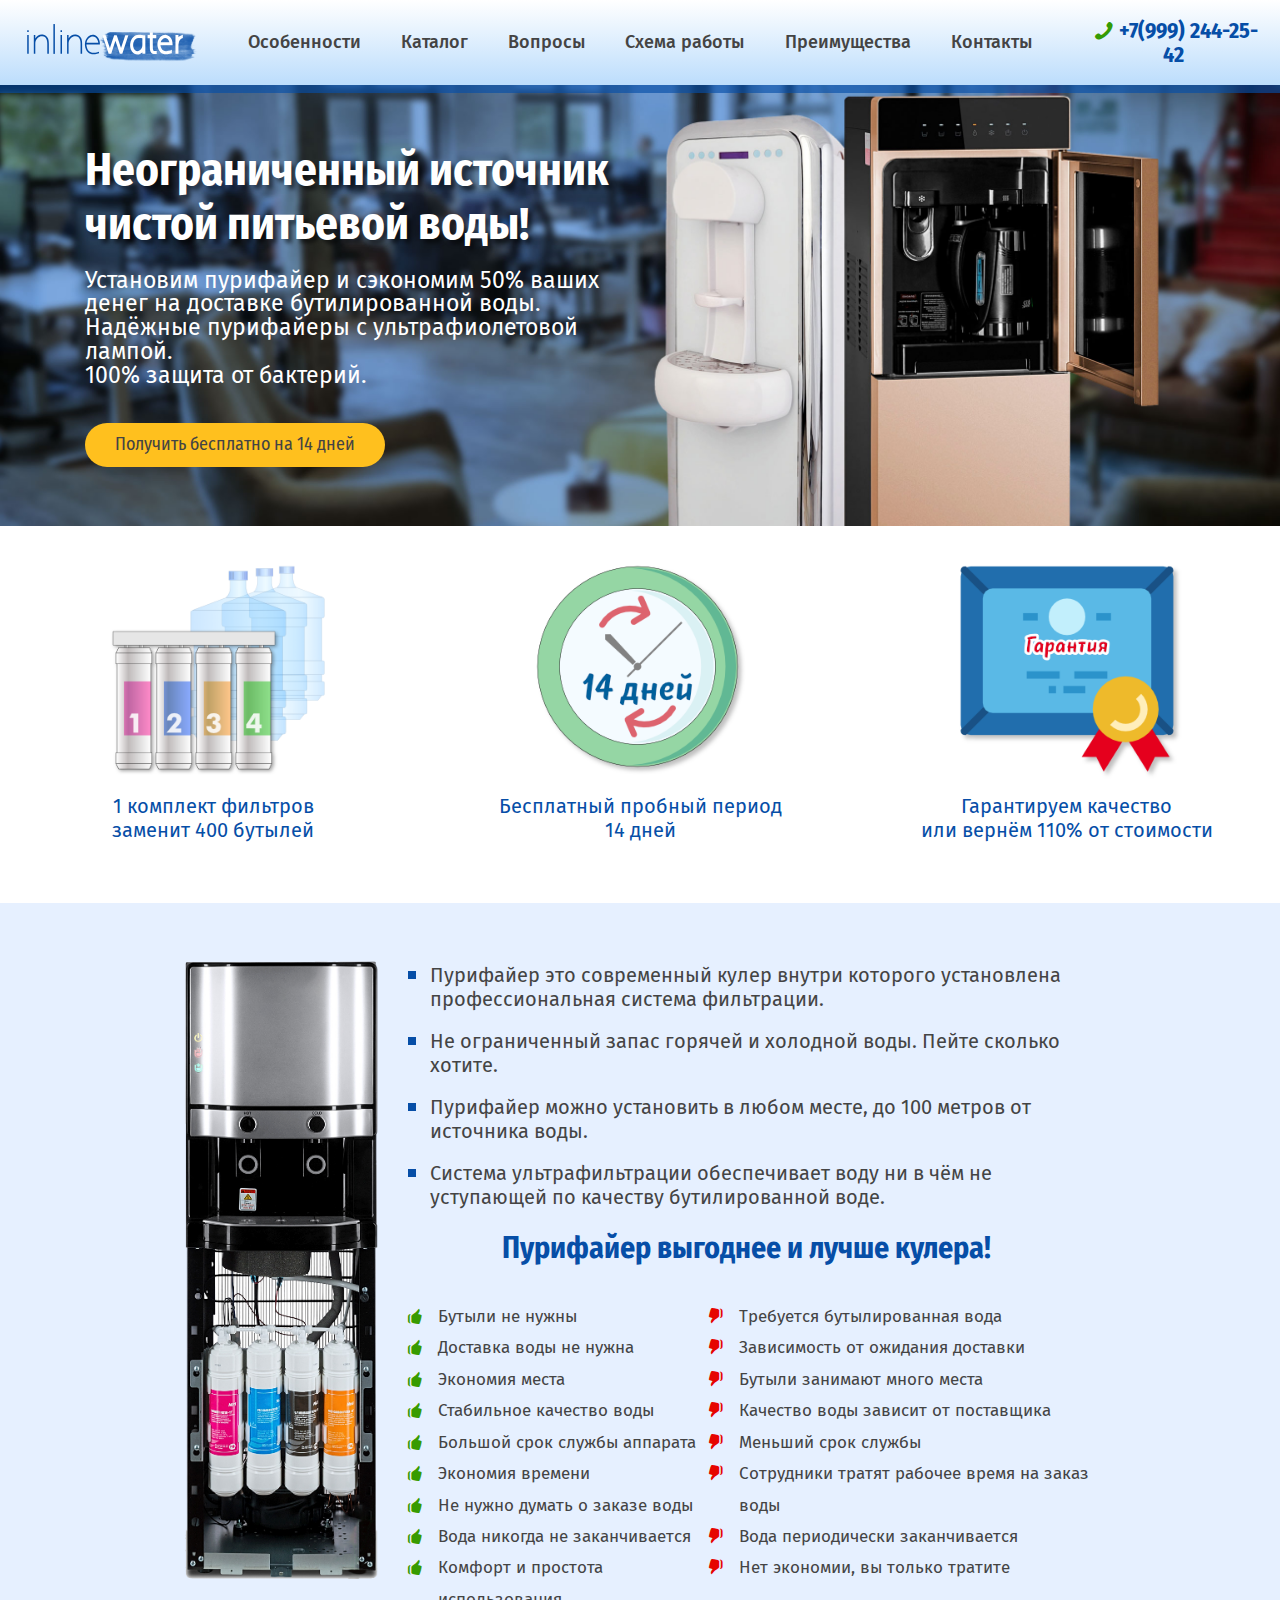
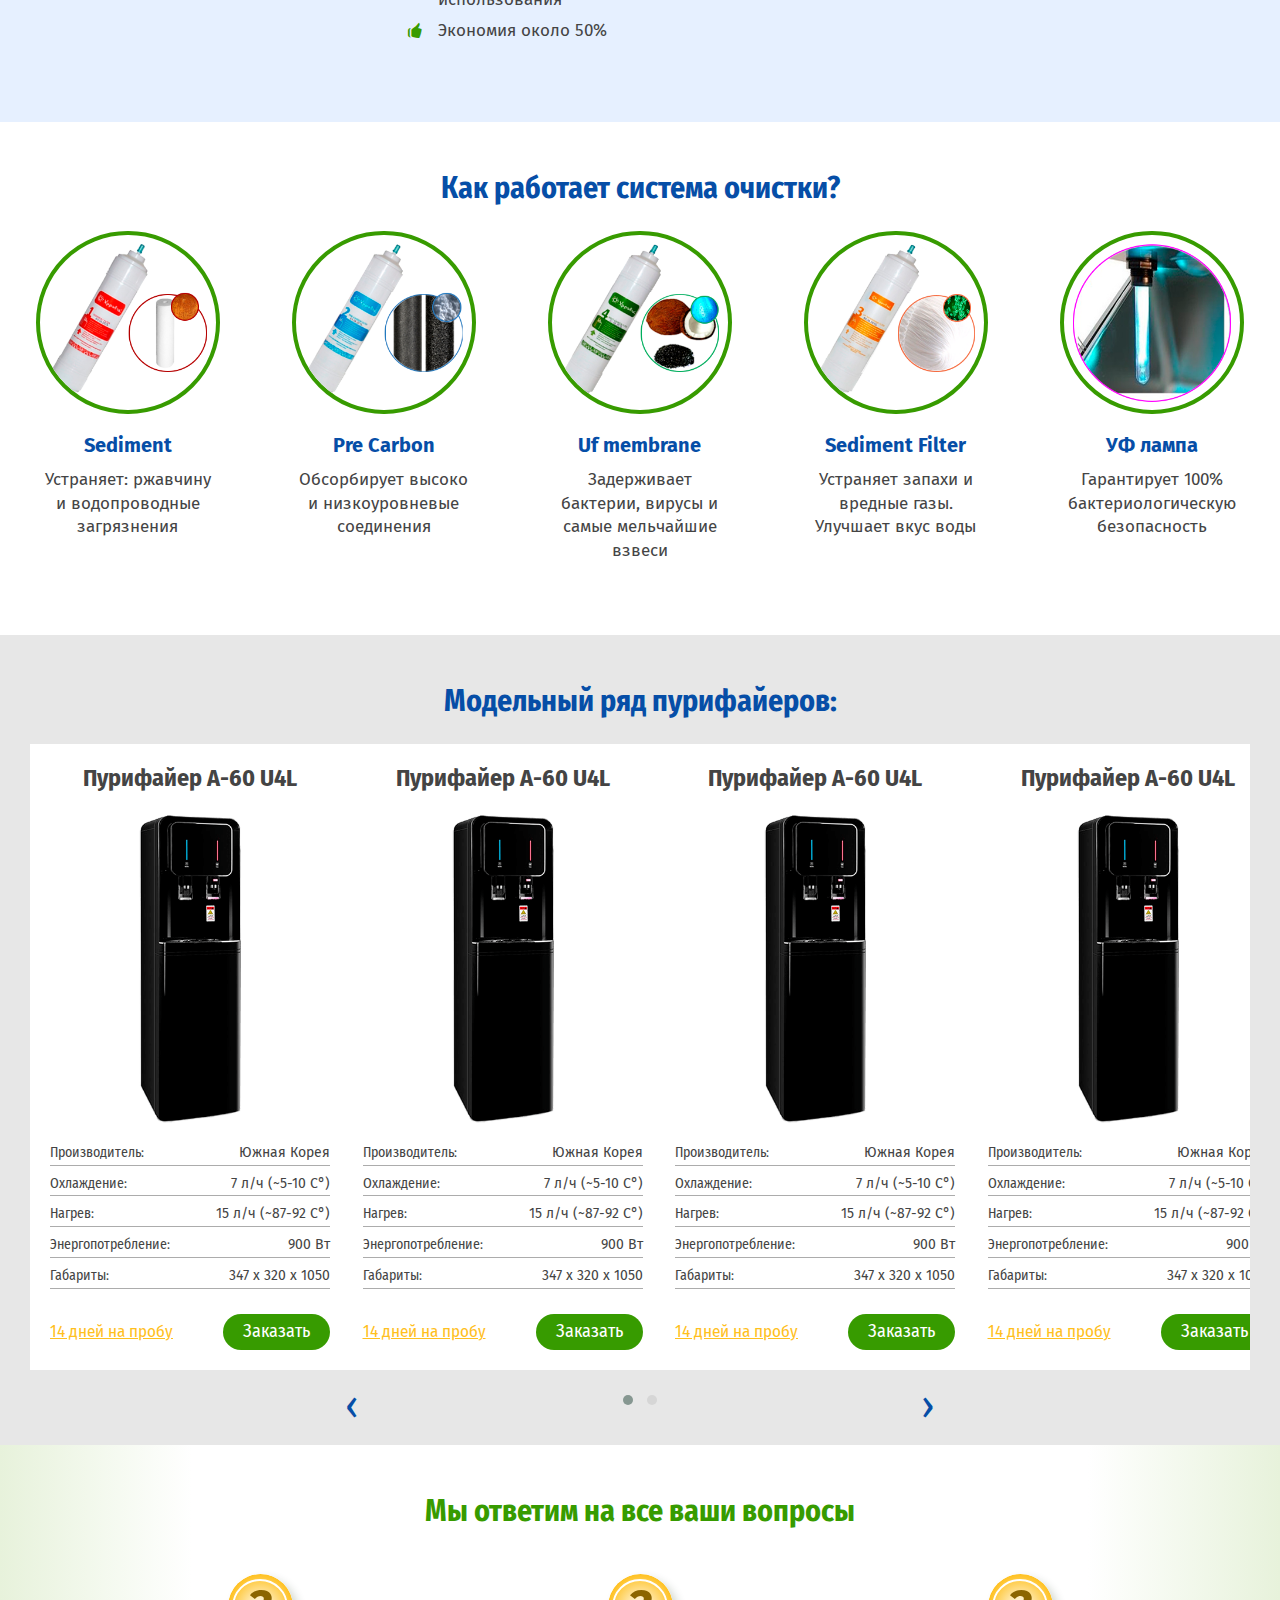
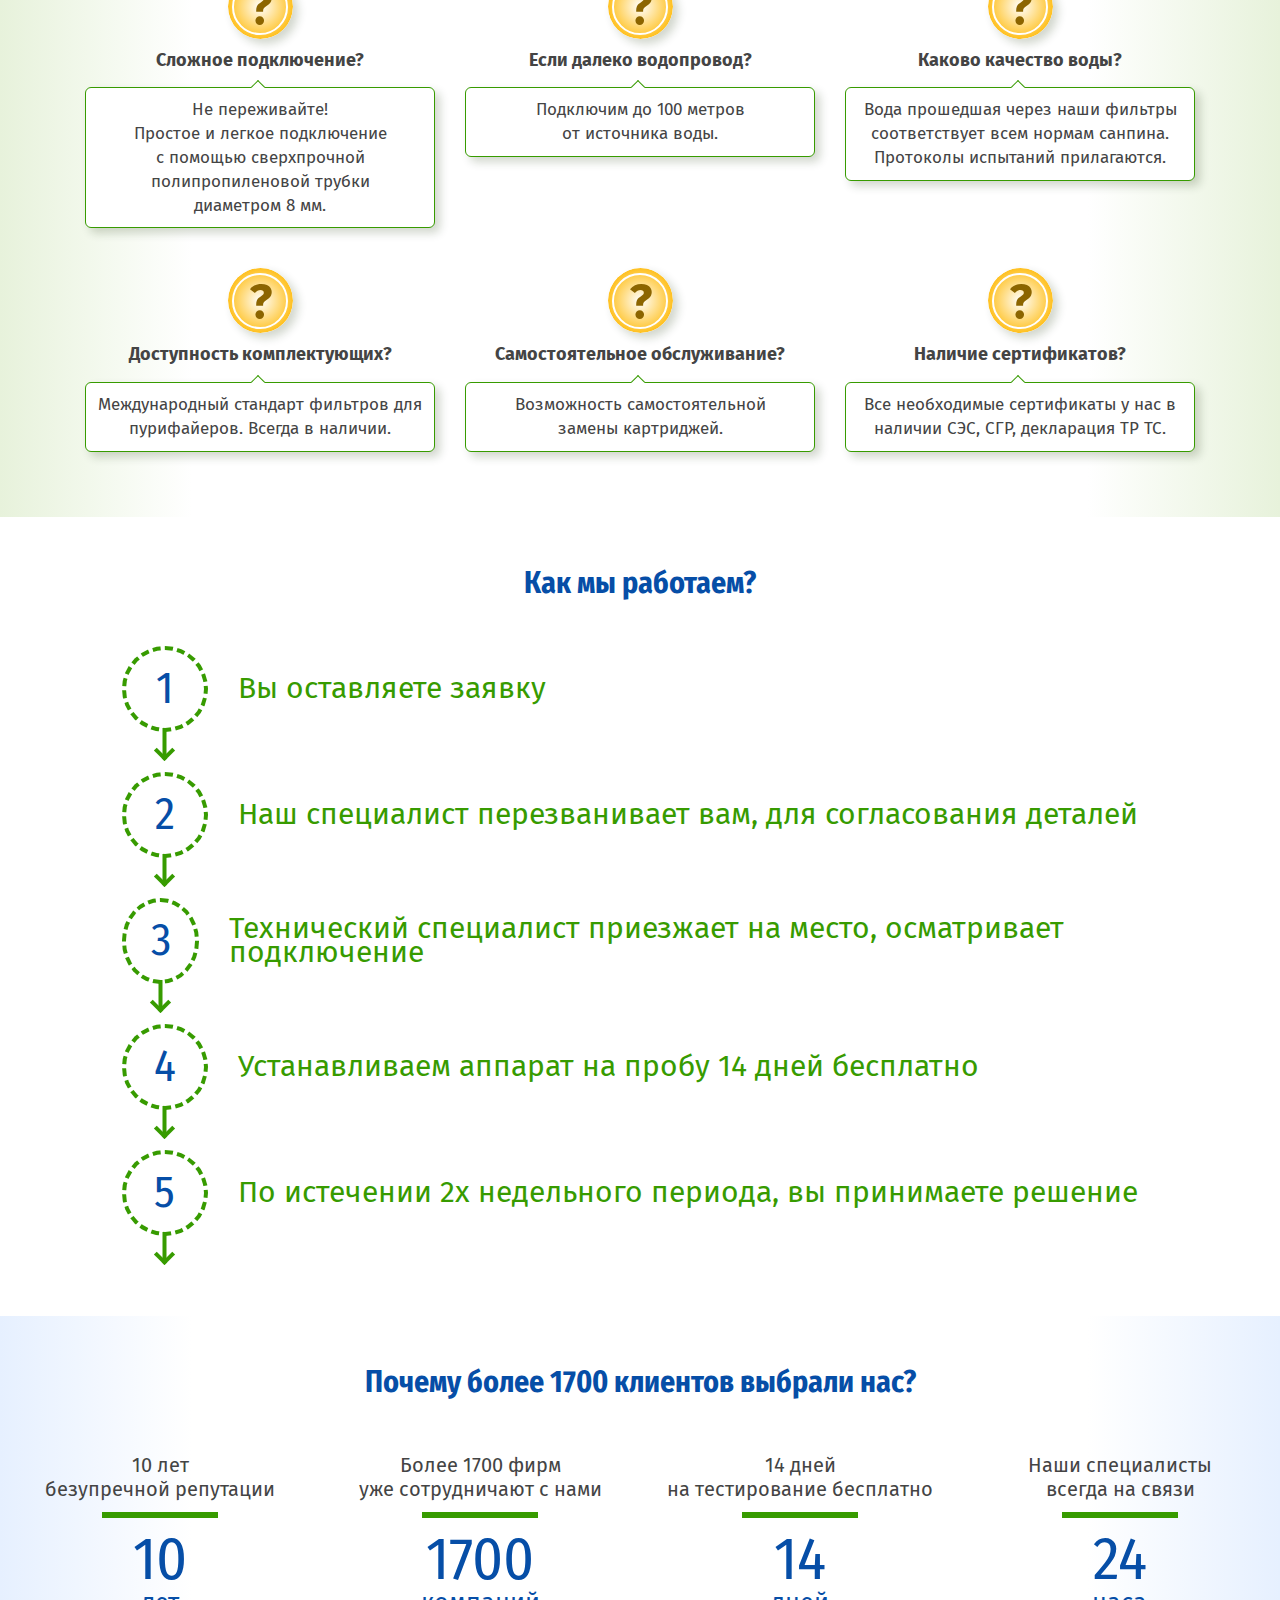
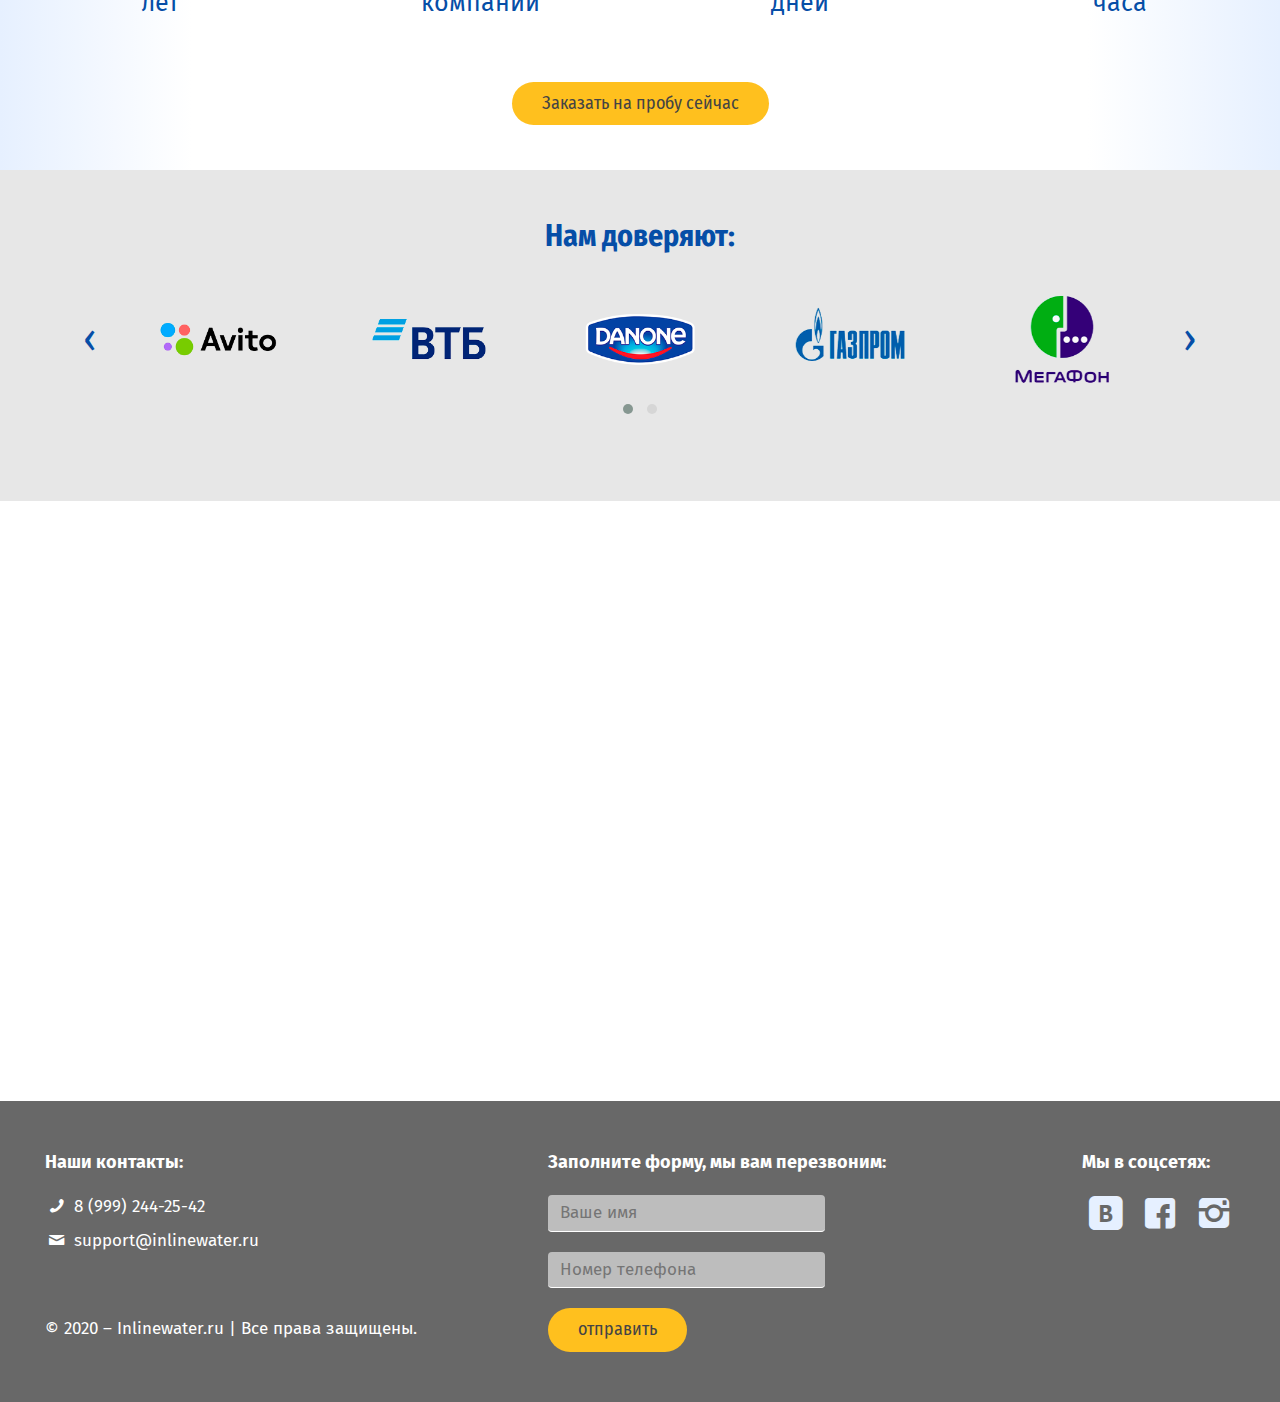
==== index.html @ 9bd9d318 "Filter stady" ====
<!DOCTYPE html>
<html lang="ru">

<head>
	<meta charset="UTF-8">
	<meta name="viewport" content="width=device-width, initial-scale=1.0">
	<title>Inlinewater</title>

	<meta property="og:image" content="path/to/image.jpg">
	<link rel="icon" href="img/favicon/favicon.ico">
	<link rel="apple-touch-icon" sizes="180x180" href="img/favicon/apple-touch-icon-180x180.png">

	<link rel="stylesheet" href="css/bootstrap-grid.min.css">
	<link rel="stylesheet" href="css/bootstrap-reboot.min.css">
	<link rel="stylesheet" href="libs/owl-carousel2/owl.carousel.min.css">
	<link rel="stylesheet" href="libs/owl-carousel2/owl.theme.default.min.css">
	<link rel="stylesheet" href="css/main.min.css">
	<link rel="stylesheet" href="css/fontello.css">

	<link
		href="https://fonts.googleapis.com/css2?family=Fira+Sans+Condensed:wght@700&family=Fira+Sans:ital,wght@0,400;0,700;1,400&display=swap"
		rel="stylesheet">
</head>

<body>
	<div class="wrapper">

		<header class="header-main">
			<div class="topmenu">
				<div class="container-fluid">
					<div class="row align-items-center justify-content-center">
						<div class="col-lg-2"><a href="#" class="logo">
								<img src="img/logo_inlinewater.svg" alt="InlineWater"></a>
						</div>
						<div class="col-lg-8 d-none d-lg-block">
							<nav class="nav">
								<ul>
									<li><a href="#osobennosti" data-target="anchor">Особенности</a></li>
									<li><a href="#catalog" data-target="anchor">Каталог</a></li>
									<li><a href="#questions" data-target="anchor">Вопросы</a></li>
									<li><a href="#stages" data-target="anchor">Схема работы</a></li>
									<li><a href="#why" data-target="anchor">Преимущества</a></li>
									<li><a href="#googlemap" data-target="anchor">Контакты</a></li>
								</ul>
							</nav>
						</div>
						<div class="col-lg-2">
							<div class="phone"><i class="icon-phone"></i>+7(999) 244-25-42</div>
						</div>
					</div>
				</div>
				<div class="topmenu_overlay"></div>
			</div>

			<div class="header_baner">
				<div class="container">
					<div class="row">
						<div class="col-6">
							<h1 class="h1">Неограниченный источник чистой питьевой воды!</h1>
							<p class="subhead">Установим пурифайер и сэкономим 50% ваших денег на доставке бутилированной воды.
								<br>Надёжные пурифайеры с ультрафиолетовой лампой. <br>100% защита от бактерий.</p>
							<button class="base-btn">Получить бесплатно на 14 дней</button>
						</div>
					</div>
				</div>
			</div>
			<div class="advantages">
				<div class="container-fluid">
					<div class="row justify-content-center">
						<div class="col-10 col-md-4">
							<div class="advantage-item">
								<img src="img/icons/filter-sistem.png" alt="Система фильтрации">
								<div>1 комплект фильтров <br>заменит 400 бутылей</div>
							</div>
						</div>
						<div class="col-10 col-md-4">
							<div class="advantage-item">
								<img src="img/icons/14days.png" alt="14 дней">
								<div>Бесплатный пробный период <br>14 дней</div>
							</div>
						</div>
						<div class="col-10 col-md-4">
							<div class="advantage-item">
								<img src="img/icons/garantiya.png" alt="Гарантия">
								<div>Гарантируем качество <br>или вернём 110% от стоимости</div>
							</div>
						</div>
					</div>
				</div>
			</div>
		</header>

		<section class="st about" id="osobennosti">
			<div class="container-fluid">
				<div class="row justify-content-center">
					<div class="col-2 text-center">
						<img class="aboutimg" src="img/purifier-inside.png" alt="Пурифайер внутри">
					</div>
					<div class="col-7">
						<div class="about-block">
							<p class="about_text">Пурифайер это современный кулер внутри которого установлена профессиональная система
								фильтрации.</p>
							<p class="about_text">Не ограниченный запас горячей и холодной воды. Пейте сколько хотите.</p>
							<p class="about_text">Пурифайер можно установить в любом месте, до 100 метров от источника воды.</p>
							<p class="about_text">Система ультрафильтрации обеспечивает воду ни в чём не уступающей по качеству
								бутилированной воде.</p>
						</div>
						<h2 class="h2">Пурифайер выгоднее и лучше кулера!</h2>
						<div class="comparison">
							<ul class="positive">
								<li>Бутыли не нужны</li>
								<li>Доставка воды не нужна</li>
								<li>Экономия места</li>
								<li>Стабильное качество воды</li>
								<li>Большой срок службы аппарата</li>
								<li>Экономия времени</li>
								<li>Не нужно думать о заказе воды</li>
								<li>Вода никогда не заканчивается</li>
								<li>Комфорт и простота использования</li>
								<li>Экономия около 50%</li>
							</ul>
							<ul class="negative">
								<li>Требуется бутылированная вода</li>
								<li>Зависимость от ожидания доставки</li>
								<li>Бутыли занимают много места</li>
								<li>Качество воды зависит от поставщика</li>
								<li>Меньший срок службы</li>
								<li>Cотрудники тратят рабочее время на заказ воды</li>
								<li>Вода периодически заканчивается</li>
								<li>Нет экономии, вы только тратите</li>
							</ul>
						</div>
					</div>
				</div>
			</div>
		</section>

		<section class="st howwork">
			<h2 class="h2">Как работает система очистки?</h2>
			<div class="steps">
				<div class="container-fluid">
					<div class="row justify-content-around">

						<div class="col-lg-2">
							<div class="cleanstep-item">
								<div class="item-img"><img src="img/filter_01.png" alt="Sediment"></div>
								<div class="item-title">Sediment</div>
								<div class="item-descr">
									Устраняет: ржавчину <br>и водопроводные загрязнения
								</div>
							</div>
						</div>

						<div class="col-lg-2">
							<div class="cleanstep-item">
								<div class="item-img"><img src="img/filter_02.png" alt="Pre Carbon"></div>
								<div class="item-title">Pre Carbon</div>
								<div class="item-descr">
									Обсорбирует высоко <br>и низкоуровневые соединения
								</div>
							</div>
						</div>

						<div class="col-lg-2">
							<div class="cleanstep-item">
								<div class="item-img"><img src="img/filter_03.png" alt="Uf membrane"></div>
								<div class="item-title">Uf membrane</div>
								<div class="item-descr">
									Задерживает бактерии, вирусы и самые мельчайшие взвеси
								</div>
							</div>
						</div>

						<div class="col-lg-2">
							<div class="cleanstep-item">
								<div class="item-img"><img src="img/filter_04.png" alt=""></div>
								<div class="item-title">Sediment Filter</div>
								<div class="item-descr">
									Устраняет запахи и вредные газы. <br>Улучшает вкус воды
								</div>
							</div>
						</div>

						<div class="col-lg-2">
							<div class="cleanstep-item">
								<div class="item-img"><img src="img/uf_lamp.png" alt="УФ лампа"></div>
								<div class="item-title">УФ лампа</div>
								<div class="item-descr">
									Гарантирует 100% бактериологическую безопасность
								</div>
							</div>
						</div>
					</div>
				</div>
			</div>
		</section>

		<section class="st catalog" id="catalog">
			<h2 class="h2">Модельный ряд пурифайеров:</h2>
			<div class="catalog-slider owl-carousel owl-theme" id="catalog-slider">

				<div class="catalog-slider_item">
					<h3 class="h3 model-name">Пурифайер A-60 U4L</h3>
					<div class="model-image"><img src="img/catalog/a60-u4l.png" alt="a60-u4l"></div>
					<ul class="model-parametr">
						<li><span>Производитель:</span>
							<p>Южная Корея</p>
						</li>
						<li><span>Охлаждение:</span>
							<p>7 л/ч (~5-10 C°)</p>
						</li>
						<li><span>Нагрев:</span>
							<p>15 л/ч (~87-92 С°)</p>
						</li>
						<li><span>Энергопотребление:</span>
							<p>900 Вт</p>
						</li>
						<li><span>Габариты:</span>
							<p>347 х 320 х 1050</p>
						</li>
					</ul>
					<div class="order">
						<span class="rent">14 дней на пробу</span>
						<button class="order-btn">Заказать</button>
					</div>
				</div>

				<div class="catalog-slider_item">
					<h3 class="h3 model-name">Пурифайер A-60 U4L</h3>
					<div class="model-image"><img src="img/catalog/a60-u4l.png" alt="a60-u4l"></div>
					<ul class="model-parametr">
						<li><span>Производитель:</span>
							<p>Южная Корея</p>
						</li>
						<li><span>Охлаждение:</span>
							<p>7 л/ч (~5-10 C°)</p>
						</li>
						<li><span>Нагрев:</span>
							<p>15 л/ч (~87-92 С°)</p>
						</li>
						<li><span>Энергопотребление:</span>
							<p>900 Вт</p>
						</li>
						<li><span>Габариты:</span>
							<p>347 х 320 х 1050</p>
						</li>
					</ul>
					<div class="order">
						<span class="rent">14 дней на пробу</span>
						<button class="order-btn">Заказать</button>
					</div>
				</div>

				<div class="catalog-slider_item">
					<h3 class="h3 model-name">Пурифайер A-60 U4L</h3>
					<div class="model-image"><img src="img/catalog/a60-u4l.png" alt="a60-u4l"></div>
					<ul class="model-parametr">
						<li><span>Производитель:</span>
							<p>Южная Корея</p>
						</li>
						<li><span>Охлаждение:</span>
							<p>7 л/ч (~5-10 C°)</p>
						</li>
						<li><span>Нагрев:</span>
							<p>15 л/ч (~87-92 С°)</p>
						</li>
						<li><span>Энергопотребление:</span>
							<p>900 Вт</p>
						</li>
						<li><span>Габариты:</span>
							<p>347 х 320 х 1050</p>
						</li>
					</ul>
					<div class="order">
						<span class="rent">14 дней на пробу</span>
						<button class="order-btn">Заказать</button>
					</div>
				</div>

				<div class="catalog-slider_item">
					<h3 class="h3 model-name">Пурифайер A-60 U4L</h3>
					<div class="model-image"><img src="img/catalog/a60-u4l.png" alt="a60-u4l"></div>
					<ul class="model-parametr">
						<li><span>Производитель:</span>
							<p>Южная Корея</p>
						</li>
						<li><span>Охлаждение:</span>
							<p>7 л/ч (~5-10 C°)</p>
						</li>
						<li><span>Нагрев:</span>
							<p>15 л/ч (~87-92 С°)</p>
						</li>
						<li><span>Энергопотребление:</span>
							<p>900 Вт</p>
						</li>
						<li><span>Габариты:</span>
							<p>347 х 320 х 1050</p>
						</li>
					</ul>
					<div class="order">
						<span class="rent">14 дней на пробу</span>
						<button class="order-btn">Заказать</button>
					</div>
				</div>

				<div class="catalog-slider_item">
					<h3 class="h3 model-name">Пурифайер A-60 U4L</h3>
					<div class="model-image"><img src="img/catalog/a60-u4l.png" alt="a60-u4l"></div>
					<ul class="model-parametr">
						<li><span>Производитель:</span>
							<p>Южная Корея</p>
						</li>
						<li><span>Охлаждение:</span>
							<p>7 л/ч (~5-10 C°)</p>
						</li>
						<li><span>Нагрев:</span>
							<p>15 л/ч (~87-92 С°)</p>
						</li>
						<li><span>Энергопотребление:</span>
							<p>900 Вт</p>
						</li>
						<li><span>Габариты:</span>
							<p>347 х 320 х 1050</p>
						</li>
					</ul>
					<div class="order">
						<span class="rent">14 дней на пробу</span>
						<button class="order-btn">Заказать</button>
					</div>
				</div>

			</div>
		</section>

		<section class="st questions" id="questions">
			<h2 class="h2">Мы ответим на все ваши вопросы</h2>
			<div class="container">
				<div class="row justify-content-center">
					<div class="col-lg-4">
						<div class="question-item">
							<img src="img/icons/question.svg" alt="Вопрос">
							<h4 class="h4">Сложное подключение?</h4>
							<p class="answer">Не переживайте! <br>Простое и легкое подключение <br>с помощью сверхпрочной
								полипропиленовой трубки <br>диаметром 8 мм.</p>
						</div>
					</div>
					<div class="col-10 col-md-6 col-lg-4">
						<div class="question-item">
							<img src="img/icons/question.svg" alt="Вопрос">
							<h4 class="h4">Если далеко водопровод?</h4>
							<p class="answer">Подключим до 100 метров <br>от источника воды.</p>
						</div>
					</div>
					<div class="col-10 col-md-6 col-lg-4">
						<div class="question-item">
							<img src="img/icons/question.svg" alt="Вопрос">
							<h4 class="h4">Каково качество воды?</h4>
							<p class="answer">Вода прошедшая через наши фильтры соответствует всем нормам санпина. Протоколы испытаний
								прилагаются.</p>
						</div>
					</div>
					<div class="col-10 col-md-6 col-lg-4">
						<div class="question-item">
							<img src="img/icons/question.svg" alt="Вопрос">
							<h4 class="h4">Доступность комплектующих?</h4>
							<p class="answer">Международный стандарт фильтров для пурифайеров. Всегда в наличии.</p>
						</div>
					</div>
					<div class="col-10 col-md-6 col-lg-4">
						<div class="question-item">
							<img src="img/icons/question.svg" alt="Вопрос">
							<h4 class="h4">Самостоятельное обслуживание?</h4>
							<p class="answer">Возможность самостоятельной <br>замены картриджей.</p>
						</div>
					</div>
					<div class="col-10 col-md-6 col-lg-4">
						<div class="question-item">
							<img src="img/icons/question.svg" alt="Вопрос">
							<h4 class="h4">Наличие сертификатов?</h4>
							<p class="answer">Все необходимые сертификаты у нас в наличии СЭС, СГР, декларация ТР ТС.</p>
						</div>
					</div>
				</div>
			</div>
		</section>

		<section class="st stages" id="stages">
			<h2 class="h2">Как мы работаем?</h2>
			<div class="stages-wrap">
				<div class="container-fluid">
					<div class="row justify-content-center">
						<div class="col-10">
							<div class="stage-item">
								<div class="stage-item_icon">1</div>
								<div class="stage-item_description">Вы оставляете заявку</div>
							</div>
						</div>
						<div class="col-10">
							<div class="stage-item">
								<div class="stage-item_icon">2</div>
								<div class="stage-item_description">Наш специалист перезванивает вам, для согласования деталей</div>
							</div>
						</div>
						<div class="col-10">
							<div class="stage-item">
								<div class="stage-item_icon">3</div>
								<div class="stage-item_description">Технический специалист приезжает на место, осматривает подключение
								</div>
							</div>
						</div>
						<div class="col-10">
							<div class="stage-item">
								<div class="stage-item_icon">4</div>
								<div class="stage-item_description">Устанавливаем аппарат на пробу 14 дней бесплатно</div>
							</div>
						</div>
						<div class="col-10">
							<div class="stage-item">
								<div class="stage-item_icon">5</div>
								<div class="stage-item_description">По истечении 2х недельного периода, вы принимаете решение</div>
							</div>
						</div>
					</div>
				</div>
			</div>
		</section>

		<section class="st why" id="why">
			<h2 class="h2">Почему более 1700 клиентов выбрали нас?</h2>
			<div class="container-fluid">
				<div class="row justify-content-center">
					<div class="col-lg-3">
						<div class="why-item">
							<div class="why-descr">
								10 лет <br>безупречной репутации
							</div>
							<div class="why-digit">
								<span>10</span> лет
							</div>
						</div>
					</div>
					<div class="col-lg-3">
						<div class="why-item">
							<div class="why-descr">
								Более 1700 фирм <br>уже сотрудничают с нами
							</div>
							<div class="why-digit">
								<span>1700</span> компаний
							</div>
						</div>
					</div>
					<div class="col-lg-3">
						<div class="why-item">
							<div class="why-descr">
								14 дней <br>на тестирование бесплатно
							</div>
							<div class="why-digit">
								<span>14</span> дней
							</div>
						</div>
					</div>
					<div class="col-lg-3">
						<div class="why-item">
							<div class="why-descr">
								Наши специалисты <br>всегда на связи
							</div>
							<div class="why-digit">
								<span>24</span> часа
							</div>
						</div>
					</div>
				</div>
			</div>
			<button class="base-btn">Заказать на пробу сейчас</button>
		</section>

		<section class="st brands">
			<h2 class="h2">Нам доверяют:</h2>
			<div class="brands-wrapper">
				<div class="brand-slider owl-carousel owl-theme" id="brand-slider">
					<img class="brand-slider_item" src="img/logo/avito.png" alt="Авито">
					<img class="brand-slider_item" src="img/logo/vtb.png" alt="ВТБ">
					<img class="brand-slider_item" src="img/logo/danone.png" alt="Danone">
					<img class="brand-slider_item" src="img/logo/gazprom.png" alt="Газпром">
					<img class="brand-slider_item" src="img/logo/megafon.png" alt="Мегафон">
					<img class="brand-slider_item" src="img/logo/spb_metro.png" alt="Метро Санкт-Петербург">
				</div>
			</div>
		</section>

		<section class="googlemap" id="googlemap">
			<div class="gmap">
				<iframe src="https://www.google.com/maps/embed?pb=!1m18!1m12!1m3!1d999.801432529986!2d30.358130660505815!3d59.922138063790214!2m3!1f0!2f0!3f0!3m2!1i1024!2i768!4f13.1!3m3!1m2!1s0x469631b16adfdfaf%3A0xc5fdfe8c4eb5bf51!2z0JvQuNCz0L7QstGB0LrQuNC5INC_0YAuLCA3MCwg0KHQsNC90LrRgi3Qn9C10YLQtdGA0LHRg9GA0LMsIDE5MTA0MA!5e0!3m2!1sru!2sru!4v1592311389195!5m2!1sru!2sru" width="100%" height="600" frameborder="0" style="border:0;" allowfullscreen="" aria-hidden="false" tabindex="0"></iframe>
			</div>
		</section>

		<footer class="footer">
			<div class="container-fluid">
				<div class="row justify-content-center">
					<div class="col-lg-5">
						<div class="contacts">
							<h4 class="h4">Наши контакты:</h4>
							<p><i class="icon-phone"></i> 8 (999) 244-25-42</p>
							<p><i class="icon-mail"></i> support@inlinewater.ru</p>
						</div>
						<div class="copyright">
							<p>© 2020 – Inlinewater.ru | Все права защищены.</p>
						</div>
					</div>
					<div class="col-lg-5">
						<form id="footer-form" class="footer_form">
							<h4 class="h4">Заполните форму, мы вам перезвоним:</h4>
							<input type="text" name="name" placeholder="Ваше имя" class="form-input"><br>
							<input type="tel" name="phone" placeholder="Номер телефона" class="form-input"><br>
							<button type="submit" class="base-btn">отправить</button>
						</form>
					</div>
					<div class="col-lg-2">
						<h4 class="h4">Мы в соцсетях:</h4>
						<div class="socialgroup">
							<a class="social-item" href="#"><i class="icon-vkontakte"></i></a>
							<a class="social-item" href="#"><i class="icon-facebook-squared"></i></a>
							<a class="social-item" href="#"><i class="icon-instagram"></i></a>
						</div>
					</div>
				</div>
			</div>
		</footer>

		<div class="modal-overlay d-none">
			<div class="modal modal--1" data-target="callback-form">
				<button class="btn modal-close" onclick="closeModal(this)"></button>
				<form id="callback-form" class="modalform">
					<h2 class="h2-b">Оставьте свой номер, <br>мы перезвоним!</h2>
					<input type="text" name="name" placeholder="Имя" class="form-input">
					<input type="tel" name="phone" placeholder="Телефон" class="form-input">
					<button type="submit" class="base-btn">отправить</button>
				</form>
			</div>
		</div>

	</div>

	<!--Vendor scripts-->
	<script src="libs/jquery/jquery-3.5.0.min.js"></script>
	<script src="libs/owl-carousel2/owl.carousel.min.js"></script>

	<!--User scripts-->
	<script src="js/main.js"></script>
</body>

</html>
---- css/main.min.css ----
.st{padding:5vh 0}html{font-size:10px;-webkit-box-sizing:border-box;box-sizing:border-box}html body{font-family:'Fira Sans', sans-serif;font-size:1.7rem;line-height:140%;color:#444;padding-top:84px}.hidden{display:none}.img-respons{position:relative;display:inline-block;max-width:100%}.text-right{text-align:right}.h1{font-family:'Fira Sans Condensed', sans-serif;font-size:4.5rem;line-height:120%;margin-bottom:2vh}.h2{font-family:'Fira Sans Condensed', sans-serif;text-align:center;font-size:3rem;color:#064ea7;margin:1rem 0 3rem}.h3{font-family:'Fira Sans Condensed', sans-serif;font-size:2.4rem;line-height:120%;margin-bottom:1.5rem}.h4{font-size:1.8rem}.subhead{font-size:2.3rem;margin:0}.responseimg{display:block;width:100%;max-width:100%}button:active,button:focus,button:hover{outline:none}.base-btn{display:inline-block;border:none;outline:none;overflow:hidden;background-color:#ffc01e;color:#444;font-family:'Fira Sans Condensed', sans-serif;font-size:1.8rem;margin-top:4vh;padding:10px 30px;border-radius:3rem}.base-btn:hover{-webkit-transform:scale(1.03);transform:scale(1.03);-webkit-transition:all .3s;transition:all .3s}.base-btn:active{background-color:#d19600;color:#111;-webkit-transform:scale(1);transform:scale(1);-webkit-transition:-webkit-transform .1s;transition:-webkit-transform .1s;transition:transform .1s;transition:transform .1s, -webkit-transform .1s}.order-btn{display:inline-block;border:none;outline:none;overflow:hidden;background-color:#379b00;text-align:center;color:#fff;font-family:'Fira Sans Condensed', sans-serif;font-size:1.8rem;padding:6px 20px;border-radius:3rem}.order-btn:hover{-webkit-transform:scale(1.03);transform:scale(1.03);-webkit-transition:all .3s;transition:all .3s}.order-btn:active{background-color:#1c4f00;color:#ccc;-webkit-transform:scale(1);transform:scale(1);-webkit-transition:-webkit-transform .1s;transition:-webkit-transform .1s;transition:transform .1s;transition:transform .1s, -webkit-transform .1s}.header-main{position:relative;height:91vh}.header-main .topmenu{display:-webkit-box;display:-ms-flexbox;display:flex;-webkit-box-align:center;-ms-flex-align:center;align-items:center;position:fixed;top:0;left:0;right:0;height:85px;background:-webkit-gradient(linear, left top, left bottom, from(#fff), to(#BCDDFC));background:linear-gradient(180deg, #fff 0%, #BCDDFC 100%);z-index:10}.header-main .topmenu .logo{display:block;margin:auto;text-align:center}.header-main .topmenu .logo img{max-width:220px}.header-main .topmenu .nav ul{display:-webkit-box;display:-ms-flexbox;display:flex;-ms-flex-pack:distribute;justify-content:space-around;margin:0;padding:0;list-style:none;text-align:center}.header-main .topmenu .nav ul li{padding:4px 8px}.header-main .topmenu .nav ul li a{font-size:1.8rem;color:#444;font-weight:500}.header-main .topmenu .phone{font-family:'Fira Sans Condensed', sans-serif;font-size:2.2rem;font-weight:700;color:#064ea7;text-align:center}.header-main .topmenu .phone .icon-phone{color:#349b04}.header-main .topmenu_overlay{position:absolute;height:8px;bottom:-8px;left:0;right:0;background-color:rgba(6,78,167,0.65)}.header-main .header_baner{position:relative;background-image:url(../img/header_bg.jpg);background-position:center;background-size:cover;background-repeat:no-repeat;color:#fff;padding:6.5vh 0}.header-main .header_baner .h1{text-shadow:4px 4px 4px rgba(0,0,0,0.55)}.header-main .advantages{padding:0 0 4vh}.header-main .advantages .advantage-item{text-align:center;font-size:2rem;line-height:120%;color:#064ea7;margin:2vh 0}.header-main .advantages .advantage-item img{max-width:250px;display:inline-block}.about{background-color:#e6f0ff}.about .aboutimg{width:auto;max-height:650px;margin:auto}.about .about-block{margin-top:1.5rem;margin-left:2rem}.about .about-block .about_text{position:relative;display:inline-block;font-size:2rem;padding-left:2.2rem;line-height:120%;color:#444;margin-bottom:1.8rem}.about .about-block .about_text::before{content:'';display:block;position:absolute;left:0;top:8px;width:8px;height:8px;background:#064ea7}.about .comparison{display:-webkit-box;display:-ms-flexbox;display:flex;-ms-flex-pack:distribute;justify-content:space-around;margin-left:20px;padding:1rem 0 3rem}.about .comparison ul{position:relative;list-style-type:none;margin:0;padding:0}.about .comparison .positive li{padding-left:3rem;line-height:185%}.about .comparison .positive li::before{content:'\e800';font-family:fontello;position:absolute;left:0;color:#379b00}.about .comparison .negative li{padding-left:3rem;line-height:185%}.about .comparison .negative li::before{content:'\e801';font-family:fontello;position:absolute;left:0;color:#e60500}.howwork .steps{margin:3vh 0}.cleanstep-item{position:relative;display:-webkit-box;display:-ms-flexbox;display:flex;-webkit-box-orient:vertical;-webkit-box-direction:normal;-ms-flex-direction:column;flex-direction:column;-webkit-box-align:center;-ms-flex-align:center;align-items:center;text-align:center}.cleanstep-item .item-img{max-width:230px;border:4px solid #379b00;border-radius:50%;overflow:hidden;margin-bottom:2rem}.cleanstep-item .item-img img{display:block;width:100%}.cleanstep-item .item-title{font-size:2rem;font-weight:700;color:#064ea7;margin-bottom:1rem}.catalog{height:90vh;background-color:#e7e7e7;padding-left:30px;padding-right:30px}.catalog .catalog-slider_item{display:-webkit-box;display:-ms-flexbox;display:flex;-webkit-box-orient:vertical;-webkit-box-direction:normal;-ms-flex-direction:column;flex-direction:column;background-color:#fff;width:320px;padding:20px}.catalog .catalog-slider_item .model-name{text-align:center}.catalog .catalog-slider_item .model-image{margin-bottom:6px;text-align:center}.catalog .catalog-slider_item .model-image img{display:inline-block;max-width:280px}.catalog .catalog-slider_item .model-parametr{list-style:none;margin:0;padding:0;font-size:1.4rem}.catalog .catalog-slider_item .model-parametr li{display:-webkit-box;display:-ms-flexbox;display:flex;-webkit-box-pack:justify;-ms-flex-pack:justify;justify-content:space-between;border-bottom:1px solid #acacac;padding:6px 0 0}.catalog .catalog-slider_item .model-parametr li span{display:inline-block;font-family:'Fira Sans Condensed', sans-serif;text-align:left}.catalog .catalog-slider_item .model-parametr li p{display:inline-block;text-align:left;margin:0}.catalog .catalog-slider_item .order{display:-webkit-box;display:-ms-flexbox;display:flex;-webkit-box-pack:justify;-ms-flex-pack:justify;justify-content:space-between;-webkit-box-align:center;-ms-flex-align:center;align-items:center;margin-top:2.5rem}.catalog .catalog-slider_item .order .rent{font-family:'Fira Sans Condensed', sans-serif;text-decoration:underline;color:#ffc01e}.catalog .catalog-slider .owl-nav{position:relative;max-width:600px;margin:20px auto}.catalog .catalog-slider .owl-nav .owl-prev{position:absolute;top:0;left:0}.catalog .catalog-slider .owl-nav .owl-prev span{font-size:4rem;color:#064ea7}.catalog .catalog-slider .owl-nav .owl-next{position:absolute;top:0;right:0}.catalog .catalog-slider .owl-nav .owl-next span{font-size:4rem;color:#064ea7}.questions{background:-webkit-gradient(linear, left top, right top, from(#e7f2db), color-stop(15%, #fff), color-stop(85%, #fff), to(#e7f2db));background:linear-gradient(90deg, #e7f2db 0%, #fff 15%, #fff 85%, #e7f2db 100%)}.questions .h2{color:#379b00}.question-item{text-align:center;margin:2rem 0}.question-item img{display:inline-block;max-width:65px;border-radius:50%;margin-bottom:1rem;-webkit-box-shadow:5px 5px 10px #18330633;box-shadow:5px 5px 10px #18330633}.question-item .h3{color:#379b00}.question-item .answer{position:relative;display:block;padding:10px;margin:15px 0 0 0;border:1px solid #379b00;border-radius:6px;background-color:#fff;-webkit-box-shadow:5px 5px 10px #18330633;box-shadow:5px 5px 10px #18330633}.question-item .answer::before{content:'';position:absolute;display:block;top:-6px;left:48%;width:10px;height:10px;background-color:#fff;border-left:1px solid #379b00;border-top:1px solid #379b00;-webkit-transform:rotate(45deg);transform:rotate(45deg)}.stages{padding-bottom:6rem}.stage-item{display:-webkit-box;display:-ms-flexbox;display:flex;-webkit-box-pack:start;-ms-flex-pack:start;justify-content:start;-webkit-box-align:center;-ms-flex-align:center;align-items:center;margin:2rem 0}.stage-item_icon{display:-webkit-box;display:-ms-flexbox;display:flex;position:relative;-webkit-box-pack:center;-ms-flex-pack:center;justify-content:center;-webkit-box-align:center;-ms-flex-align:center;align-items:center;width:86px;height:86px;font-size:4.5rem;font-family:'Fira Sans Condensed', sans-serif;border:4px dashed #379b00;border-radius:50%;color:#064ea7;margin-right:3rem}.stage-item_icon::before{content:'';display:block;-webkit-box-sizing:border-box;box-sizing:border-box;position:absolute;bottom:-30px;margin:0 auto;width:15px;height:15px;border-right:4px solid #379b00;border-bottom:4px solid #379b00;-webkit-transform:rotate(45deg);transform:rotate(45deg)}.stage-item_icon::after{content:'';display:block;position:absolute;bottom:-30px;margin:0 auto;width:4px;height:30px;-webkit-transform:translateX(-0.5px);transform:translateX(-0.5px);background-color:#379b00}.stage-item_description{color:#379b00;font-size:3rem}.why{background:-webkit-gradient(linear, left top, right top, from(#e6f0ff), color-stop(15%, #fff), color-stop(85%, #fff), to(#e6f0ff));background:linear-gradient(90deg, #e6f0ff 0%, #fff 15%, #fff 85%, #e6f0ff 100%);text-align:center}.why-item{text-align:center;margin:3rem 0}.why-item .why-descr{font-size:2rem;margin-bottom:1rem}.why-item .why-digit{font-size:2.5rem;color:#064ea7}.why-item .why-digit span{display:block;font-family:'Fira Sans Condensed', sans-serif;max-width:40%;font-size:6rem;margin:0 auto;padding:30px 0 20px;border-top:6px solid #379b00}.why-item .base-btn{position:relative}.brands{background-color:#e7e7e7}.brands .brands-wrapper{max-width:80%;margin:0 auto}.brands .brands-wrapper .brand-slider{position:relative;margin:3rem 0}.brands .brands-wrapper .brand-slider_item{max-width:120px;margin:auto}.brands .brands-wrapper .brand-slider .owl-nav{position:absolute;top:30%;width:100%;margin:0}.brands .brands-wrapper .brand-slider .owl-nav .owl-prev{position:absolute;left:-50px;font-size:4rem;color:#064ea7}.brands .brands-wrapper .brand-slider .owl-nav .owl-next{position:absolute;right:-50px;font-size:4rem;color:#064ea7}.googlemap{height:600px;margin:0;padding:0;font-size:0;-webkit-box-sizing:border-box;box-sizing:border-box;overflow:hidden}.footer{background-color:#686868;color:#fff;padding:5rem 0}.footer .contacts{margin-left:30px}.footer .h4{margin-bottom:2rem}.footer .copyright{margin-left:30px;margin-top:6.5rem}.footer_form .form-input{width:55%;padding:6px 12px;background-color:#bdbdbd;border:none;border-bottom:1px solid #fff;border-radius:4px;margin-bottom:2rem}.footer .base-btn{margin:0}.footer .socialgroup{margin:0 auto}.footer .socialgroup .social-item{display:inline-block}.footer .socialgroup .social-item i{display:block;color:#e6f0ff}.footer .socialgroup .social-item i::before{font-size:3.5rem}.footer .socialgroup .social-item i:hover{color:#80b3ff;-webkit-transition:all .3s;transition:all .3s}.footer .socialgroup .social-item i:active i{color:#67a4ff;-webkit-transition:-webkit-transform .1s;transition:-webkit-transform .1s;transition:transform .1s;transition:transform .1s, -webkit-transform .1s}
/*# sourceMappingURL=main.min.css.map */
---- css/fontello.css ----
@font-face {
  font-family: 'fontello';
  src: url('../font/fontello.eot?96335114');
  src: url('../font/fontello.eot?96335114#iefix') format('embedded-opentype'),
       url('../font/fontello.woff2?96335114') format('woff2'),
       url('../font/fontello.woff?96335114') format('woff'),
       url('../font/fontello.ttf?96335114') format('truetype'),
       url('../font/fontello.svg?96335114#fontello') format('svg');
  font-weight: normal;
  font-style: normal;
}
/* Chrome hack: SVG is rendered more smooth in Windozze. 100% magic, uncomment if you need it. */
/* Note, that will break hinting! In other OS-es font will be not as sharp as it could be */
/*
@media screen and (-webkit-min-device-pixel-ratio:0) {
  @font-face {
    font-family: 'fontello';
    src: url('../font/fontello.svg?96335114#fontello') format('svg');
  }
}
*/
 
 [class^="icon-"]:before, [class*=" icon-"]:before {
  font-family: "fontello";
  font-style: normal;
  font-weight: normal;
  speak: never;
 
  display: inline-block;
  text-decoration: inherit;
  width: 1em;
  margin-right: .2em;
  text-align: center;
  /* opacity: .8; */
 
  /* For safety - reset parent styles, that can break glyph codes*/
  font-variant: normal;
  text-transform: none;
 
  /* fix buttons height, for twitter bootstrap */
  line-height: 1em;
 
  /* Animation center compensation - margins should be symmetric */
  /* remove if not needed */
  margin-left: .2em;
 
  /* you can be more comfortable with increased icons size */
  /* font-size: 120%; */
 
  /* Font smoothing. That was taken from TWBS */
  -webkit-font-smoothing: antialiased;
  -moz-osx-font-smoothing: grayscale;
 
  /* Uncomment for 3D effect */
  /* text-shadow: 1px 1px 1px rgba(127, 127, 127, 0.3); */
}
 
.icon-thumbs-up:before { content: '\e800'; } /* '' */
.icon-thumbs-down:before { content: '\e801'; } /* '' */
.icon-menu:before { content: '\e802'; } /* '' */
.icon-phone:before { content: '\e803'; } /* '' */
.icon-left-open-big:before { content: '\e804'; } /* '' */
.icon-right-open-big:before { content: '\e805'; } /* '' */
.icon-mail:before { content: '\e806'; } /* '' */
.icon-cancel-circled:before { content: '\e807'; } /* '' */
.icon-facebook-squared:before { content: '\f30e'; } /* '' */
.icon-instagram:before { content: '\f32d'; } /* '' */
.icon-vkontakte:before { content: '\f354'; } /* '' */
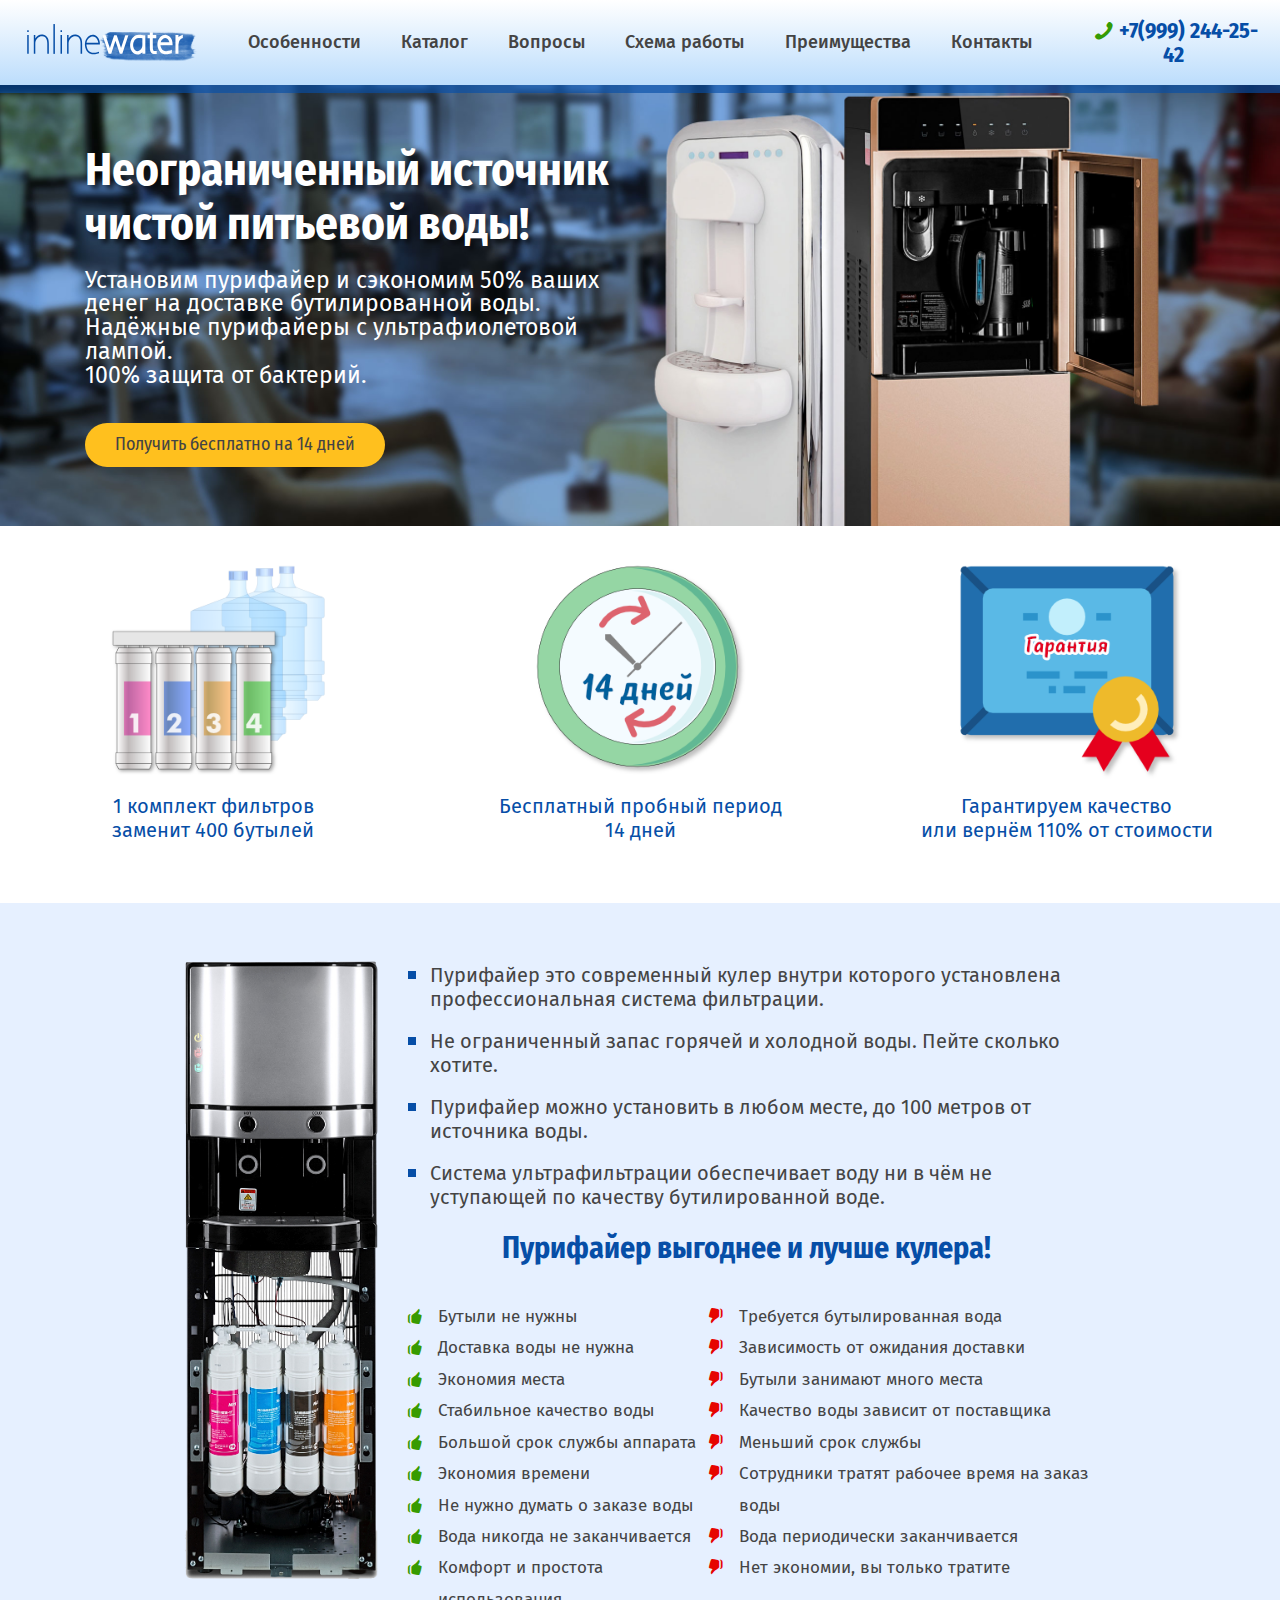
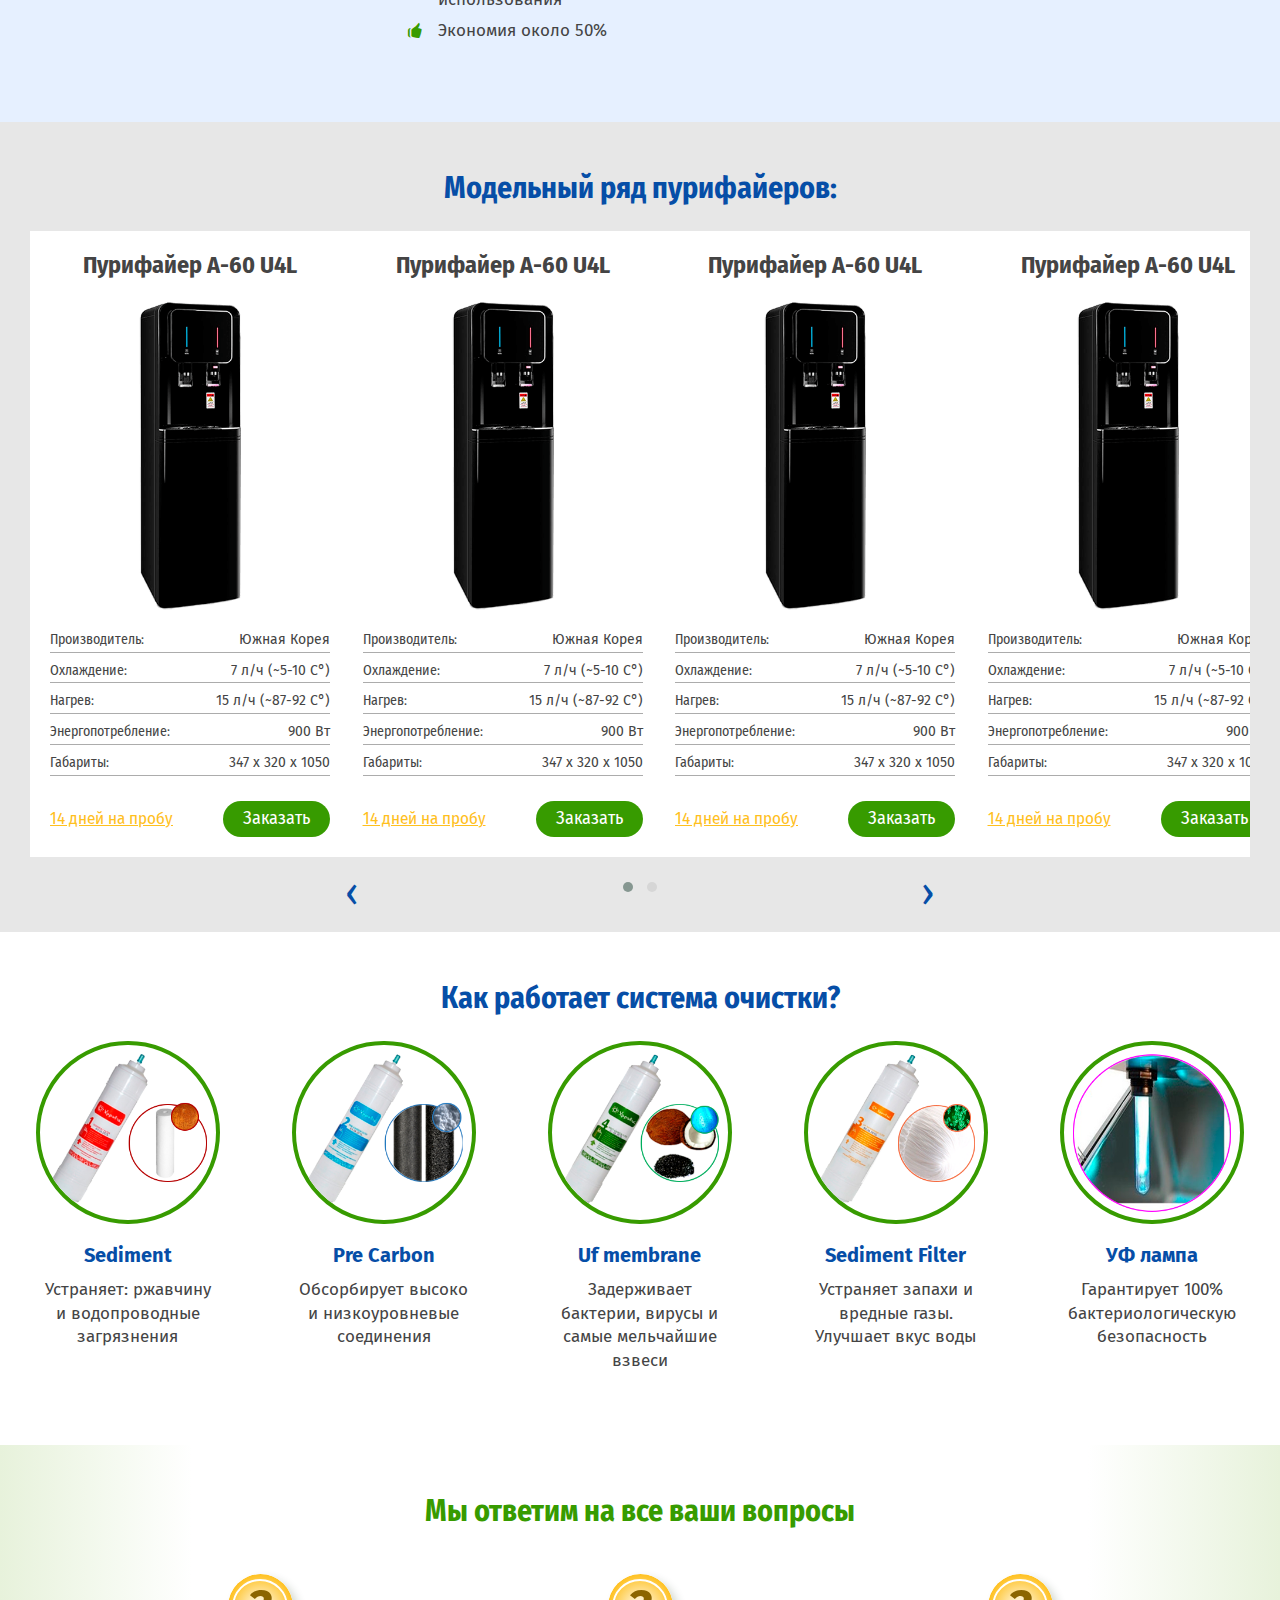
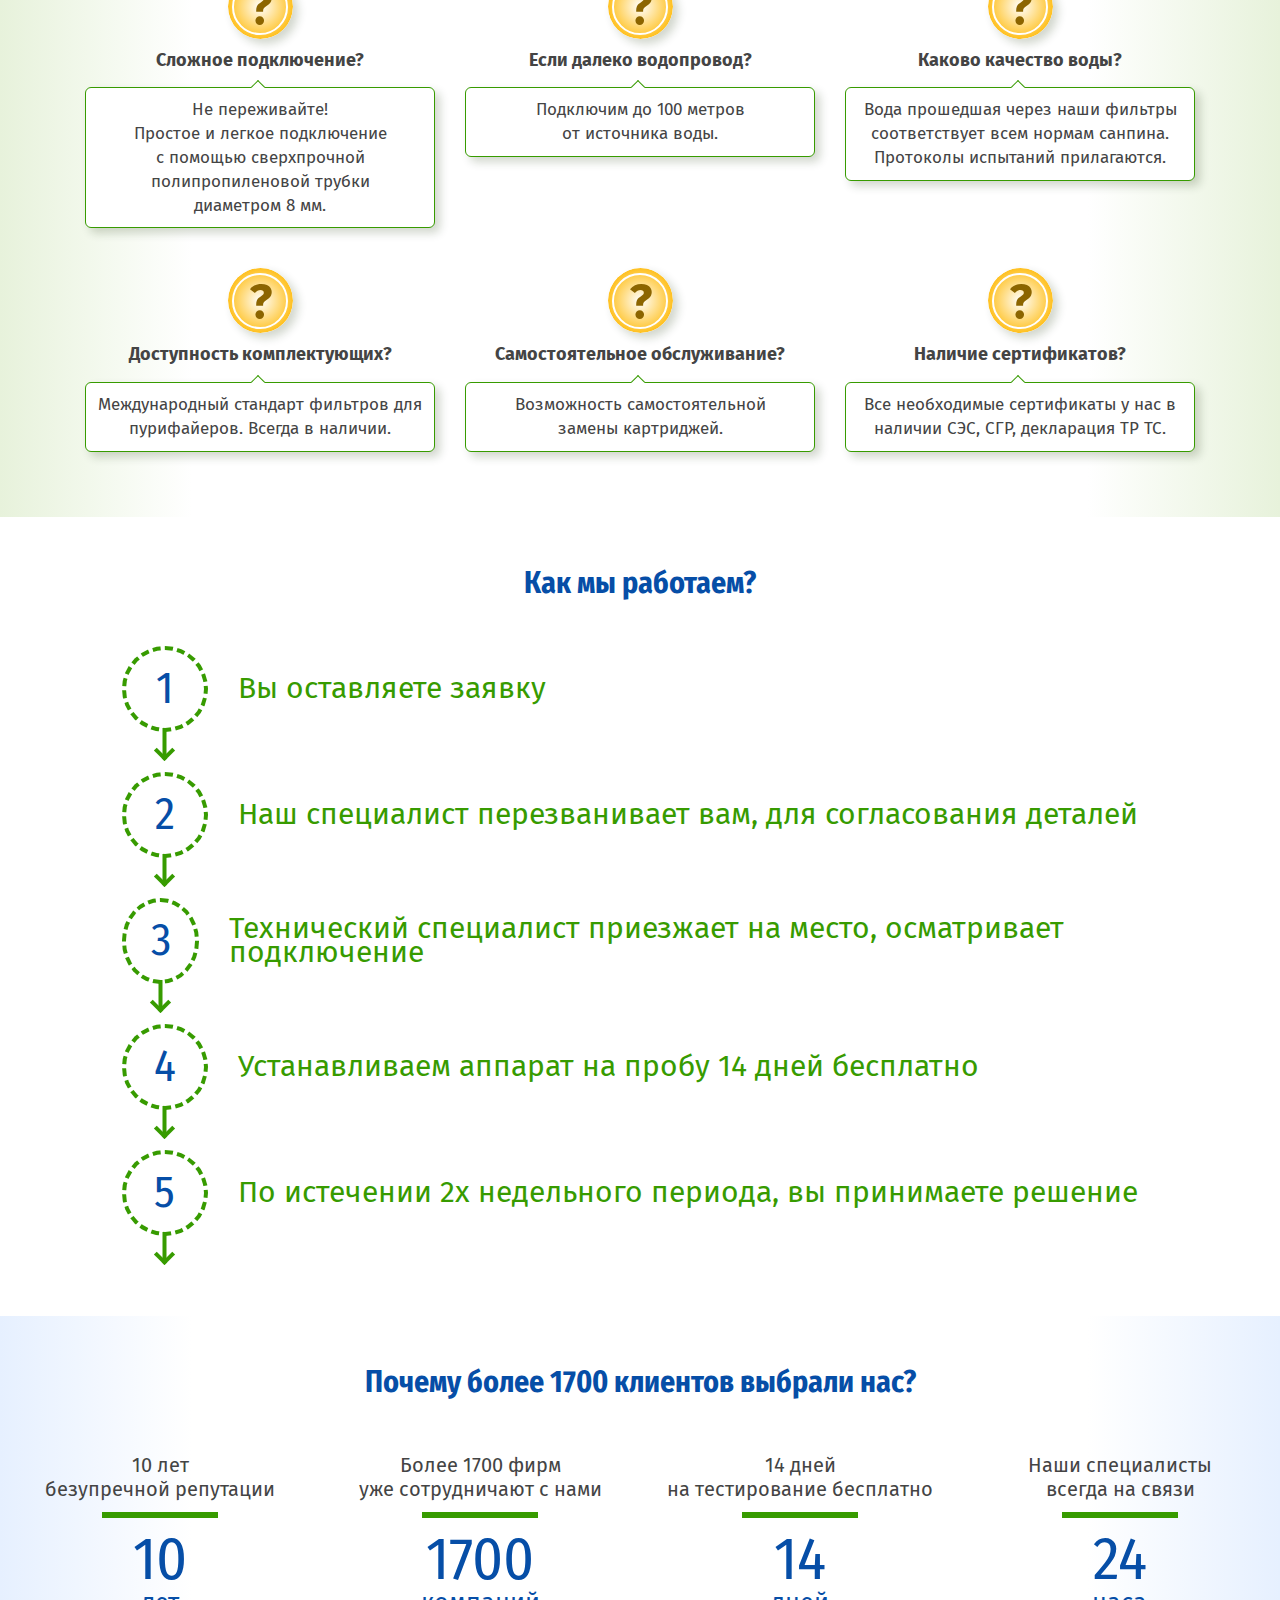
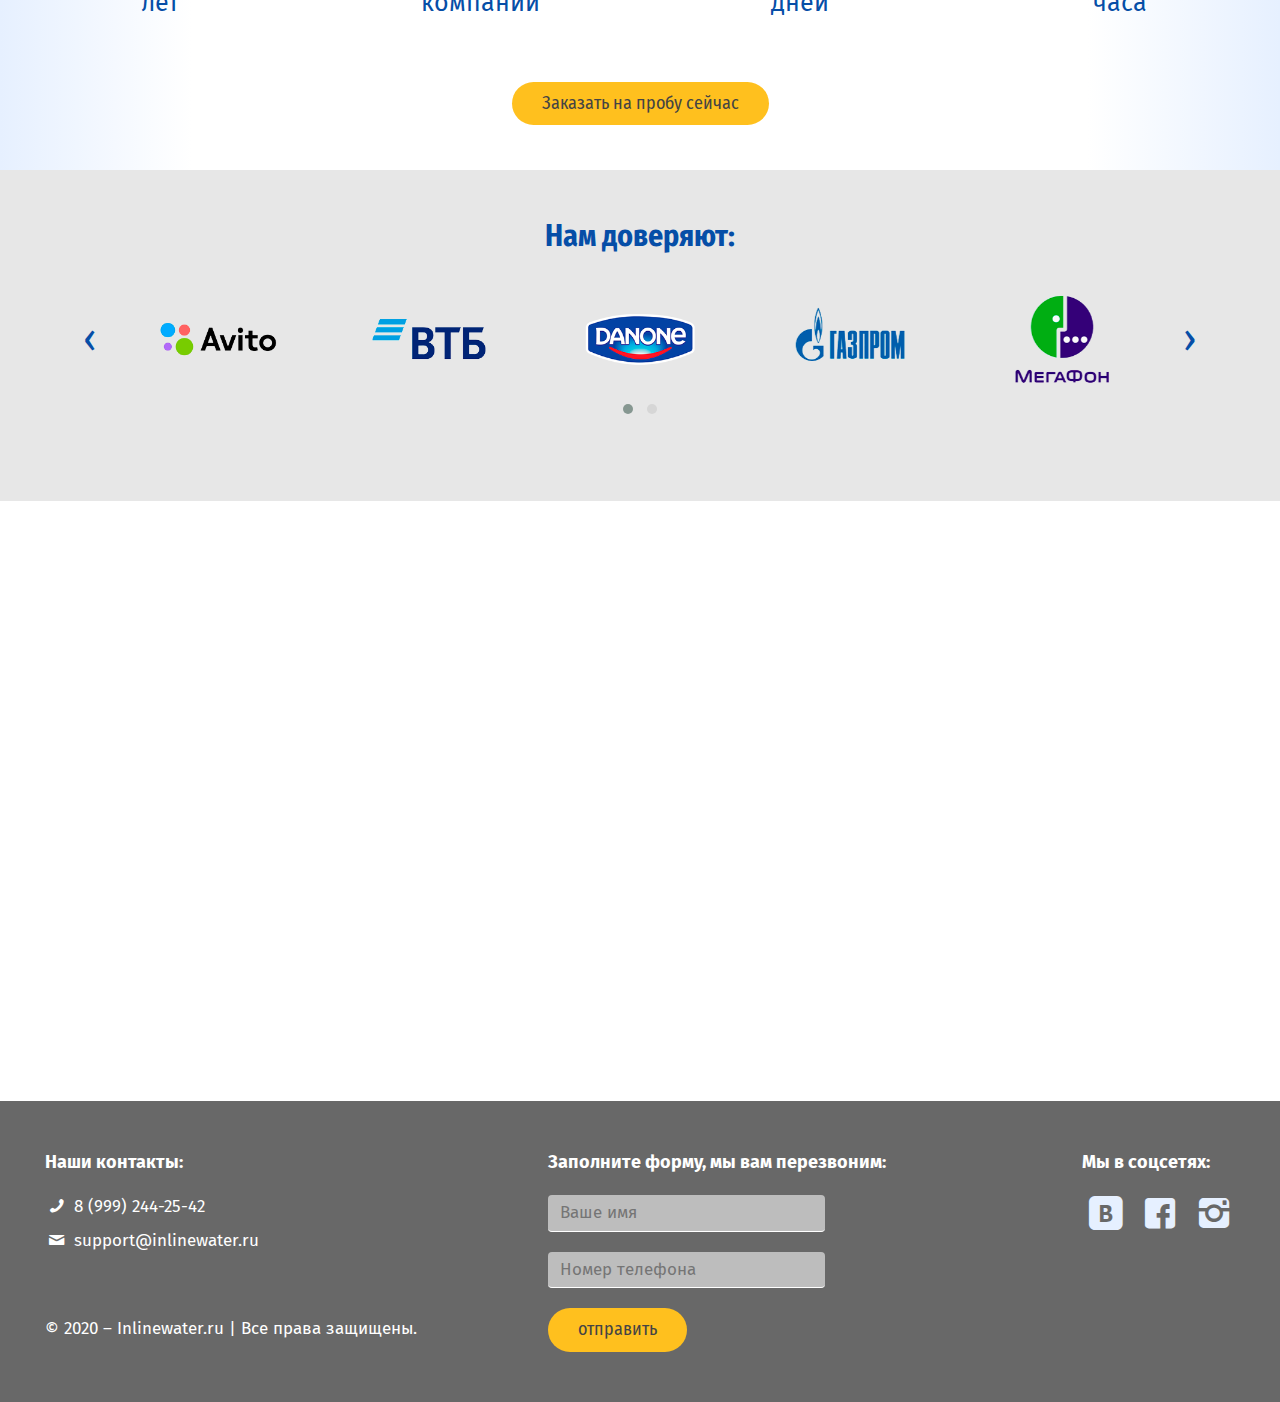
==== commit 90af12e9: "Replace block" ====
--- a/index.html
+++ b/index.html
@@ -37,7 +37,7 @@
 								<ul>
 									<li><a href="#osobennosti" data-target="anchor">Особенности</a></li>
 									<li><a href="#catalog" data-target="anchor">Каталог</a></li>
-									<li><a href="#questions" data-target="anchor">Вопросы</a></li>
+									<li><a href="#howwork" data-target="anchor">Вопросы</a></li>
 									<li><a href="#stages" data-target="anchor">Схема работы</a></li>
 									<li><a href="#why" data-target="anchor">Преимущества</a></li>
 									<li><a href="#googlemap" data-target="anchor">Контакты</a></li>
@@ -135,7 +135,144 @@
 			</div>
 		</section>
 
-		<section class="st howwork">
+		<section class="st catalog" id="catalog">
+			<h2 class="h2">Модельный ряд пурифайеров:</h2>
+			<div class="catalog-slider owl-carousel owl-theme" id="catalog-slider">
+
+				<div class="catalog-slider_item">
+					<h3 class="h3 model-name">Пурифайер A-60 U4L</h3>
+					<div class="model-image"><img src="img/catalog/a60-u4l.png" alt="a60-u4l"></div>
+					<ul class="model-parametr">
+						<li><span>Производитель:</span>
+							<p>Южная Корея</p>
+						</li>
+						<li><span>Охлаждение:</span>
+							<p>7 л/ч (~5-10 C°)</p>
+						</li>
+						<li><span>Нагрев:</span>
+							<p>15 л/ч (~87-92 С°)</p>
+						</li>
+						<li><span>Энергопотребление:</span>
+							<p>900 Вт</p>
+						</li>
+						<li><span>Габариты:</span>
+							<p>347 х 320 х 1050</p>
+						</li>
+					</ul>
+					<div class="order">
+						<span class="rent">14 дней на пробу</span>
+						<button class="order-btn">Заказать</button>
+					</div>
+				</div>
+
+				<div class="catalog-slider_item">
+					<h3 class="h3 model-name">Пурифайер A-60 U4L</h3>
+					<div class="model-image"><img src="img/catalog/a60-u4l.png" alt="a60-u4l"></div>
+					<ul class="model-parametr">
+						<li><span>Производитель:</span>
+							<p>Южная Корея</p>
+						</li>
+						<li><span>Охлаждение:</span>
+							<p>7 л/ч (~5-10 C°)</p>
+						</li>
+						<li><span>Нагрев:</span>
+							<p>15 л/ч (~87-92 С°)</p>
+						</li>
+						<li><span>Энергопотребление:</span>
+							<p>900 Вт</p>
+						</li>
+						<li><span>Габариты:</span>
+							<p>347 х 320 х 1050</p>
+						</li>
+					</ul>
+					<div class="order">
+						<span class="rent">14 дней на пробу</span>
+						<button class="order-btn">Заказать</button>
+					</div>
+				</div>
+
+				<div class="catalog-slider_item">
+					<h3 class="h3 model-name">Пурифайер A-60 U4L</h3>
+					<div class="model-image"><img src="img/catalog/a60-u4l.png" alt="a60-u4l"></div>
+					<ul class="model-parametr">
+						<li><span>Производитель:</span>
+							<p>Южная Корея</p>
+						</li>
+						<li><span>Охлаждение:</span>
+							<p>7 л/ч (~5-10 C°)</p>
+						</li>
+						<li><span>Нагрев:</span>
+							<p>15 л/ч (~87-92 С°)</p>
+						</li>
+						<li><span>Энергопотребление:</span>
+							<p>900 Вт</p>
+						</li>
+						<li><span>Габариты:</span>
+							<p>347 х 320 х 1050</p>
+						</li>
+					</ul>
+					<div class="order">
+						<span class="rent">14 дней на пробу</span>
+						<button class="order-btn">Заказать</button>
+					</div>
+				</div>
+
+				<div class="catalog-slider_item">
+					<h3 class="h3 model-name">Пурифайер A-60 U4L</h3>
+					<div class="model-image"><img src="img/catalog/a60-u4l.png" alt="a60-u4l"></div>
+					<ul class="model-parametr">
+						<li><span>Производитель:</span>
+							<p>Южная Корея</p>
+						</li>
+						<li><span>Охлаждение:</span>
+							<p>7 л/ч (~5-10 C°)</p>
+						</li>
+						<li><span>Нагрев:</span>
+							<p>15 л/ч (~87-92 С°)</p>
+						</li>
+						<li><span>Энергопотребление:</span>
+							<p>900 Вт</p>
+						</li>
+						<li><span>Габариты:</span>
+							<p>347 х 320 х 1050</p>
+						</li>
+					</ul>
+					<div class="order">
+						<span class="rent">14 дней на пробу</span>
+						<button class="order-btn">Заказать</button>
+					</div>
+				</div>
+
+				<div class="catalog-slider_item">
+					<h3 class="h3 model-name">Пурифайер A-60 U4L</h3>
+					<div class="model-image"><img src="img/catalog/a60-u4l.png" alt="a60-u4l"></div>
+					<ul class="model-parametr">
+						<li><span>Производитель:</span>
+							<p>Южная Корея</p>
+						</li>
+						<li><span>Охлаждение:</span>
+							<p>7 л/ч (~5-10 C°)</p>
+						</li>
+						<li><span>Нагрев:</span>
+							<p>15 л/ч (~87-92 С°)</p>
+						</li>
+						<li><span>Энергопотребление:</span>
+							<p>900 Вт</p>
+						</li>
+						<li><span>Габариты:</span>
+							<p>347 х 320 х 1050</p>
+						</li>
+					</ul>
+					<div class="order">
+						<span class="rent">14 дней на пробу</span>
+						<button class="order-btn">Заказать</button>
+					</div>
+				</div>
+
+			</div>
+		</section>
+
+		<section class="st howwork" id="howwork">
 			<h2 class="h2">Как работает система очистки?</h2>
 			<div class="steps">
 				<div class="container-fluid">
@@ -195,144 +332,7 @@
 			</div>
 		</section>
 
-		<section class="st catalog" id="catalog">
-			<h2 class="h2">Модельный ряд пурифайеров:</h2>
-			<div class="catalog-slider owl-carousel owl-theme" id="catalog-slider">
-
-				<div class="catalog-slider_item">
-					<h3 class="h3 model-name">Пурифайер A-60 U4L</h3>
-					<div class="model-image"><img src="img/catalog/a60-u4l.png" alt="a60-u4l"></div>
-					<ul class="model-parametr">
-						<li><span>Производитель:</span>
-							<p>Южная Корея</p>
-						</li>
-						<li><span>Охлаждение:</span>
-							<p>7 л/ч (~5-10 C°)</p>
-						</li>
-						<li><span>Нагрев:</span>
-							<p>15 л/ч (~87-92 С°)</p>
-						</li>
-						<li><span>Энергопотребление:</span>
-							<p>900 Вт</p>
-						</li>
-						<li><span>Габариты:</span>
-							<p>347 х 320 х 1050</p>
-						</li>
-					</ul>
-					<div class="order">
-						<span class="rent">14 дней на пробу</span>
-						<button class="order-btn">Заказать</button>
-					</div>
-				</div>
-
-				<div class="catalog-slider_item">
-					<h3 class="h3 model-name">Пурифайер A-60 U4L</h3>
-					<div class="model-image"><img src="img/catalog/a60-u4l.png" alt="a60-u4l"></div>
-					<ul class="model-parametr">
-						<li><span>Производитель:</span>
-							<p>Южная Корея</p>
-						</li>
-						<li><span>Охлаждение:</span>
-							<p>7 л/ч (~5-10 C°)</p>
-						</li>
-						<li><span>Нагрев:</span>
-							<p>15 л/ч (~87-92 С°)</p>
-						</li>
-						<li><span>Энергопотребление:</span>
-							<p>900 Вт</p>
-						</li>
-						<li><span>Габариты:</span>
-							<p>347 х 320 х 1050</p>
-						</li>
-					</ul>
-					<div class="order">
-						<span class="rent">14 дней на пробу</span>
-						<button class="order-btn">Заказать</button>
-					</div>
-				</div>
-
-				<div class="catalog-slider_item">
-					<h3 class="h3 model-name">Пурифайер A-60 U4L</h3>
-					<div class="model-image"><img src="img/catalog/a60-u4l.png" alt="a60-u4l"></div>
-					<ul class="model-parametr">
-						<li><span>Производитель:</span>
-							<p>Южная Корея</p>
-						</li>
-						<li><span>Охлаждение:</span>
-							<p>7 л/ч (~5-10 C°)</p>
-						</li>
-						<li><span>Нагрев:</span>
-							<p>15 л/ч (~87-92 С°)</p>
-						</li>
-						<li><span>Энергопотребление:</span>
-							<p>900 Вт</p>
-						</li>
-						<li><span>Габариты:</span>
-							<p>347 х 320 х 1050</p>
-						</li>
-					</ul>
-					<div class="order">
-						<span class="rent">14 дней на пробу</span>
-						<button class="order-btn">Заказать</button>
-					</div>
-				</div>
-
-				<div class="catalog-slider_item">
-					<h3 class="h3 model-name">Пурифайер A-60 U4L</h3>
-					<div class="model-image"><img src="img/catalog/a60-u4l.png" alt="a60-u4l"></div>
-					<ul class="model-parametr">
-						<li><span>Производитель:</span>
-							<p>Южная Корея</p>
-						</li>
-						<li><span>Охлаждение:</span>
-							<p>7 л/ч (~5-10 C°)</p>
-						</li>
-						<li><span>Нагрев:</span>
-							<p>15 л/ч (~87-92 С°)</p>
-						</li>
-						<li><span>Энергопотребление:</span>
-							<p>900 Вт</p>
-						</li>
-						<li><span>Габариты:</span>
-							<p>347 х 320 х 1050</p>
-						</li>
-					</ul>
-					<div class="order">
-						<span class="rent">14 дней на пробу</span>
-						<button class="order-btn">Заказать</button>
-					</div>
-				</div>
-
-				<div class="catalog-slider_item">
-					<h3 class="h3 model-name">Пурифайер A-60 U4L</h3>
-					<div class="model-image"><img src="img/catalog/a60-u4l.png" alt="a60-u4l"></div>
-					<ul class="model-parametr">
-						<li><span>Производитель:</span>
-							<p>Южная Корея</p>
-						</li>
-						<li><span>Охлаждение:</span>
-							<p>7 л/ч (~5-10 C°)</p>
-						</li>
-						<li><span>Нагрев:</span>
-							<p>15 л/ч (~87-92 С°)</p>
-						</li>
-						<li><span>Энергопотребление:</span>
-							<p>900 Вт</p>
-						</li>
-						<li><span>Габариты:</span>
-							<p>347 х 320 х 1050</p>
-						</li>
-					</ul>
-					<div class="order">
-						<span class="rent">14 дней на пробу</span>
-						<button class="order-btn">Заказать</button>
-					</div>
-				</div>
-
-			</div>
-		</section>
-
-		<section class="st questions" id="questions">
+		<section class="st questions">
 			<h2 class="h2">Мы ответим на все ваши вопросы</h2>
 			<div class="container">
 				<div class="row justify-content-center">
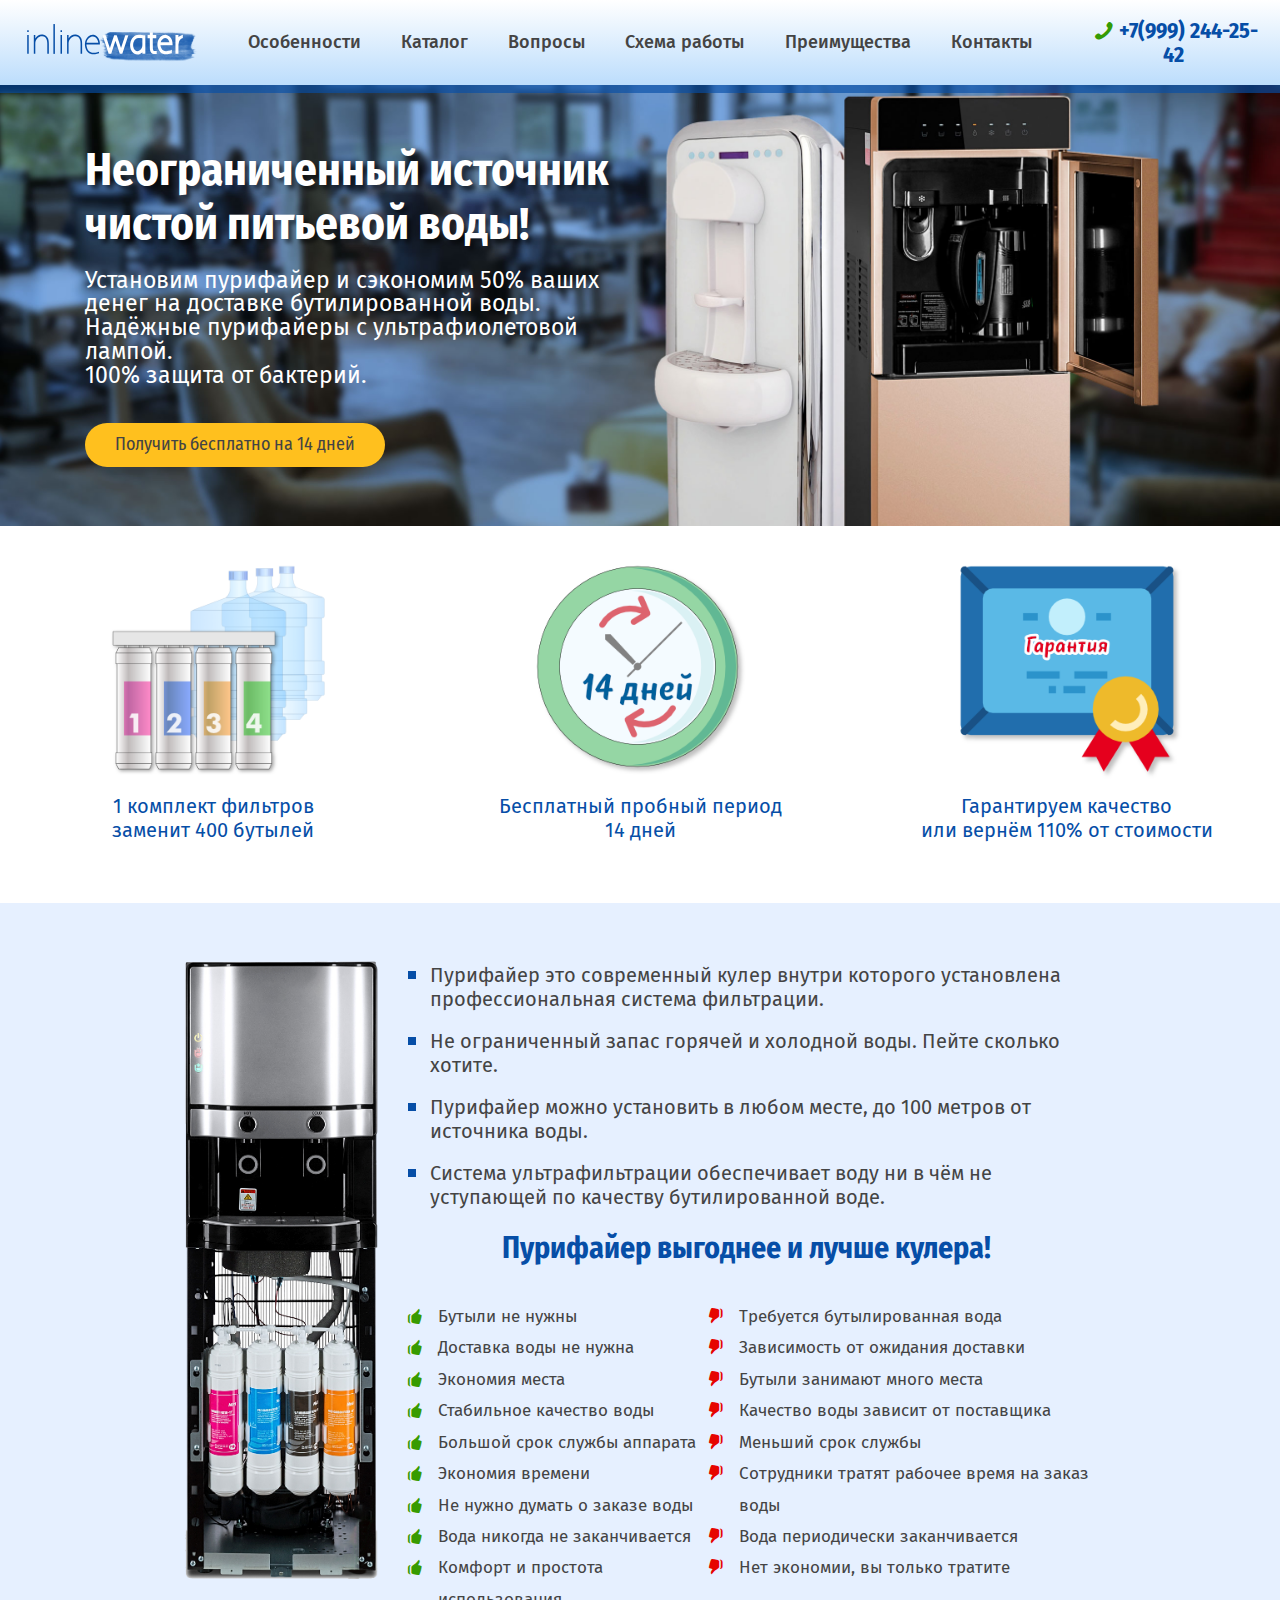
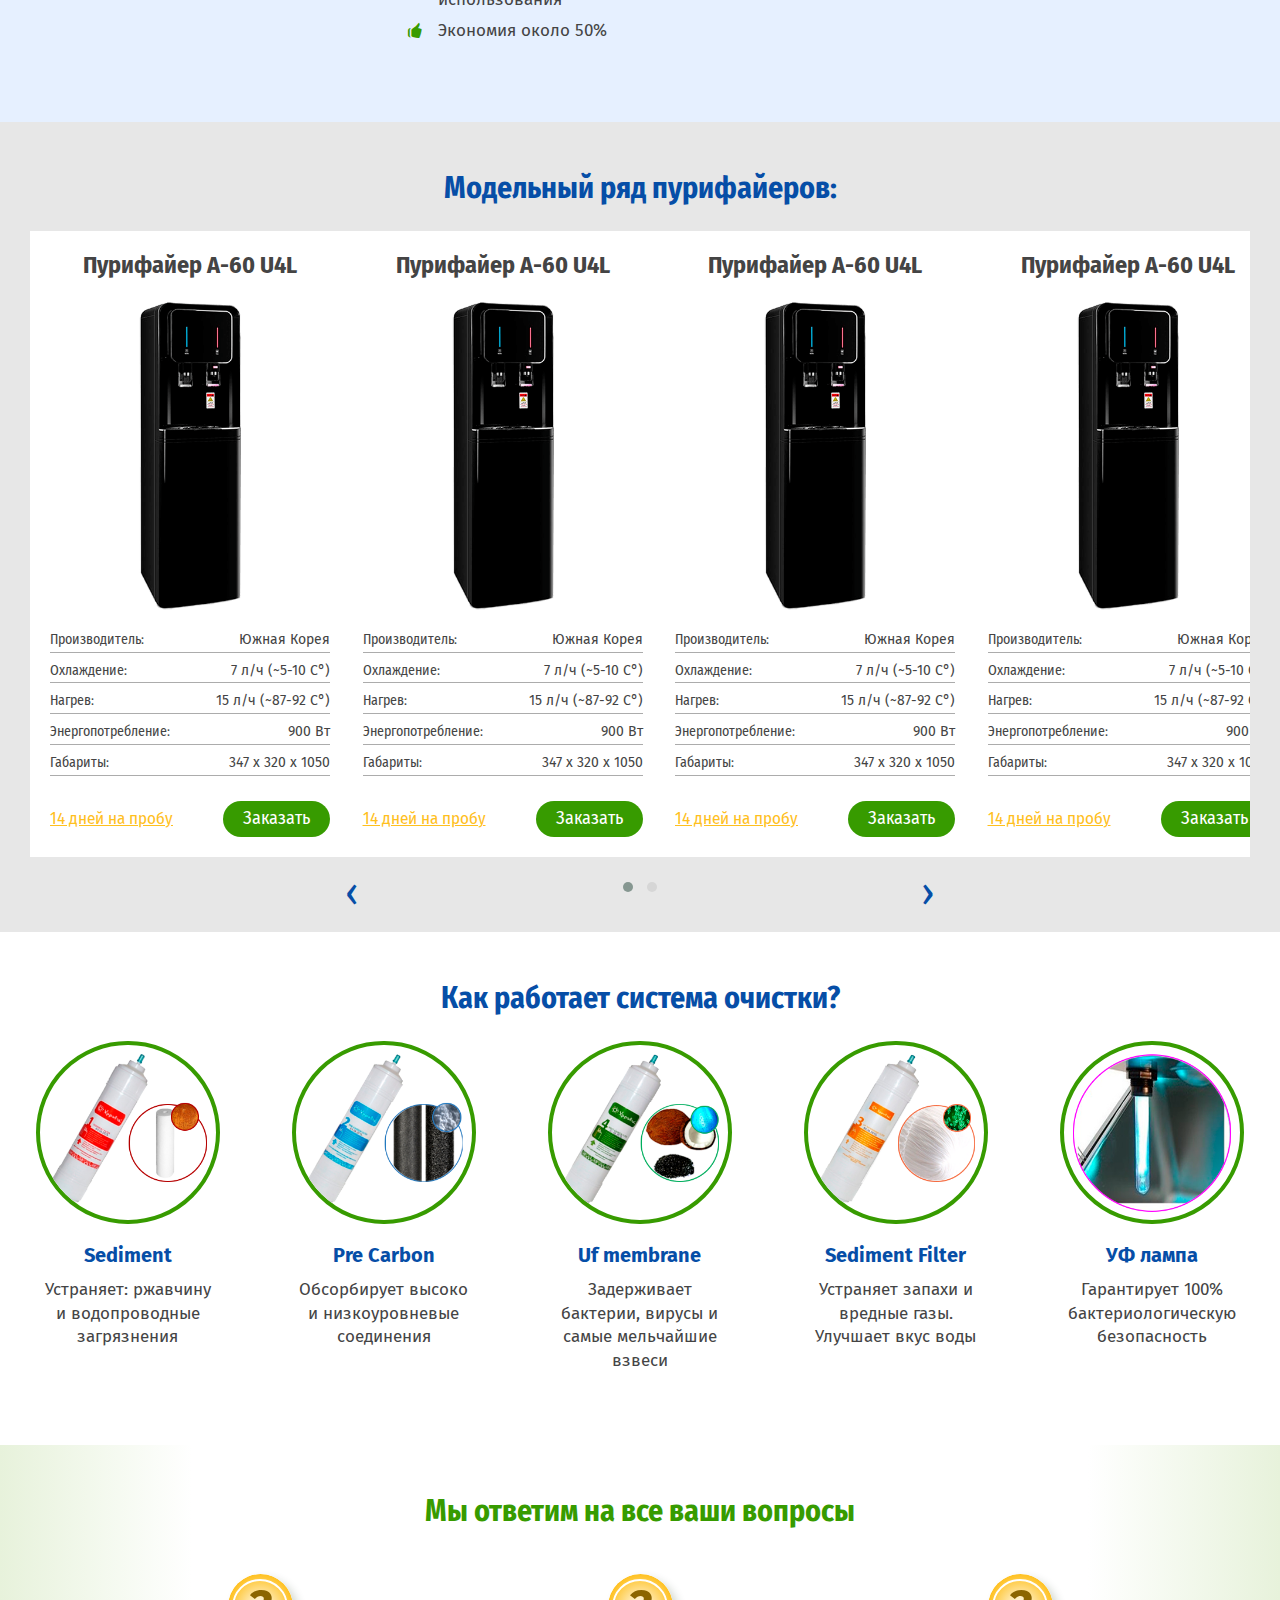
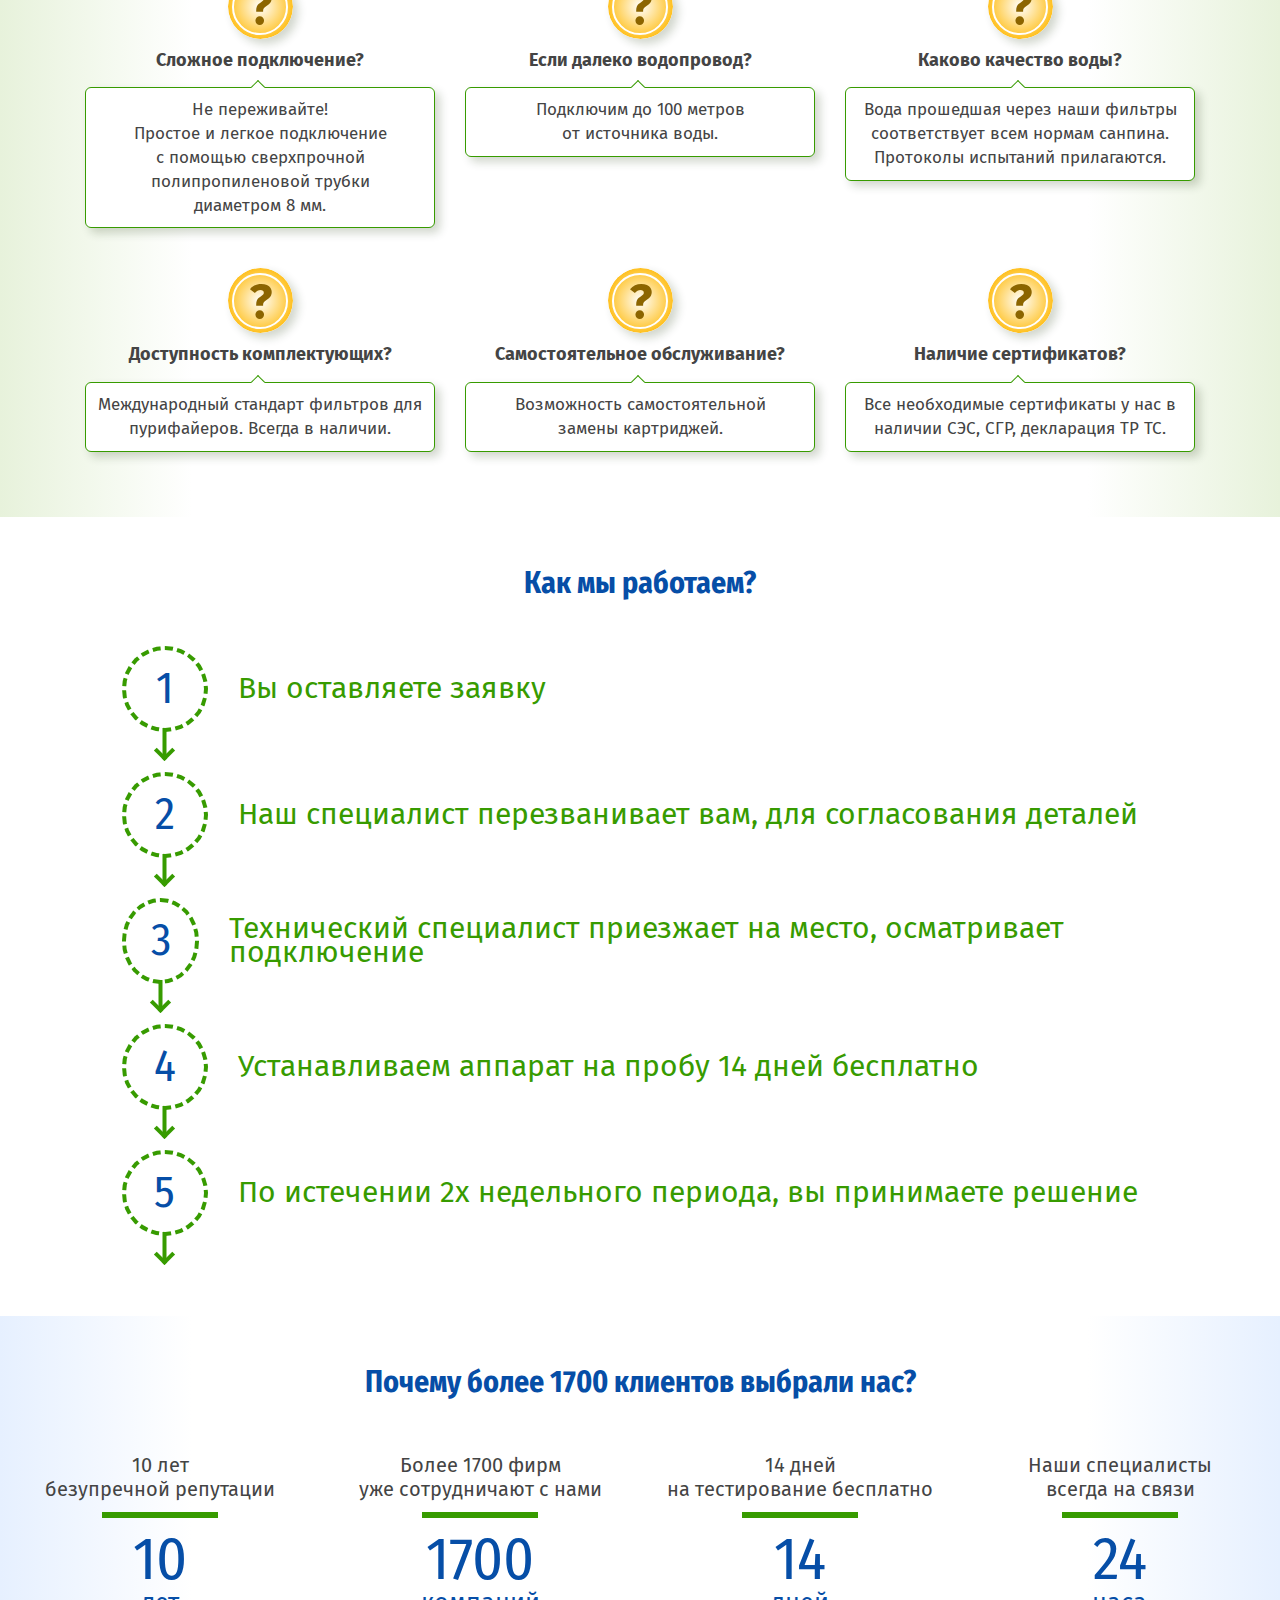
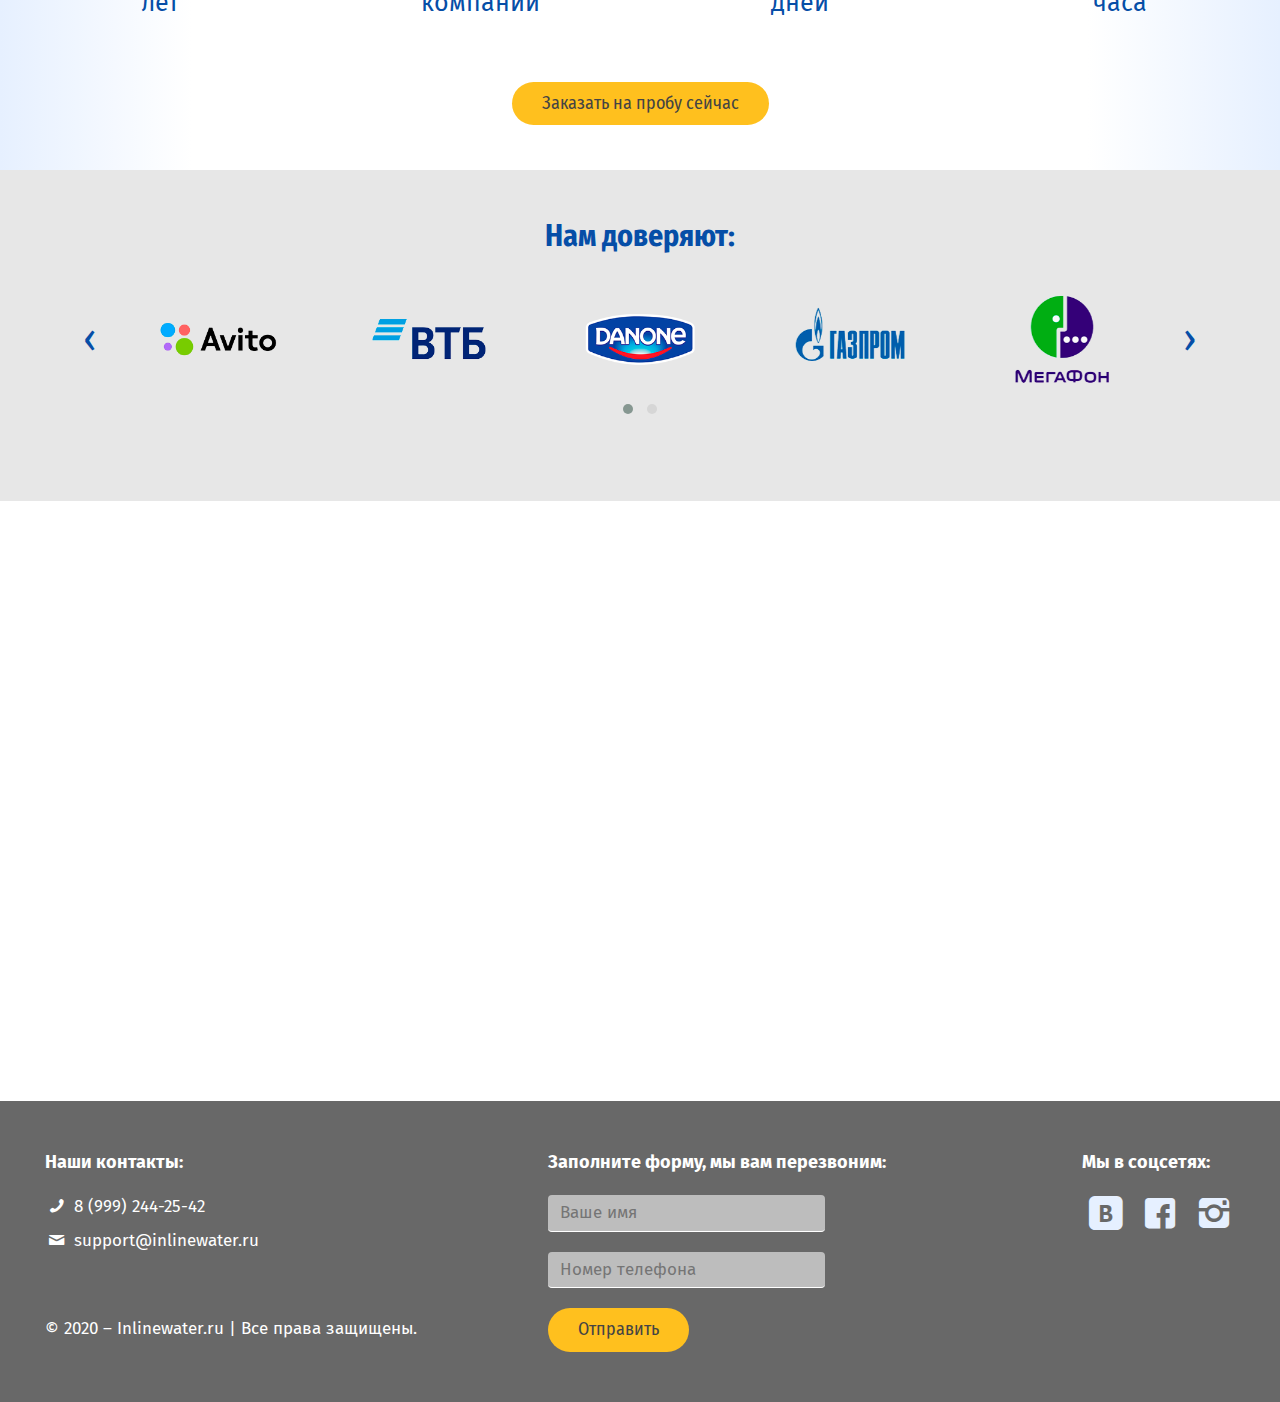
==== commit 86966267: "Modal form" ====
--- a/index.html
+++ b/index.html
@@ -512,7 +512,7 @@
 							<h4 class="h4">Заполните форму, мы вам перезвоним:</h4>
 							<input type="text" name="name" placeholder="Ваше имя" class="form-input"><br>
 							<input type="tel" name="phone" placeholder="Номер телефона" class="form-input"><br>
-							<button type="submit" class="base-btn">отправить</button>
+							<button type="submit" class="base-btn">Отправить</button>
 						</form>
 					</div>
 					<div class="col-lg-2">
@@ -529,12 +529,12 @@
 
 		<div class="modal-overlay d-none">
 			<div class="modal modal--1" data-target="callback-form">
-				<button class="btn modal-close" onclick="closeModal(this)"></button>
+				<button class="btn modal-close" onclick="closeModal(this)"><i class="icon-cancel-circled"></i></button>
 				<form id="callback-form" class="modalform">
 					<h2 class="h2-b">Оставьте свой номер, <br>мы перезвоним!</h2>
 					<input type="text" name="name" placeholder="Имя" class="form-input">
 					<input type="tel" name="phone" placeholder="Телефон" class="form-input">
-					<button type="submit" class="base-btn">отправить</button>
+					<button type="submit" class="base-btn">Отправить</button>
 				</form>
 			</div>
 		</div>
--- a/css/main.min.css
+++ b/css/main.min.css
@@ -1,2 +1,2 @@
-.st{padding:5vh 0}html{font-size:10px;-webkit-box-sizing:border-box;box-sizing:border-box}html body{font-family:'Fira Sans', sans-serif;font-size:1.7rem;line-height:140%;color:#444;padding-top:84px}.hidden{display:none}.img-respons{position:relative;display:inline-block;max-width:100%}.text-right{text-align:right}.h1{font-family:'Fira Sans Condensed', sans-serif;font-size:4.5rem;line-height:120%;margin-bottom:2vh}.h2{font-family:'Fira Sans Condensed', sans-serif;text-align:center;font-size:3rem;color:#064ea7;margin:1rem 0 3rem}.h3{font-family:'Fira Sans Condensed', sans-serif;font-size:2.4rem;line-height:120%;margin-bottom:1.5rem}.h4{font-size:1.8rem}.subhead{font-size:2.3rem;margin:0}.responseimg{display:block;width:100%;max-width:100%}button:active,button:focus,button:hover{outline:none}.base-btn{display:inline-block;border:none;outline:none;overflow:hidden;background-color:#ffc01e;color:#444;font-family:'Fira Sans Condensed', sans-serif;font-size:1.8rem;margin-top:4vh;padding:10px 30px;border-radius:3rem}.base-btn:hover{-webkit-transform:scale(1.03);transform:scale(1.03);-webkit-transition:all .3s;transition:all .3s}.base-btn:active{background-color:#d19600;color:#111;-webkit-transform:scale(1);transform:scale(1);-webkit-transition:-webkit-transform .1s;transition:-webkit-transform .1s;transition:transform .1s;transition:transform .1s, -webkit-transform .1s}.order-btn{display:inline-block;border:none;outline:none;overflow:hidden;background-color:#379b00;text-align:center;color:#fff;font-family:'Fira Sans Condensed', sans-serif;font-size:1.8rem;padding:6px 20px;border-radius:3rem}.order-btn:hover{-webkit-transform:scale(1.03);transform:scale(1.03);-webkit-transition:all .3s;transition:all .3s}.order-btn:active{background-color:#1c4f00;color:#ccc;-webkit-transform:scale(1);transform:scale(1);-webkit-transition:-webkit-transform .1s;transition:-webkit-transform .1s;transition:transform .1s;transition:transform .1s, -webkit-transform .1s}.header-main{position:relative;height:91vh}.header-main .topmenu{display:-webkit-box;display:-ms-flexbox;display:flex;-webkit-box-align:center;-ms-flex-align:center;align-items:center;position:fixed;top:0;left:0;right:0;height:85px;background:-webkit-gradient(linear, left top, left bottom, from(#fff), to(#BCDDFC));background:linear-gradient(180deg, #fff 0%, #BCDDFC 100%);z-index:10}.header-main .topmenu .logo{display:block;margin:auto;text-align:center}.header-main .topmenu .logo img{max-width:220px}.header-main .topmenu .nav ul{display:-webkit-box;display:-ms-flexbox;display:flex;-ms-flex-pack:distribute;justify-content:space-around;margin:0;padding:0;list-style:none;text-align:center}.header-main .topmenu .nav ul li{padding:4px 8px}.header-main .topmenu .nav ul li a{font-size:1.8rem;color:#444;font-weight:500}.header-main .topmenu .phone{font-family:'Fira Sans Condensed', sans-serif;font-size:2.2rem;font-weight:700;color:#064ea7;text-align:center}.header-main .topmenu .phone .icon-phone{color:#349b04}.header-main .topmenu_overlay{position:absolute;height:8px;bottom:-8px;left:0;right:0;background-color:rgba(6,78,167,0.65)}.header-main .header_baner{position:relative;background-image:url(../img/header_bg.jpg);background-position:center;background-size:cover;background-repeat:no-repeat;color:#fff;padding:6.5vh 0}.header-main .header_baner .h1{text-shadow:4px 4px 4px rgba(0,0,0,0.55)}.header-main .advantages{padding:0 0 4vh}.header-main .advantages .advantage-item{text-align:center;font-size:2rem;line-height:120%;color:#064ea7;margin:2vh 0}.header-main .advantages .advantage-item img{max-width:250px;display:inline-block}.about{background-color:#e6f0ff}.about .aboutimg{width:auto;max-height:650px;margin:auto}.about .about-block{margin-top:1.5rem;margin-left:2rem}.about .about-block .about_text{position:relative;display:inline-block;font-size:2rem;padding-left:2.2rem;line-height:120%;color:#444;margin-bottom:1.8rem}.about .about-block .about_text::before{content:'';display:block;position:absolute;left:0;top:8px;width:8px;height:8px;background:#064ea7}.about .comparison{display:-webkit-box;display:-ms-flexbox;display:flex;-ms-flex-pack:distribute;justify-content:space-around;margin-left:20px;padding:1rem 0 3rem}.about .comparison ul{position:relative;list-style-type:none;margin:0;padding:0}.about .comparison .positive li{padding-left:3rem;line-height:185%}.about .comparison .positive li::before{content:'\e800';font-family:fontello;position:absolute;left:0;color:#379b00}.about .comparison .negative li{padding-left:3rem;line-height:185%}.about .comparison .negative li::before{content:'\e801';font-family:fontello;position:absolute;left:0;color:#e60500}.howwork .steps{margin:3vh 0}.cleanstep-item{position:relative;display:-webkit-box;display:-ms-flexbox;display:flex;-webkit-box-orient:vertical;-webkit-box-direction:normal;-ms-flex-direction:column;flex-direction:column;-webkit-box-align:center;-ms-flex-align:center;align-items:center;text-align:center}.cleanstep-item .item-img{max-width:230px;border:4px solid #379b00;border-radius:50%;overflow:hidden;margin-bottom:2rem}.cleanstep-item .item-img img{display:block;width:100%}.cleanstep-item .item-title{font-size:2rem;font-weight:700;color:#064ea7;margin-bottom:1rem}.catalog{height:90vh;background-color:#e7e7e7;padding-left:30px;padding-right:30px}.catalog .catalog-slider_item{display:-webkit-box;display:-ms-flexbox;display:flex;-webkit-box-orient:vertical;-webkit-box-direction:normal;-ms-flex-direction:column;flex-direction:column;background-color:#fff;width:320px;padding:20px}.catalog .catalog-slider_item .model-name{text-align:center}.catalog .catalog-slider_item .model-image{margin-bottom:6px;text-align:center}.catalog .catalog-slider_item .model-image img{display:inline-block;max-width:280px}.catalog .catalog-slider_item .model-parametr{list-style:none;margin:0;padding:0;font-size:1.4rem}.catalog .catalog-slider_item .model-parametr li{display:-webkit-box;display:-ms-flexbox;display:flex;-webkit-box-pack:justify;-ms-flex-pack:justify;justify-content:space-between;border-bottom:1px solid #acacac;padding:6px 0 0}.catalog .catalog-slider_item .model-parametr li span{display:inline-block;font-family:'Fira Sans Condensed', sans-serif;text-align:left}.catalog .catalog-slider_item .model-parametr li p{display:inline-block;text-align:left;margin:0}.catalog .catalog-slider_item .order{display:-webkit-box;display:-ms-flexbox;display:flex;-webkit-box-pack:justify;-ms-flex-pack:justify;justify-content:space-between;-webkit-box-align:center;-ms-flex-align:center;align-items:center;margin-top:2.5rem}.catalog .catalog-slider_item .order .rent{font-family:'Fira Sans Condensed', sans-serif;text-decoration:underline;color:#ffc01e}.catalog .catalog-slider .owl-nav{position:relative;max-width:600px;margin:20px auto}.catalog .catalog-slider .owl-nav .owl-prev{position:absolute;top:0;left:0}.catalog .catalog-slider .owl-nav .owl-prev span{font-size:4rem;color:#064ea7}.catalog .catalog-slider .owl-nav .owl-next{position:absolute;top:0;right:0}.catalog .catalog-slider .owl-nav .owl-next span{font-size:4rem;color:#064ea7}.questions{background:-webkit-gradient(linear, left top, right top, from(#e7f2db), color-stop(15%, #fff), color-stop(85%, #fff), to(#e7f2db));background:linear-gradient(90deg, #e7f2db 0%, #fff 15%, #fff 85%, #e7f2db 100%)}.questions .h2{color:#379b00}.question-item{text-align:center;margin:2rem 0}.question-item img{display:inline-block;max-width:65px;border-radius:50%;margin-bottom:1rem;-webkit-box-shadow:5px 5px 10px #18330633;box-shadow:5px 5px 10px #18330633}.question-item .h3{color:#379b00}.question-item .answer{position:relative;display:block;padding:10px;margin:15px 0 0 0;border:1px solid #379b00;border-radius:6px;background-color:#fff;-webkit-box-shadow:5px 5px 10px #18330633;box-shadow:5px 5px 10px #18330633}.question-item .answer::before{content:'';position:absolute;display:block;top:-6px;left:48%;width:10px;height:10px;background-color:#fff;border-left:1px solid #379b00;border-top:1px solid #379b00;-webkit-transform:rotate(45deg);transform:rotate(45deg)}.stages{padding-bottom:6rem}.stage-item{display:-webkit-box;display:-ms-flexbox;display:flex;-webkit-box-pack:start;-ms-flex-pack:start;justify-content:start;-webkit-box-align:center;-ms-flex-align:center;align-items:center;margin:2rem 0}.stage-item_icon{display:-webkit-box;display:-ms-flexbox;display:flex;position:relative;-webkit-box-pack:center;-ms-flex-pack:center;justify-content:center;-webkit-box-align:center;-ms-flex-align:center;align-items:center;width:86px;height:86px;font-size:4.5rem;font-family:'Fira Sans Condensed', sans-serif;border:4px dashed #379b00;border-radius:50%;color:#064ea7;margin-right:3rem}.stage-item_icon::before{content:'';display:block;-webkit-box-sizing:border-box;box-sizing:border-box;position:absolute;bottom:-30px;margin:0 auto;width:15px;height:15px;border-right:4px solid #379b00;border-bottom:4px solid #379b00;-webkit-transform:rotate(45deg);transform:rotate(45deg)}.stage-item_icon::after{content:'';display:block;position:absolute;bottom:-30px;margin:0 auto;width:4px;height:30px;-webkit-transform:translateX(-0.5px);transform:translateX(-0.5px);background-color:#379b00}.stage-item_description{color:#379b00;font-size:3rem}.why{background:-webkit-gradient(linear, left top, right top, from(#e6f0ff), color-stop(15%, #fff), color-stop(85%, #fff), to(#e6f0ff));background:linear-gradient(90deg, #e6f0ff 0%, #fff 15%, #fff 85%, #e6f0ff 100%);text-align:center}.why-item{text-align:center;margin:3rem 0}.why-item .why-descr{font-size:2rem;margin-bottom:1rem}.why-item .why-digit{font-size:2.5rem;color:#064ea7}.why-item .why-digit span{display:block;font-family:'Fira Sans Condensed', sans-serif;max-width:40%;font-size:6rem;margin:0 auto;padding:30px 0 20px;border-top:6px solid #379b00}.why-item .base-btn{position:relative}.brands{background-color:#e7e7e7}.brands .brands-wrapper{max-width:80%;margin:0 auto}.brands .brands-wrapper .brand-slider{position:relative;margin:3rem 0}.brands .brands-wrapper .brand-slider_item{max-width:120px;margin:auto}.brands .brands-wrapper .brand-slider .owl-nav{position:absolute;top:30%;width:100%;margin:0}.brands .brands-wrapper .brand-slider .owl-nav .owl-prev{position:absolute;left:-50px;font-size:4rem;color:#064ea7}.brands .brands-wrapper .brand-slider .owl-nav .owl-next{position:absolute;right:-50px;font-size:4rem;color:#064ea7}.googlemap{height:600px;margin:0;padding:0;font-size:0;-webkit-box-sizing:border-box;box-sizing:border-box;overflow:hidden}.footer{background-color:#686868;color:#fff;padding:5rem 0}.footer .contacts{margin-left:30px}.footer .h4{margin-bottom:2rem}.footer .copyright{margin-left:30px;margin-top:6.5rem}.footer_form .form-input{width:55%;padding:6px 12px;background-color:#bdbdbd;border:none;border-bottom:1px solid #fff;border-radius:4px;margin-bottom:2rem}.footer .base-btn{margin:0}.footer .socialgroup{margin:0 auto}.footer .socialgroup .social-item{display:inline-block}.footer .socialgroup .social-item i{display:block;color:#e6f0ff}.footer .socialgroup .social-item i::before{font-size:3.5rem}.footer .socialgroup .social-item i:hover{color:#80b3ff;-webkit-transition:all .3s;transition:all .3s}.footer .socialgroup .social-item i:active i{color:#67a4ff;-webkit-transition:-webkit-transform .1s;transition:-webkit-transform .1s;transition:transform .1s;transition:transform .1s, -webkit-transform .1s}
+.st{padding:5vh 0}html{font-size:10px;-webkit-box-sizing:border-box;box-sizing:border-box}html body{font-family:'Fira Sans', sans-serif;font-size:1.7rem;line-height:140%;color:#444;padding-top:84px}.hidden{display:none}.img-respons{position:relative;display:inline-block;max-width:100%}.text-right{text-align:right}.h1{font-family:'Fira Sans Condensed', sans-serif;font-size:4.5rem;line-height:120%;margin-bottom:2vh}.h2{font-family:'Fira Sans Condensed', sans-serif;text-align:center;font-size:3rem;color:#064ea7;margin:1rem 0 3rem}.h3{font-family:'Fira Sans Condensed', sans-serif;font-size:2.4rem;line-height:120%;margin-bottom:1.5rem}.h4{font-size:1.8rem}.subhead{font-size:2.3rem;margin:0}.responseimg{display:block;width:100%;max-width:100%}button:active,button:focus,button:hover{outline:none}.base-btn{display:inline-block;border:none;outline:none;overflow:hidden;background-color:#ffc01e;color:#444;font-family:'Fira Sans Condensed', sans-serif;font-size:1.8rem;margin-top:4vh;padding:10px 30px;border-radius:3rem}.base-btn:hover{-webkit-transform:scale(1.03);transform:scale(1.03);-webkit-transition:all .3s;transition:all .3s}.base-btn:active{background-color:#d19600;color:#111;-webkit-transform:scale(1);transform:scale(1);-webkit-transition:-webkit-transform .1s;transition:-webkit-transform .1s;transition:transform .1s;transition:transform .1s, -webkit-transform .1s}.order-btn{display:inline-block;border:none;outline:none;overflow:hidden;background-color:#379b00;text-align:center;color:#fff;font-family:'Fira Sans Condensed', sans-serif;font-size:1.8rem;padding:6px 20px;border-radius:3rem}.order-btn:hover{-webkit-transform:scale(1.03);transform:scale(1.03);-webkit-transition:all .3s;transition:all .3s}.order-btn:active{background-color:#1c4f00;color:#ccc;-webkit-transform:scale(1);transform:scale(1);-webkit-transition:-webkit-transform .1s;transition:-webkit-transform .1s;transition:transform .1s;transition:transform .1s, -webkit-transform .1s}.modal-overlay{position:fixed;display:-webkit-box;display:-ms-flexbox;display:flex;-webkit-box-pack:center;-ms-flex-pack:center;justify-content:center;-webkit-box-align:center;-ms-flex-align:center;align-items:center;top:0;left:0;right:0;bottom:0;background-color:rgba(0,0,0,0.8);z-index:11}.modal-overlay .modal{position:absolute;max-width:500px;padding:3rem;background-color:#fff;text-align:center;border-radius:8px}.modal-overlay .modal .modal-close{position:absolute;display:-webkit-box;display:-ms-flexbox;display:flex;-webkit-box-pack:center;-ms-flex-pack:center;justify-content:center;-webkit-box-align:center;-ms-flex-align:center;align-items:center;top:10px;right:10px;width:40px;height:40px;border:none;padding:0;background-color:transparent;font-size:3rem;color:#666666}.modal-overlay .modal .modalform .form-input{width:100%;padding:6px 12px;background-color:#e0e0e0;border:none;border-bottom:1px solid #999;border-radius:4px;margin-top:2rem}.modal-overlay .modal .modalform .base-btn{margin-top:2rem}.header-main{position:relative;height:91vh}.header-main .topmenu{display:-webkit-box;display:-ms-flexbox;display:flex;-webkit-box-align:center;-ms-flex-align:center;align-items:center;position:fixed;top:0;left:0;right:0;height:85px;background:-webkit-gradient(linear, left top, left bottom, from(#fff), to(#BCDDFC));background:linear-gradient(180deg, #fff 0%, #BCDDFC 100%);z-index:10}.header-main .topmenu .logo{display:block;margin:auto;text-align:center}.header-main .topmenu .logo img{max-width:220px}.header-main .topmenu .nav ul{display:-webkit-box;display:-ms-flexbox;display:flex;-ms-flex-pack:distribute;justify-content:space-around;margin:0;padding:0;list-style:none;text-align:center}.header-main .topmenu .nav ul li{padding:4px 8px}.header-main .topmenu .nav ul li a{font-size:1.8rem;color:#444;font-weight:500}.header-main .topmenu .phone{font-family:'Fira Sans Condensed', sans-serif;font-size:2.2rem;font-weight:700;color:#064ea7;text-align:center}.header-main .topmenu .phone .icon-phone{color:#349b04}.header-main .topmenu_overlay{position:absolute;height:8px;bottom:-8px;left:0;right:0;background-color:rgba(6,78,167,0.65)}.header-main .header_baner{position:relative;background-image:url(../img/header_bg.jpg);background-position:center;background-size:cover;background-repeat:no-repeat;color:#fff;padding:6.5vh 0}.header-main .header_baner .h1{text-shadow:4px 4px 4px rgba(0,0,0,0.55)}.header-main .advantages{padding:0 0 4vh}.header-main .advantages .advantage-item{text-align:center;font-size:2rem;line-height:120%;color:#064ea7;margin:2vh 0}.header-main .advantages .advantage-item img{max-width:250px;display:inline-block}.about{background-color:#e6f0ff}.about .aboutimg{width:auto;max-height:650px;margin:auto}.about .about-block{margin-top:1.5rem;margin-left:2rem}.about .about-block .about_text{position:relative;display:inline-block;font-size:2rem;padding-left:2.2rem;line-height:120%;color:#444;margin-bottom:1.8rem}.about .about-block .about_text::before{content:'';display:block;position:absolute;left:0;top:8px;width:8px;height:8px;background:#064ea7}.about .comparison{display:-webkit-box;display:-ms-flexbox;display:flex;-ms-flex-pack:distribute;justify-content:space-around;margin-left:20px;padding:1rem 0 3rem}.about .comparison ul{position:relative;list-style-type:none;margin:0;padding:0}.about .comparison .positive li{padding-left:3rem;line-height:185%}.about .comparison .positive li::before{content:'\e800';font-family:fontello;position:absolute;left:0;color:#379b00}.about .comparison .negative li{padding-left:3rem;line-height:185%}.about .comparison .negative li::before{content:'\e801';font-family:fontello;position:absolute;left:0;color:#e60500}.howwork .steps{margin:3vh 0}.cleanstep-item{position:relative;display:-webkit-box;display:-ms-flexbox;display:flex;-webkit-box-orient:vertical;-webkit-box-direction:normal;-ms-flex-direction:column;flex-direction:column;-webkit-box-align:center;-ms-flex-align:center;align-items:center;text-align:center}.cleanstep-item .item-img{max-width:230px;border:4px solid #379b00;border-radius:50%;overflow:hidden;margin-bottom:2rem}.cleanstep-item .item-img img{display:block;width:100%}.cleanstep-item .item-title{font-size:2rem;font-weight:700;color:#064ea7;margin-bottom:1rem}.catalog{height:90vh;background-color:#e7e7e7;padding-left:30px;padding-right:30px}.catalog .catalog-slider_item{display:-webkit-box;display:-ms-flexbox;display:flex;-webkit-box-orient:vertical;-webkit-box-direction:normal;-ms-flex-direction:column;flex-direction:column;background-color:#fff;width:320px;padding:20px}.catalog .catalog-slider_item .model-name{text-align:center}.catalog .catalog-slider_item .model-image{margin-bottom:6px;text-align:center}.catalog .catalog-slider_item .model-image img{display:inline-block;max-width:280px}.catalog .catalog-slider_item .model-parametr{list-style:none;margin:0;padding:0;font-size:1.4rem}.catalog .catalog-slider_item .model-parametr li{display:-webkit-box;display:-ms-flexbox;display:flex;-webkit-box-pack:justify;-ms-flex-pack:justify;justify-content:space-between;border-bottom:1px solid #acacac;padding:6px 0 0}.catalog .catalog-slider_item .model-parametr li span{display:inline-block;font-family:'Fira Sans Condensed', sans-serif;text-align:left}.catalog .catalog-slider_item .model-parametr li p{display:inline-block;text-align:left;margin:0}.catalog .catalog-slider_item .order{display:-webkit-box;display:-ms-flexbox;display:flex;-webkit-box-pack:justify;-ms-flex-pack:justify;justify-content:space-between;-webkit-box-align:center;-ms-flex-align:center;align-items:center;margin-top:2.5rem}.catalog .catalog-slider_item .order .rent{font-family:'Fira Sans Condensed', sans-serif;text-decoration:underline;color:#ffc01e}.catalog .catalog-slider .owl-nav{position:relative;max-width:600px;margin:20px auto}.catalog .catalog-slider .owl-nav .owl-prev{position:absolute;top:0;left:0}.catalog .catalog-slider .owl-nav .owl-prev span{font-size:4rem;color:#064ea7}.catalog .catalog-slider .owl-nav .owl-next{position:absolute;top:0;right:0}.catalog .catalog-slider .owl-nav .owl-next span{font-size:4rem;color:#064ea7}.questions{background:-webkit-gradient(linear, left top, right top, from(#e7f2db), color-stop(15%, #fff), color-stop(85%, #fff), to(#e7f2db));background:linear-gradient(90deg, #e7f2db 0%, #fff 15%, #fff 85%, #e7f2db 100%)}.questions .h2{color:#379b00}.question-item{text-align:center;margin:2rem 0}.question-item img{display:inline-block;max-width:65px;border-radius:50%;margin-bottom:1rem;-webkit-box-shadow:5px 5px 10px #18330633;box-shadow:5px 5px 10px #18330633}.question-item .h3{color:#379b00}.question-item .answer{position:relative;display:block;padding:10px;margin:15px 0 0 0;border:1px solid #379b00;border-radius:6px;background-color:#fff;-webkit-box-shadow:5px 5px 10px #18330633;box-shadow:5px 5px 10px #18330633}.question-item .answer::before{content:'';position:absolute;display:block;top:-6px;left:48%;width:10px;height:10px;background-color:#fff;border-left:1px solid #379b00;border-top:1px solid #379b00;-webkit-transform:rotate(45deg);transform:rotate(45deg)}.stages{padding-bottom:6rem}.stage-item{display:-webkit-box;display:-ms-flexbox;display:flex;-webkit-box-pack:start;-ms-flex-pack:start;justify-content:start;-webkit-box-align:center;-ms-flex-align:center;align-items:center;margin:2rem 0}.stage-item_icon{display:-webkit-box;display:-ms-flexbox;display:flex;position:relative;-webkit-box-pack:center;-ms-flex-pack:center;justify-content:center;-webkit-box-align:center;-ms-flex-align:center;align-items:center;width:86px;height:86px;font-size:4.5rem;font-family:'Fira Sans Condensed', sans-serif;border:4px dashed #379b00;border-radius:50%;color:#064ea7;margin-right:3rem}.stage-item_icon::before{content:'';display:block;-webkit-box-sizing:border-box;box-sizing:border-box;position:absolute;bottom:-30px;margin:0 auto;width:15px;height:15px;border-right:4px solid #379b00;border-bottom:4px solid #379b00;-webkit-transform:rotate(45deg);transform:rotate(45deg)}.stage-item_icon::after{content:'';display:block;position:absolute;bottom:-30px;margin:0 auto;width:4px;height:30px;-webkit-transform:translateX(-0.5px);transform:translateX(-0.5px);background-color:#379b00}.stage-item_description{color:#379b00;font-size:3rem}.why{background:-webkit-gradient(linear, left top, right top, from(#e6f0ff), color-stop(15%, #fff), color-stop(85%, #fff), to(#e6f0ff));background:linear-gradient(90deg, #e6f0ff 0%, #fff 15%, #fff 85%, #e6f0ff 100%);text-align:center}.why-item{text-align:center;margin:3rem 0}.why-item .why-descr{font-size:2rem;margin-bottom:1rem}.why-item .why-digit{font-size:2.5rem;color:#064ea7}.why-item .why-digit span{display:block;font-family:'Fira Sans Condensed', sans-serif;max-width:40%;font-size:6rem;margin:0 auto;padding:30px 0 20px;border-top:6px solid #379b00}.why-item .base-btn{position:relative}.brands{background-color:#e7e7e7}.brands .brands-wrapper{max-width:80%;margin:0 auto}.brands .brands-wrapper .brand-slider{position:relative;margin:3rem 0}.brands .brands-wrapper .brand-slider_item{max-width:120px;margin:auto}.brands .brands-wrapper .brand-slider .owl-nav{position:absolute;top:30%;width:100%;margin:0}.brands .brands-wrapper .brand-slider .owl-nav .owl-prev{position:absolute;left:-50px;font-size:4rem;color:#064ea7}.brands .brands-wrapper .brand-slider .owl-nav .owl-next{position:absolute;right:-50px;font-size:4rem;color:#064ea7}.googlemap{height:600px;margin:0;padding:0;font-size:0;-webkit-box-sizing:border-box;box-sizing:border-box;overflow:hidden}.footer{background-color:#686868;color:#fff;padding:5rem 0}.footer .contacts{margin-left:30px}.footer .h4{margin-bottom:2rem}.footer .copyright{margin-left:30px;margin-top:6.5rem}.footer_form .form-input{width:55%;padding:6px 12px;background-color:#bdbdbd;border:none;border-bottom:1px solid #fff;border-radius:4px;margin-bottom:2rem}.footer .base-btn{margin:0}.footer .socialgroup{margin:0 auto}.footer .socialgroup .social-item{display:inline-block}.footer .socialgroup .social-item i{display:block;color:#e6f0ff}.footer .socialgroup .social-item i::before{font-size:3.5rem}.footer .socialgroup .social-item i:hover{color:#80b3ff;-webkit-transition:all .3s;transition:all .3s}.footer .socialgroup .social-item i:active i{color:#67a4ff;-webkit-transition:-webkit-transform .1s;transition:-webkit-transform .1s;transition:transform .1s;transition:transform .1s, -webkit-transform .1s}
 /*# sourceMappingURL=main.min.css.map */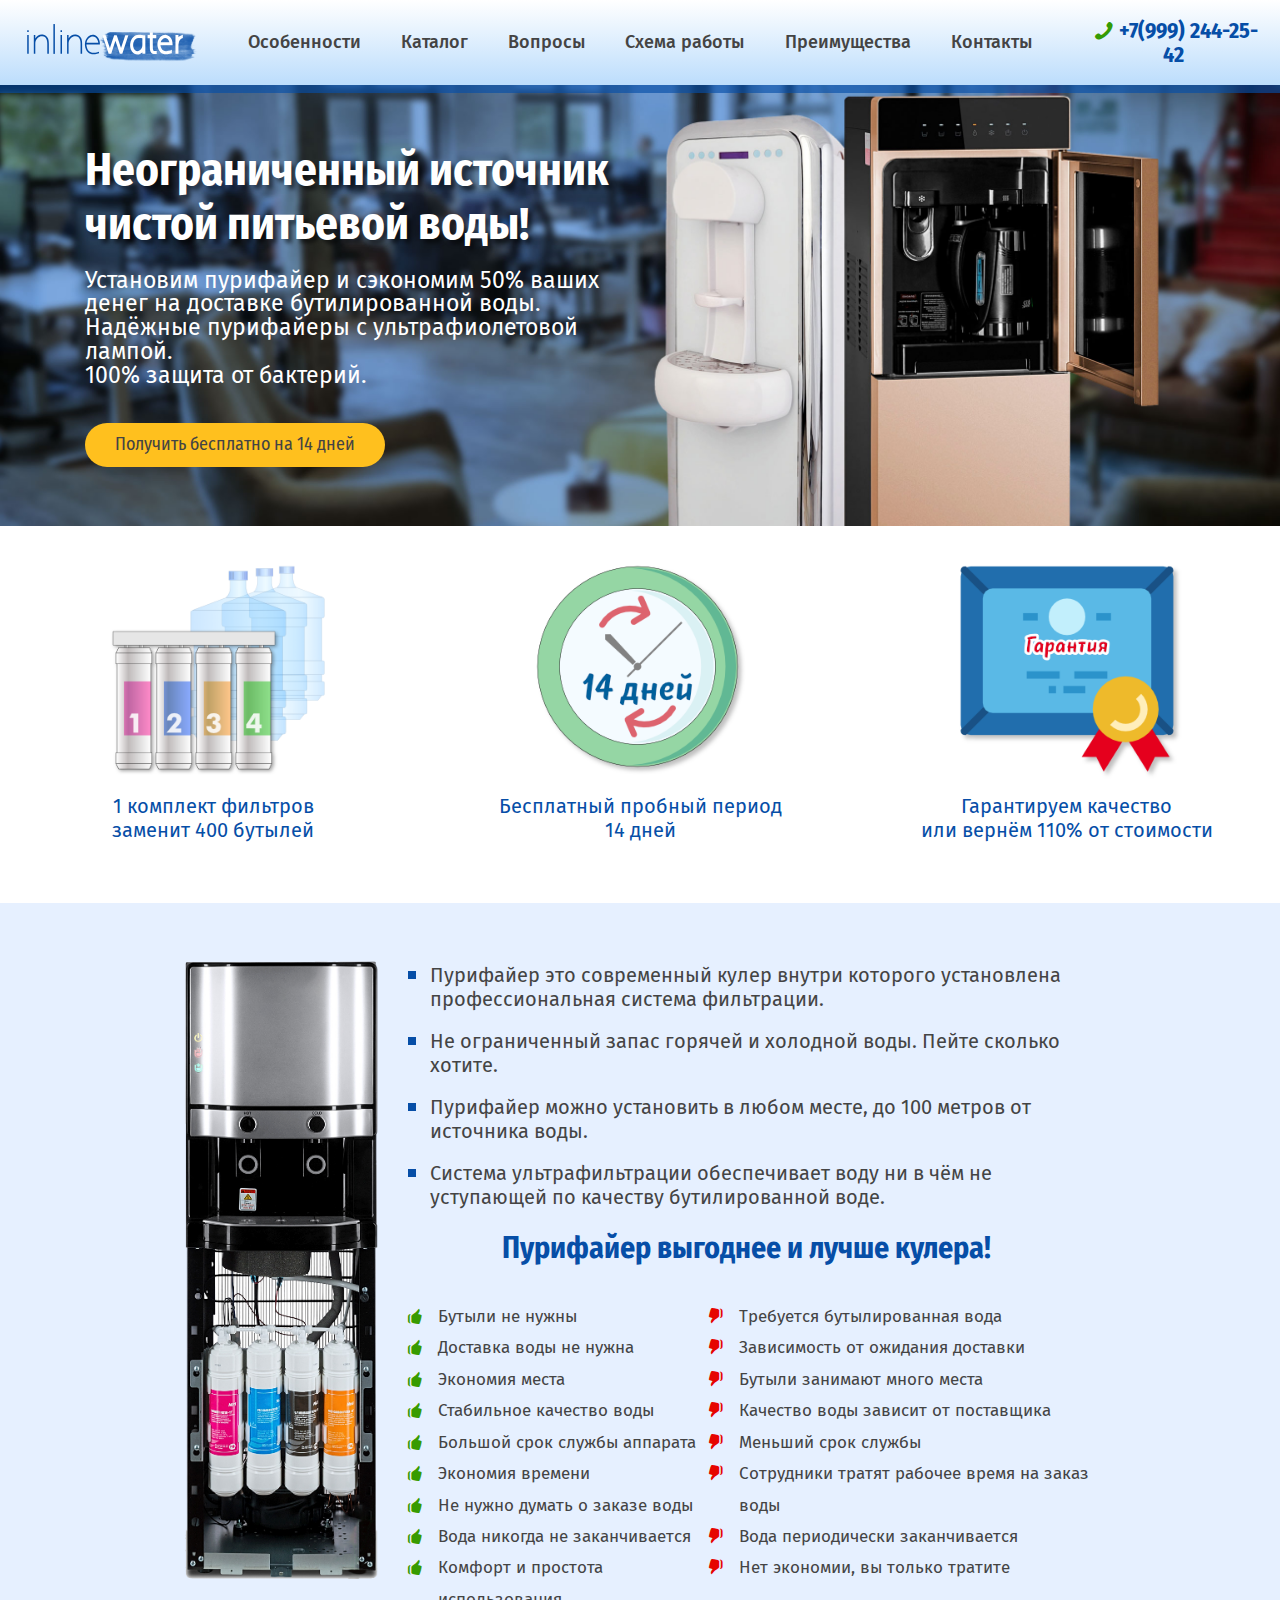
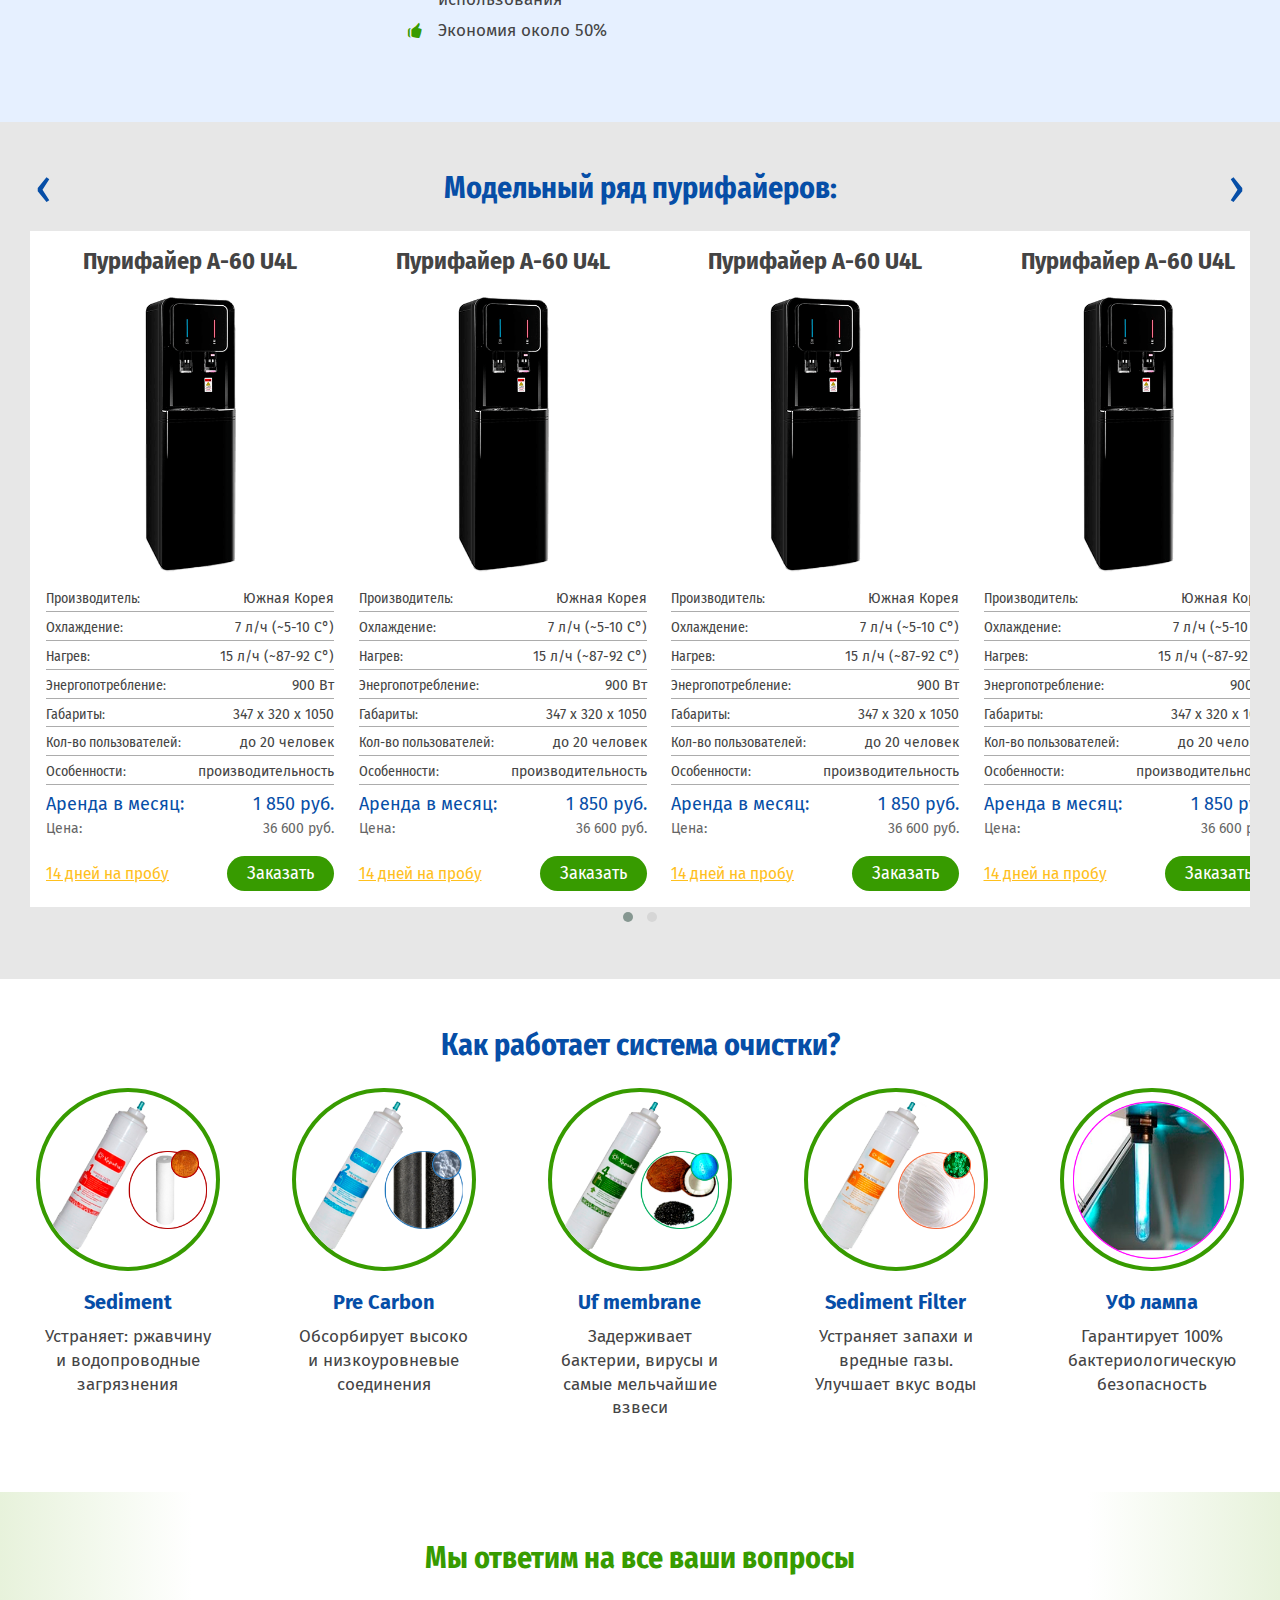
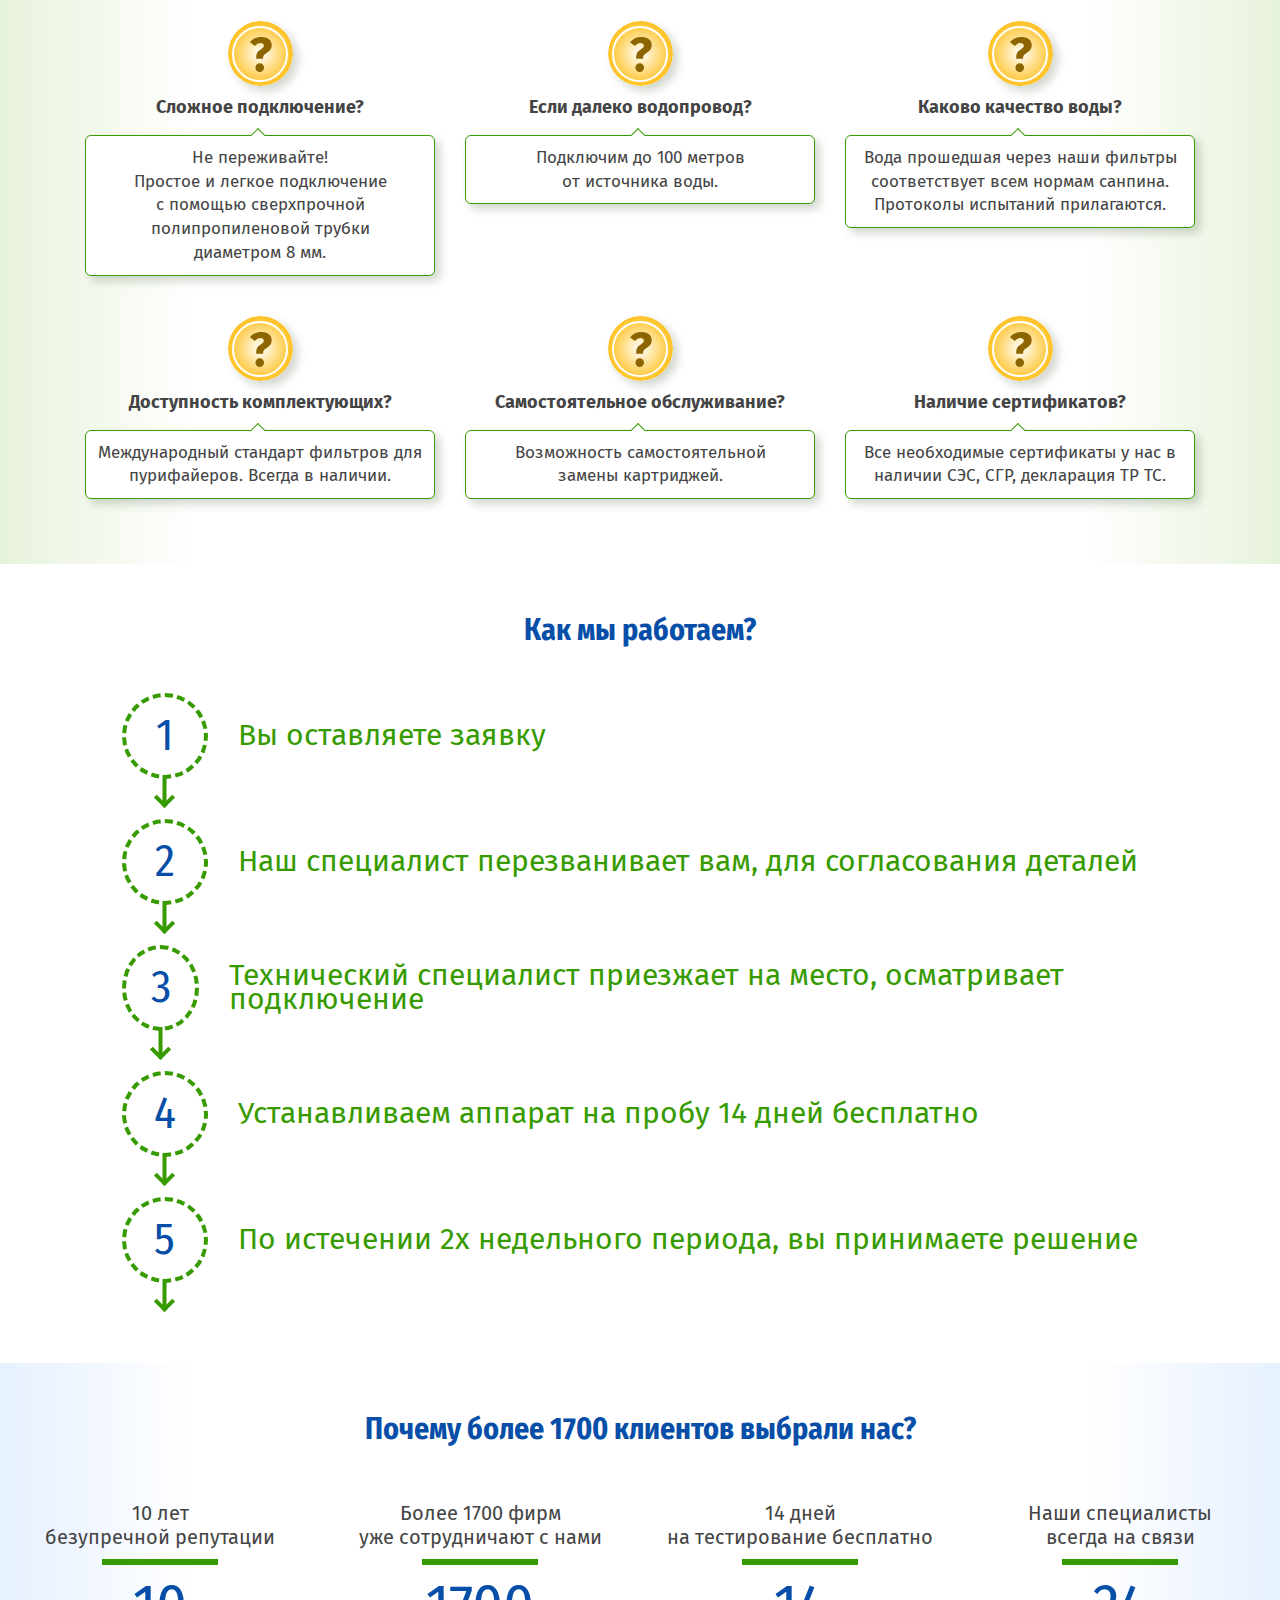
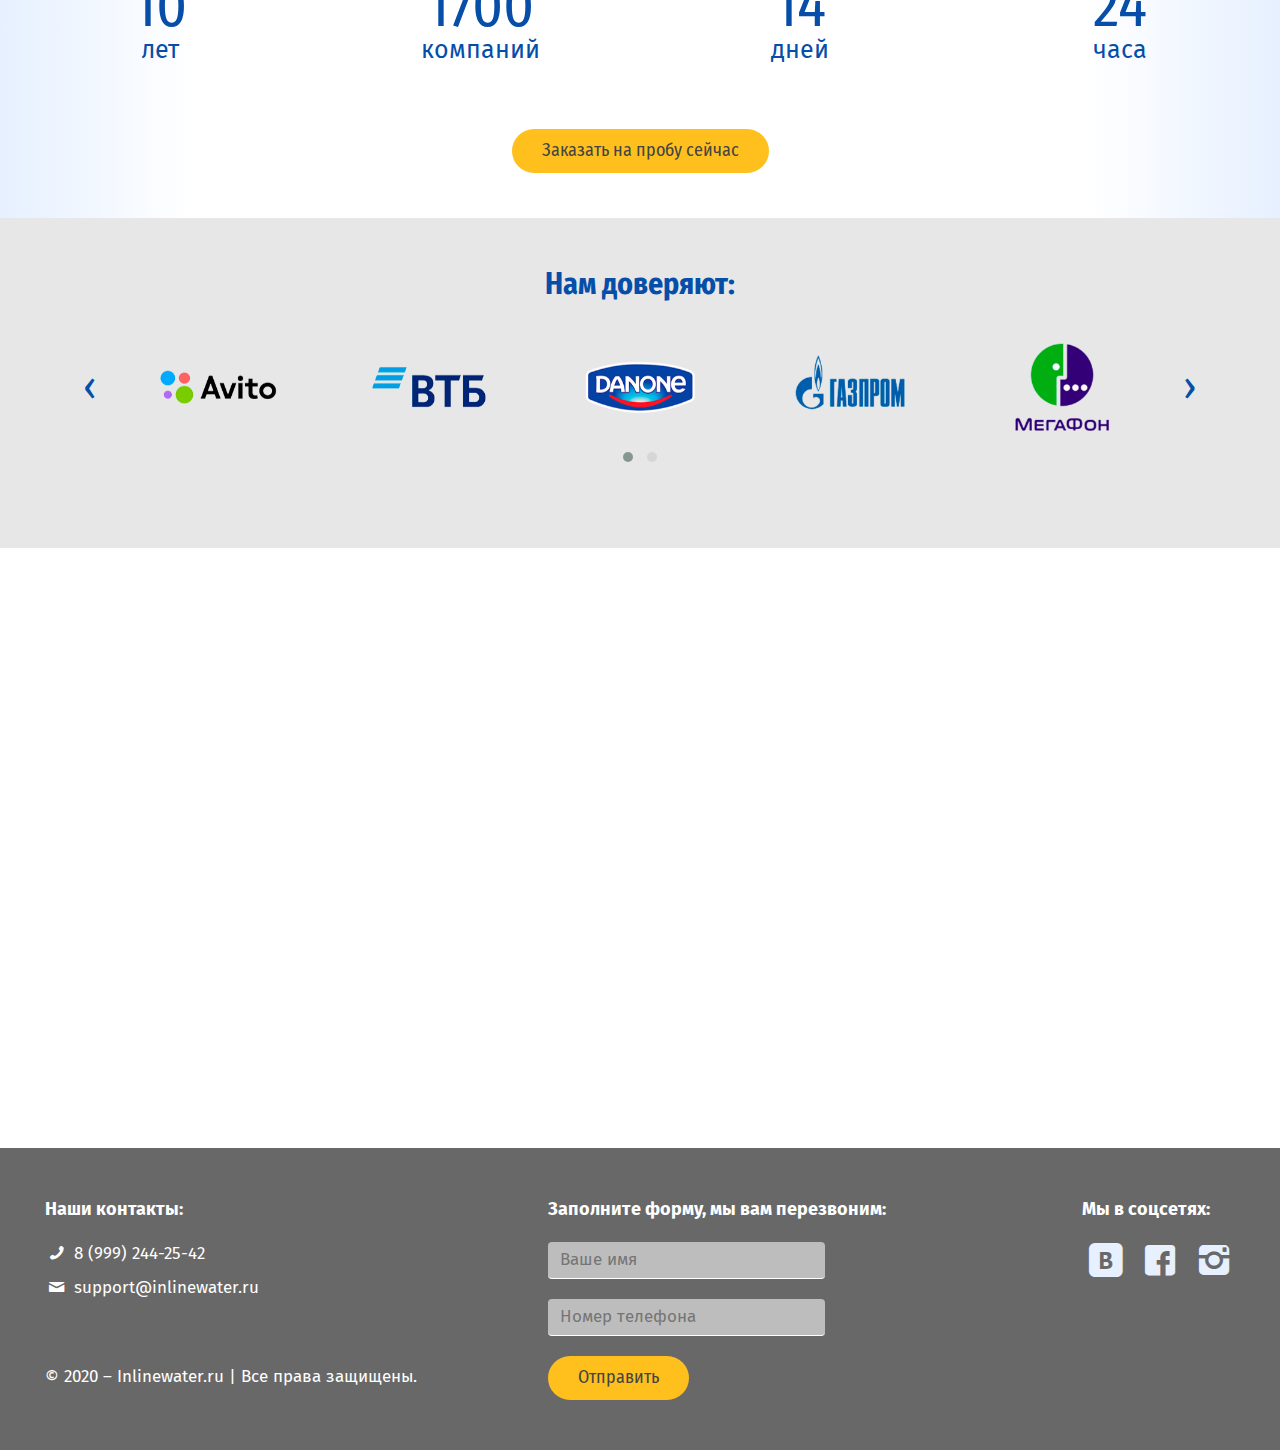
==== commit ff6b264d: "New card item" ====
--- a/index.html
+++ b/index.html
@@ -143,22 +143,16 @@
 					<h3 class="h3 model-name">Пурифайер A-60 U4L</h3>
 					<div class="model-image"><img src="img/catalog/a60-u4l.png" alt="a60-u4l"></div>
 					<ul class="model-parametr">
-						<li><span>Производитель:</span>
-							<p>Южная Корея</p>
-						</li>
-						<li><span>Охлаждение:</span>
-							<p>7 л/ч (~5-10 C°)</p>
-						</li>
-						<li><span>Нагрев:</span>
-							<p>15 л/ч (~87-92 С°)</p>
-						</li>
-						<li><span>Энергопотребление:</span>
-							<p>900 Вт</p>
-						</li>
-						<li><span>Габариты:</span>
-							<p>347 х 320 х 1050</p>
-						</li>
+						<li><span>Производитель:</span>Южная Корея</li>
+						<li><span>Охлаждение:</span>7 л/ч (~5-10 C°)</li>
+						<li><span>Нагрев:</span>15 л/ч (~87-92 С°)</li>
+						<li><span>Энергопотребление:</span>900 Вт</li>
+						<li><span>Габариты:</span>347 х 320 х 1050</li>
+						<li><span>Кол-во пользователей:</span>до 20 человек</li>
+						<li><span>Особенности:</span>производительность</li>
 					</ul>
+					<div class="rentprice"><span>Аренда в месяц:</span>1 850 руб.</div>
+					<div class="price"><span>Цена:</span>36 600 руб.</div>
 					<div class="order">
 						<span class="rent">14 дней на пробу</span>
 						<button class="order-btn">Заказать</button>
@@ -169,22 +163,16 @@
 					<h3 class="h3 model-name">Пурифайер A-60 U4L</h3>
 					<div class="model-image"><img src="img/catalog/a60-u4l.png" alt="a60-u4l"></div>
 					<ul class="model-parametr">
-						<li><span>Производитель:</span>
-							<p>Южная Корея</p>
-						</li>
-						<li><span>Охлаждение:</span>
-							<p>7 л/ч (~5-10 C°)</p>
-						</li>
-						<li><span>Нагрев:</span>
-							<p>15 л/ч (~87-92 С°)</p>
-						</li>
-						<li><span>Энергопотребление:</span>
-							<p>900 Вт</p>
-						</li>
-						<li><span>Габариты:</span>
-							<p>347 х 320 х 1050</p>
-						</li>
+						<li><span>Производитель:</span>Южная Корея</li>
+						<li><span>Охлаждение:</span>7 л/ч (~5-10 C°)</li>
+						<li><span>Нагрев:</span>15 л/ч (~87-92 С°)</li>
+						<li><span>Энергопотребление:</span>900 Вт</li>
+						<li><span>Габариты:</span>347 х 320 х 1050</li>
+						<li><span>Кол-во пользователей:</span>до 20 человек</li>
+						<li><span>Особенности:</span>производительность</li>
 					</ul>
+					<div class="rentprice"><span>Аренда в месяц:</span>1 850 руб.</div>
+					<div class="price"><span>Цена:</span>36 600 руб.</div>
 					<div class="order">
 						<span class="rent">14 дней на пробу</span>
 						<button class="order-btn">Заказать</button>
@@ -195,22 +183,16 @@
 					<h3 class="h3 model-name">Пурифайер A-60 U4L</h3>
 					<div class="model-image"><img src="img/catalog/a60-u4l.png" alt="a60-u4l"></div>
 					<ul class="model-parametr">
-						<li><span>Производитель:</span>
-							<p>Южная Корея</p>
-						</li>
-						<li><span>Охлаждение:</span>
-							<p>7 л/ч (~5-10 C°)</p>
-						</li>
-						<li><span>Нагрев:</span>
-							<p>15 л/ч (~87-92 С°)</p>
-						</li>
-						<li><span>Энергопотребление:</span>
-							<p>900 Вт</p>
-						</li>
-						<li><span>Габариты:</span>
-							<p>347 х 320 х 1050</p>
-						</li>
+						<li><span>Производитель:</span>Южная Корея</li>
+						<li><span>Охлаждение:</span>7 л/ч (~5-10 C°)</li>
+						<li><span>Нагрев:</span>15 л/ч (~87-92 С°)</li>
+						<li><span>Энергопотребление:</span>900 Вт</li>
+						<li><span>Габариты:</span>347 х 320 х 1050</li>
+						<li><span>Кол-во пользователей:</span>до 20 человек</li>
+						<li><span>Особенности:</span>производительность</li>
 					</ul>
+					<div class="rentprice"><span>Аренда в месяц:</span>1 850 руб.</div>
+					<div class="price"><span>Цена:</span>36 600 руб.</div>
 					<div class="order">
 						<span class="rent">14 дней на пробу</span>
 						<button class="order-btn">Заказать</button>
@@ -221,22 +203,16 @@
 					<h3 class="h3 model-name">Пурифайер A-60 U4L</h3>
 					<div class="model-image"><img src="img/catalog/a60-u4l.png" alt="a60-u4l"></div>
 					<ul class="model-parametr">
-						<li><span>Производитель:</span>
-							<p>Южная Корея</p>
-						</li>
-						<li><span>Охлаждение:</span>
-							<p>7 л/ч (~5-10 C°)</p>
-						</li>
-						<li><span>Нагрев:</span>
-							<p>15 л/ч (~87-92 С°)</p>
-						</li>
-						<li><span>Энергопотребление:</span>
-							<p>900 Вт</p>
-						</li>
-						<li><span>Габариты:</span>
-							<p>347 х 320 х 1050</p>
-						</li>
+						<li><span>Производитель:</span>Южная Корея</li>
+						<li><span>Охлаждение:</span>7 л/ч (~5-10 C°)</li>
+						<li><span>Нагрев:</span>15 л/ч (~87-92 С°)</li>
+						<li><span>Энергопотребление:</span>900 Вт</li>
+						<li><span>Габариты:</span>347 х 320 х 1050</li>
+						<li><span>Кол-во пользователей:</span>до 20 человек</li>
+						<li><span>Особенности:</span>производительность</li>
 					</ul>
+					<div class="rentprice"><span>Аренда в месяц:</span>1 850 руб.</div>
+					<div class="price"><span>Цена:</span>36 600 руб.</div>
 					<div class="order">
 						<span class="rent">14 дней на пробу</span>
 						<button class="order-btn">Заказать</button>
@@ -247,22 +223,16 @@
 					<h3 class="h3 model-name">Пурифайер A-60 U4L</h3>
 					<div class="model-image"><img src="img/catalog/a60-u4l.png" alt="a60-u4l"></div>
 					<ul class="model-parametr">
-						<li><span>Производитель:</span>
-							<p>Южная Корея</p>
-						</li>
-						<li><span>Охлаждение:</span>
-							<p>7 л/ч (~5-10 C°)</p>
-						</li>
-						<li><span>Нагрев:</span>
-							<p>15 л/ч (~87-92 С°)</p>
-						</li>
-						<li><span>Энергопотребление:</span>
-							<p>900 Вт</p>
-						</li>
-						<li><span>Габариты:</span>
-							<p>347 х 320 х 1050</p>
-						</li>
+						<li><span>Производитель:</span>Южная Корея</li>
+						<li><span>Охлаждение:</span>7 л/ч (~5-10 C°)</li>
+						<li><span>Нагрев:</span>15 л/ч (~87-92 С°)</li>
+						<li><span>Энергопотребление:</span>900 Вт</li>
+						<li><span>Габариты:</span>347 х 320 х 1050</li>
+						<li><span>Кол-во пользователей:</span>до 20 человек</li>
+						<li><span>Особенности:</span>производительность</li>
 					</ul>
+					<div class="rentprice"><span>Аренда в месяц:</span>1 850 руб.</div>
+					<div class="price"><span>Цена:</span>36 600 руб.</div>
 					<div class="order">
 						<span class="rent">14 дней на пробу</span>
 						<button class="order-btn">Заказать</button>
--- a/css/main.min.css
+++ b/css/main.min.css
@@ -1,2 +1,2 @@
-.st{padding:5vh 0}html{font-size:10px;-webkit-box-sizing:border-box;box-sizing:border-box}html body{font-family:'Fira Sans', sans-serif;font-size:1.7rem;line-height:140%;color:#444;padding-top:84px}.hidden{display:none}.img-respons{position:relative;display:inline-block;max-width:100%}.text-right{text-align:right}.h1{font-family:'Fira Sans Condensed', sans-serif;font-size:4.5rem;line-height:120%;margin-bottom:2vh}.h2{font-family:'Fira Sans Condensed', sans-serif;text-align:center;font-size:3rem;color:#064ea7;margin:1rem 0 3rem}.h3{font-family:'Fira Sans Condensed', sans-serif;font-size:2.4rem;line-height:120%;margin-bottom:1.5rem}.h4{font-size:1.8rem}.subhead{font-size:2.3rem;margin:0}.responseimg{display:block;width:100%;max-width:100%}button:active,button:focus,button:hover{outline:none}.base-btn{display:inline-block;border:none;outline:none;overflow:hidden;background-color:#ffc01e;color:#444;font-family:'Fira Sans Condensed', sans-serif;font-size:1.8rem;margin-top:4vh;padding:10px 30px;border-radius:3rem}.base-btn:hover{-webkit-transform:scale(1.03);transform:scale(1.03);-webkit-transition:all .3s;transition:all .3s}.base-btn:active{background-color:#d19600;color:#111;-webkit-transform:scale(1);transform:scale(1);-webkit-transition:-webkit-transform .1s;transition:-webkit-transform .1s;transition:transform .1s;transition:transform .1s, -webkit-transform .1s}.order-btn{display:inline-block;border:none;outline:none;overflow:hidden;background-color:#379b00;text-align:center;color:#fff;font-family:'Fira Sans Condensed', sans-serif;font-size:1.8rem;padding:6px 20px;border-radius:3rem}.order-btn:hover{-webkit-transform:scale(1.03);transform:scale(1.03);-webkit-transition:all .3s;transition:all .3s}.order-btn:active{background-color:#1c4f00;color:#ccc;-webkit-transform:scale(1);transform:scale(1);-webkit-transition:-webkit-transform .1s;transition:-webkit-transform .1s;transition:transform .1s;transition:transform .1s, -webkit-transform .1s}.modal-overlay{position:fixed;display:-webkit-box;display:-ms-flexbox;display:flex;-webkit-box-pack:center;-ms-flex-pack:center;justify-content:center;-webkit-box-align:center;-ms-flex-align:center;align-items:center;top:0;left:0;right:0;bottom:0;background-color:rgba(0,0,0,0.8);z-index:11}.modal-overlay .modal{position:absolute;max-width:500px;padding:3rem;background-color:#fff;text-align:center;border-radius:8px}.modal-overlay .modal .modal-close{position:absolute;display:-webkit-box;display:-ms-flexbox;display:flex;-webkit-box-pack:center;-ms-flex-pack:center;justify-content:center;-webkit-box-align:center;-ms-flex-align:center;align-items:center;top:10px;right:10px;width:40px;height:40px;border:none;padding:0;background-color:transparent;font-size:3rem;color:#666666}.modal-overlay .modal .modalform .form-input{width:100%;padding:6px 12px;background-color:#e0e0e0;border:none;border-bottom:1px solid #999;border-radius:4px;margin-top:2rem}.modal-overlay .modal .modalform .base-btn{margin-top:2rem}.header-main{position:relative;height:91vh}.header-main .topmenu{display:-webkit-box;display:-ms-flexbox;display:flex;-webkit-box-align:center;-ms-flex-align:center;align-items:center;position:fixed;top:0;left:0;right:0;height:85px;background:-webkit-gradient(linear, left top, left bottom, from(#fff), to(#BCDDFC));background:linear-gradient(180deg, #fff 0%, #BCDDFC 100%);z-index:10}.header-main .topmenu .logo{display:block;margin:auto;text-align:center}.header-main .topmenu .logo img{max-width:220px}.header-main .topmenu .nav ul{display:-webkit-box;display:-ms-flexbox;display:flex;-ms-flex-pack:distribute;justify-content:space-around;margin:0;padding:0;list-style:none;text-align:center}.header-main .topmenu .nav ul li{padding:4px 8px}.header-main .topmenu .nav ul li a{font-size:1.8rem;color:#444;font-weight:500}.header-main .topmenu .phone{font-family:'Fira Sans Condensed', sans-serif;font-size:2.2rem;font-weight:700;color:#064ea7;text-align:center}.header-main .topmenu .phone .icon-phone{color:#349b04}.header-main .topmenu_overlay{position:absolute;height:8px;bottom:-8px;left:0;right:0;background-color:rgba(6,78,167,0.65)}.header-main .header_baner{position:relative;background-image:url(../img/header_bg.jpg);background-position:center;background-size:cover;background-repeat:no-repeat;color:#fff;padding:6.5vh 0}.header-main .header_baner .h1{text-shadow:4px 4px 4px rgba(0,0,0,0.55)}.header-main .advantages{padding:0 0 4vh}.header-main .advantages .advantage-item{text-align:center;font-size:2rem;line-height:120%;color:#064ea7;margin:2vh 0}.header-main .advantages .advantage-item img{max-width:250px;display:inline-block}.about{background-color:#e6f0ff}.about .aboutimg{width:auto;max-height:650px;margin:auto}.about .about-block{margin-top:1.5rem;margin-left:2rem}.about .about-block .about_text{position:relative;display:inline-block;font-size:2rem;padding-left:2.2rem;line-height:120%;color:#444;margin-bottom:1.8rem}.about .about-block .about_text::before{content:'';display:block;position:absolute;left:0;top:8px;width:8px;height:8px;background:#064ea7}.about .comparison{display:-webkit-box;display:-ms-flexbox;display:flex;-ms-flex-pack:distribute;justify-content:space-around;margin-left:20px;padding:1rem 0 3rem}.about .comparison ul{position:relative;list-style-type:none;margin:0;padding:0}.about .comparison .positive li{padding-left:3rem;line-height:185%}.about .comparison .positive li::before{content:'\e800';font-family:fontello;position:absolute;left:0;color:#379b00}.about .comparison .negative li{padding-left:3rem;line-height:185%}.about .comparison .negative li::before{content:'\e801';font-family:fontello;position:absolute;left:0;color:#e60500}.howwork .steps{margin:3vh 0}.cleanstep-item{position:relative;display:-webkit-box;display:-ms-flexbox;display:flex;-webkit-box-orient:vertical;-webkit-box-direction:normal;-ms-flex-direction:column;flex-direction:column;-webkit-box-align:center;-ms-flex-align:center;align-items:center;text-align:center}.cleanstep-item .item-img{max-width:230px;border:4px solid #379b00;border-radius:50%;overflow:hidden;margin-bottom:2rem}.cleanstep-item .item-img img{display:block;width:100%}.cleanstep-item .item-title{font-size:2rem;font-weight:700;color:#064ea7;margin-bottom:1rem}.catalog{height:90vh;background-color:#e7e7e7;padding-left:30px;padding-right:30px}.catalog .catalog-slider_item{display:-webkit-box;display:-ms-flexbox;display:flex;-webkit-box-orient:vertical;-webkit-box-direction:normal;-ms-flex-direction:column;flex-direction:column;background-color:#fff;width:320px;padding:20px}.catalog .catalog-slider_item .model-name{text-align:center}.catalog .catalog-slider_item .model-image{margin-bottom:6px;text-align:center}.catalog .catalog-slider_item .model-image img{display:inline-block;max-width:280px}.catalog .catalog-slider_item .model-parametr{list-style:none;margin:0;padding:0;font-size:1.4rem}.catalog .catalog-slider_item .model-parametr li{display:-webkit-box;display:-ms-flexbox;display:flex;-webkit-box-pack:justify;-ms-flex-pack:justify;justify-content:space-between;border-bottom:1px solid #acacac;padding:6px 0 0}.catalog .catalog-slider_item .model-parametr li span{display:inline-block;font-family:'Fira Sans Condensed', sans-serif;text-align:left}.catalog .catalog-slider_item .model-parametr li p{display:inline-block;text-align:left;margin:0}.catalog .catalog-slider_item .order{display:-webkit-box;display:-ms-flexbox;display:flex;-webkit-box-pack:justify;-ms-flex-pack:justify;justify-content:space-between;-webkit-box-align:center;-ms-flex-align:center;align-items:center;margin-top:2.5rem}.catalog .catalog-slider_item .order .rent{font-family:'Fira Sans Condensed', sans-serif;text-decoration:underline;color:#ffc01e}.catalog .catalog-slider .owl-nav{position:relative;max-width:600px;margin:20px auto}.catalog .catalog-slider .owl-nav .owl-prev{position:absolute;top:0;left:0}.catalog .catalog-slider .owl-nav .owl-prev span{font-size:4rem;color:#064ea7}.catalog .catalog-slider .owl-nav .owl-next{position:absolute;top:0;right:0}.catalog .catalog-slider .owl-nav .owl-next span{font-size:4rem;color:#064ea7}.questions{background:-webkit-gradient(linear, left top, right top, from(#e7f2db), color-stop(15%, #fff), color-stop(85%, #fff), to(#e7f2db));background:linear-gradient(90deg, #e7f2db 0%, #fff 15%, #fff 85%, #e7f2db 100%)}.questions .h2{color:#379b00}.question-item{text-align:center;margin:2rem 0}.question-item img{display:inline-block;max-width:65px;border-radius:50%;margin-bottom:1rem;-webkit-box-shadow:5px 5px 10px #18330633;box-shadow:5px 5px 10px #18330633}.question-item .h3{color:#379b00}.question-item .answer{position:relative;display:block;padding:10px;margin:15px 0 0 0;border:1px solid #379b00;border-radius:6px;background-color:#fff;-webkit-box-shadow:5px 5px 10px #18330633;box-shadow:5px 5px 10px #18330633}.question-item .answer::before{content:'';position:absolute;display:block;top:-6px;left:48%;width:10px;height:10px;background-color:#fff;border-left:1px solid #379b00;border-top:1px solid #379b00;-webkit-transform:rotate(45deg);transform:rotate(45deg)}.stages{padding-bottom:6rem}.stage-item{display:-webkit-box;display:-ms-flexbox;display:flex;-webkit-box-pack:start;-ms-flex-pack:start;justify-content:start;-webkit-box-align:center;-ms-flex-align:center;align-items:center;margin:2rem 0}.stage-item_icon{display:-webkit-box;display:-ms-flexbox;display:flex;position:relative;-webkit-box-pack:center;-ms-flex-pack:center;justify-content:center;-webkit-box-align:center;-ms-flex-align:center;align-items:center;width:86px;height:86px;font-size:4.5rem;font-family:'Fira Sans Condensed', sans-serif;border:4px dashed #379b00;border-radius:50%;color:#064ea7;margin-right:3rem}.stage-item_icon::before{content:'';display:block;-webkit-box-sizing:border-box;box-sizing:border-box;position:absolute;bottom:-30px;margin:0 auto;width:15px;height:15px;border-right:4px solid #379b00;border-bottom:4px solid #379b00;-webkit-transform:rotate(45deg);transform:rotate(45deg)}.stage-item_icon::after{content:'';display:block;position:absolute;bottom:-30px;margin:0 auto;width:4px;height:30px;-webkit-transform:translateX(-0.5px);transform:translateX(-0.5px);background-color:#379b00}.stage-item_description{color:#379b00;font-size:3rem}.why{background:-webkit-gradient(linear, left top, right top, from(#e6f0ff), color-stop(15%, #fff), color-stop(85%, #fff), to(#e6f0ff));background:linear-gradient(90deg, #e6f0ff 0%, #fff 15%, #fff 85%, #e6f0ff 100%);text-align:center}.why-item{text-align:center;margin:3rem 0}.why-item .why-descr{font-size:2rem;margin-bottom:1rem}.why-item .why-digit{font-size:2.5rem;color:#064ea7}.why-item .why-digit span{display:block;font-family:'Fira Sans Condensed', sans-serif;max-width:40%;font-size:6rem;margin:0 auto;padding:30px 0 20px;border-top:6px solid #379b00}.why-item .base-btn{position:relative}.brands{background-color:#e7e7e7}.brands .brands-wrapper{max-width:80%;margin:0 auto}.brands .brands-wrapper .brand-slider{position:relative;margin:3rem 0}.brands .brands-wrapper .brand-slider_item{max-width:120px;margin:auto}.brands .brands-wrapper .brand-slider .owl-nav{position:absolute;top:30%;width:100%;margin:0}.brands .brands-wrapper .brand-slider .owl-nav .owl-prev{position:absolute;left:-50px;font-size:4rem;color:#064ea7}.brands .brands-wrapper .brand-slider .owl-nav .owl-next{position:absolute;right:-50px;font-size:4rem;color:#064ea7}.googlemap{height:600px;margin:0;padding:0;font-size:0;-webkit-box-sizing:border-box;box-sizing:border-box;overflow:hidden}.footer{background-color:#686868;color:#fff;padding:5rem 0}.footer .contacts{margin-left:30px}.footer .h4{margin-bottom:2rem}.footer .copyright{margin-left:30px;margin-top:6.5rem}.footer_form .form-input{width:55%;padding:6px 12px;background-color:#bdbdbd;border:none;border-bottom:1px solid #fff;border-radius:4px;margin-bottom:2rem}.footer .base-btn{margin:0}.footer .socialgroup{margin:0 auto}.footer .socialgroup .social-item{display:inline-block}.footer .socialgroup .social-item i{display:block;color:#e6f0ff}.footer .socialgroup .social-item i::before{font-size:3.5rem}.footer .socialgroup .social-item i:hover{color:#80b3ff;-webkit-transition:all .3s;transition:all .3s}.footer .socialgroup .social-item i:active i{color:#67a4ff;-webkit-transition:-webkit-transform .1s;transition:-webkit-transform .1s;transition:transform .1s;transition:transform .1s, -webkit-transform .1s}
+.st{padding:5vh 0}html{font-size:10px;-webkit-box-sizing:border-box;box-sizing:border-box}html body{font-family:'Fira Sans', sans-serif;font-size:1.7rem;line-height:140%;color:#444;padding-top:84px}.hidden{display:none}.img-respons{position:relative;display:inline-block;max-width:100%}.text-right{text-align:right}.h1{font-family:'Fira Sans Condensed', sans-serif;font-size:4.5rem;line-height:120%;margin-bottom:2vh}.h2{font-family:'Fira Sans Condensed', sans-serif;text-align:center;font-size:3rem;color:#064ea7;margin:1rem 0 3rem}.h3{font-family:'Fira Sans Condensed', sans-serif;font-size:2.4rem;line-height:120%;margin-bottom:1.5rem}.h4{font-size:1.8rem}.subhead{font-size:2.3rem;margin:0}.responseimg{display:block;width:100%;max-width:100%}button:active,button:focus,button:hover{outline:none}.base-btn{display:inline-block;border:none;outline:none;overflow:hidden;background-color:#ffc01e;color:#444;font-family:'Fira Sans Condensed', sans-serif;font-size:1.8rem;margin-top:4vh;padding:10px 30px;border-radius:3rem}.base-btn:hover{-webkit-transform:scale(1.03);transform:scale(1.03);-webkit-transition:all .3s;transition:all .3s}.base-btn:active{background-color:#d19600;color:#111;-webkit-transform:scale(1);transform:scale(1);-webkit-transition:-webkit-transform .1s;transition:-webkit-transform .1s;transition:transform .1s;transition:transform .1s, -webkit-transform .1s}.order-btn{display:inline-block;border:none;outline:none;overflow:hidden;background-color:#379b00;text-align:center;color:#fff;font-family:'Fira Sans Condensed', sans-serif;font-size:1.8rem;padding:6px 20px;border-radius:3rem}.order-btn:hover{-webkit-transform:scale(1.03);transform:scale(1.03);-webkit-transition:all .3s;transition:all .3s}.order-btn:active{background-color:#1c4f00;color:#ccc;-webkit-transform:scale(1);transform:scale(1);-webkit-transition:-webkit-transform .1s;transition:-webkit-transform .1s;transition:transform .1s;transition:transform .1s, -webkit-transform .1s}.modal-overlay{position:fixed;display:-webkit-box;display:-ms-flexbox;display:flex;-webkit-box-pack:center;-ms-flex-pack:center;justify-content:center;-webkit-box-align:center;-ms-flex-align:center;align-items:center;top:0;left:0;right:0;bottom:0;background-color:rgba(0,0,0,0.8);z-index:11}.modal-overlay .modal{position:absolute;max-width:500px;padding:3rem;background-color:#fff;text-align:center;border-radius:8px}.modal-overlay .modal .modal-close{position:absolute;display:-webkit-box;display:-ms-flexbox;display:flex;-webkit-box-pack:center;-ms-flex-pack:center;justify-content:center;-webkit-box-align:center;-ms-flex-align:center;align-items:center;top:10px;right:10px;width:40px;height:40px;border:none;padding:0;background-color:transparent;font-size:3rem;color:#666666}.modal-overlay .modal .modalform .form-input{width:100%;padding:6px 12px;background-color:#e0e0e0;border:none;border-bottom:1px solid #999;border-radius:4px;margin-top:2rem}.modal-overlay .modal .modalform .base-btn{margin-top:2rem}.header-main{position:relative;height:91vh}.header-main .topmenu{display:-webkit-box;display:-ms-flexbox;display:flex;-webkit-box-align:center;-ms-flex-align:center;align-items:center;position:fixed;top:0;left:0;right:0;height:85px;background:-webkit-gradient(linear, left top, left bottom, from(#fff), to(#BCDDFC));background:linear-gradient(180deg, #fff 0%, #BCDDFC 100%);z-index:10}.header-main .topmenu .logo{display:block;margin:auto;text-align:center}.header-main .topmenu .logo img{max-width:220px}.header-main .topmenu .nav ul{display:-webkit-box;display:-ms-flexbox;display:flex;-ms-flex-pack:distribute;justify-content:space-around;margin:0;padding:0;list-style:none;text-align:center}.header-main .topmenu .nav ul li{padding:4px 8px}.header-main .topmenu .nav ul li a{font-size:1.8rem;color:#444;font-weight:500}.header-main .topmenu .phone{font-family:'Fira Sans Condensed', sans-serif;font-size:2.2rem;font-weight:700;color:#064ea7;text-align:center}.header-main .topmenu .phone .icon-phone{color:#349b04}.header-main .topmenu_overlay{position:absolute;height:8px;bottom:-8px;left:0;right:0;background-color:rgba(6,78,167,0.65)}.header-main .header_baner{position:relative;background-image:url(../img/header_bg.jpg);background-position:center;background-size:cover;background-repeat:no-repeat;color:#fff;padding:6.5vh 0}.header-main .header_baner .h1{text-shadow:4px 4px 4px rgba(0,0,0,0.55)}.header-main .advantages{padding:0 0 4vh}.header-main .advantages .advantage-item{text-align:center;font-size:2rem;line-height:120%;color:#064ea7;margin:2vh 0}.header-main .advantages .advantage-item img{max-width:250px;display:inline-block}.about{background-color:#e6f0ff}.about .aboutimg{width:auto;max-height:650px;margin:auto}.about .about-block{margin-top:1.5rem;margin-left:2rem}.about .about-block .about_text{position:relative;display:inline-block;font-size:2rem;padding-left:2.2rem;line-height:120%;color:#444;margin-bottom:1.8rem}.about .about-block .about_text::before{content:'';display:block;position:absolute;left:0;top:8px;width:8px;height:8px;background:#064ea7}.about .comparison{display:-webkit-box;display:-ms-flexbox;display:flex;-ms-flex-pack:distribute;justify-content:space-around;margin-left:20px;padding:1rem 0 3rem}.about .comparison ul{position:relative;list-style-type:none;margin:0;padding:0}.about .comparison .positive li{padding-left:3rem;line-height:185%}.about .comparison .positive li::before{content:'\e800';font-family:fontello;position:absolute;left:0;color:#379b00}.about .comparison .negative li{padding-left:3rem;line-height:185%}.about .comparison .negative li::before{content:'\e801';font-family:fontello;position:absolute;left:0;color:#e60500}.howwork .steps{margin:3vh 0}.cleanstep-item{position:relative;display:-webkit-box;display:-ms-flexbox;display:flex;-webkit-box-orient:vertical;-webkit-box-direction:normal;-ms-flex-direction:column;flex-direction:column;-webkit-box-align:center;-ms-flex-align:center;align-items:center;text-align:center}.cleanstep-item .item-img{max-width:230px;border:4px solid #379b00;border-radius:50%;overflow:hidden;margin-bottom:2rem}.cleanstep-item .item-img img{display:block;width:100%}.cleanstep-item .item-title{font-size:2rem;font-weight:700;color:#064ea7;margin-bottom:1rem}.catalog{background-color:#e7e7e7;padding-left:30px;padding-right:30px}.catalog .catalog-slider_item{display:-webkit-box;display:-ms-flexbox;display:flex;-webkit-box-orient:vertical;-webkit-box-direction:normal;-ms-flex-direction:column;flex-direction:column;background-color:#fff;width:320px;padding:16px}.catalog .catalog-slider_item .model-name{text-align:center}.catalog .catalog-slider_item .model-image{margin-bottom:6px;text-align:center}.catalog .catalog-slider_item .model-image img{display:inline-block;max-width:250px}.catalog .catalog-slider_item .model-parametr{list-style:none;margin:0;padding:0;font-size:1.4rem}.catalog .catalog-slider_item .model-parametr li{display:-webkit-box;display:-ms-flexbox;display:flex;-webkit-box-pack:justify;-ms-flex-pack:justify;justify-content:space-between;border-bottom:1px solid #acacac;padding:4px 0 0}.catalog .catalog-slider_item .model-parametr li span{display:inline-block;font-family:'Fira Sans Condensed', sans-serif;text-align:left}.catalog .catalog-slider_item .rentprice{display:-webkit-box;display:-ms-flexbox;display:flex;-webkit-box-pack:justify;-ms-flex-pack:justify;justify-content:space-between;margin-top:8px;font-size:1.8rem;text-align:right;color:#064ea7}.catalog .catalog-slider_item .price{display:-webkit-box;display:-ms-flexbox;display:flex;-webkit-box-pack:justify;-ms-flex-pack:justify;justify-content:space-between;font-size:1.4rem;text-align:right;color:#666666}.catalog .catalog-slider_item .order{display:-webkit-box;display:-ms-flexbox;display:flex;-webkit-box-pack:justify;-ms-flex-pack:justify;justify-content:space-between;-webkit-box-align:center;-ms-flex-align:center;align-items:center;margin-top:1.5rem}.catalog .catalog-slider_item .order .rent{font-family:'Fira Sans Condensed', sans-serif;text-decoration:underline;color:#ffc01e}.catalog .catalog-slider .owl-nav{position:absolute;top:-60px;margin:0;width:100%}.catalog .catalog-slider .owl-nav .owl-prev{position:absolute;top:0;left:0}.catalog .catalog-slider .owl-nav .owl-prev span{font-size:5rem;color:#064ea7}.catalog .catalog-slider .owl-nav .owl-next{position:absolute;top:0;right:0}.catalog .catalog-slider .owl-nav .owl-next span{font-size:5rem;color:#064ea7}.questions{background:-webkit-gradient(linear, left top, right top, from(#e7f2db), color-stop(15%, #fff), color-stop(85%, #fff), to(#e7f2db));background:linear-gradient(90deg, #e7f2db 0%, #fff 15%, #fff 85%, #e7f2db 100%)}.questions .h2{color:#379b00}.question-item{text-align:center;margin:2rem 0}.question-item img{display:inline-block;max-width:65px;border-radius:50%;margin-bottom:1rem;-webkit-box-shadow:5px 5px 10px #18330633;box-shadow:5px 5px 10px #18330633}.question-item .h3{color:#379b00}.question-item .answer{position:relative;display:block;padding:10px;margin:15px 0 0 0;border:1px solid #379b00;border-radius:6px;background-color:#fff;-webkit-box-shadow:5px 5px 10px #18330633;box-shadow:5px 5px 10px #18330633}.question-item .answer::before{content:'';position:absolute;display:block;top:-6px;left:48%;width:10px;height:10px;background-color:#fff;border-left:1px solid #379b00;border-top:1px solid #379b00;-webkit-transform:rotate(45deg);transform:rotate(45deg)}.stages{padding-bottom:6rem}.stage-item{display:-webkit-box;display:-ms-flexbox;display:flex;-webkit-box-pack:start;-ms-flex-pack:start;justify-content:start;-webkit-box-align:center;-ms-flex-align:center;align-items:center;margin:2rem 0}.stage-item_icon{display:-webkit-box;display:-ms-flexbox;display:flex;position:relative;-webkit-box-pack:center;-ms-flex-pack:center;justify-content:center;-webkit-box-align:center;-ms-flex-align:center;align-items:center;width:86px;height:86px;font-size:4.5rem;font-family:'Fira Sans Condensed', sans-serif;border:4px dashed #379b00;border-radius:50%;color:#064ea7;margin-right:3rem}.stage-item_icon::before{content:'';display:block;-webkit-box-sizing:border-box;box-sizing:border-box;position:absolute;bottom:-30px;margin:0 auto;width:15px;height:15px;border-right:4px solid #379b00;border-bottom:4px solid #379b00;-webkit-transform:rotate(45deg);transform:rotate(45deg)}.stage-item_icon::after{content:'';display:block;position:absolute;bottom:-30px;margin:0 auto;width:4px;height:30px;-webkit-transform:translateX(-0.5px);transform:translateX(-0.5px);background-color:#379b00}.stage-item_description{color:#379b00;font-size:3rem}.why{background:-webkit-gradient(linear, left top, right top, from(#e6f0ff), color-stop(15%, #fff), color-stop(85%, #fff), to(#e6f0ff));background:linear-gradient(90deg, #e6f0ff 0%, #fff 15%, #fff 85%, #e6f0ff 100%);text-align:center}.why-item{text-align:center;margin:3rem 0}.why-item .why-descr{font-size:2rem;margin-bottom:1rem}.why-item .why-digit{font-size:2.5rem;color:#064ea7}.why-item .why-digit span{display:block;font-family:'Fira Sans Condensed', sans-serif;max-width:40%;font-size:6rem;margin:0 auto;padding:30px 0 20px;border-top:6px solid #379b00}.why-item .base-btn{position:relative}.brands{background-color:#e7e7e7}.brands .brands-wrapper{max-width:80%;margin:0 auto}.brands .brands-wrapper .brand-slider{position:relative;margin:3rem 0}.brands .brands-wrapper .brand-slider_item{max-width:120px;margin:auto}.brands .brands-wrapper .brand-slider .owl-nav{position:absolute;top:30%;width:100%;margin:0}.brands .brands-wrapper .brand-slider .owl-nav .owl-prev{position:absolute;left:-50px;font-size:4rem;color:#064ea7}.brands .brands-wrapper .brand-slider .owl-nav .owl-next{position:absolute;right:-50px;font-size:4rem;color:#064ea7}.googlemap{height:600px;margin:0;padding:0;font-size:0;-webkit-box-sizing:border-box;box-sizing:border-box;overflow:hidden}.footer{background-color:#686868;color:#fff;padding:5rem 0}.footer .contacts{margin-left:30px}.footer .h4{margin-bottom:2rem}.footer .copyright{margin-left:30px;margin-top:6.5rem}.footer_form .form-input{width:55%;padding:6px 12px;background-color:#bdbdbd;border:none;border-bottom:1px solid #fff;border-radius:4px;margin-bottom:2rem}.footer .base-btn{margin:0}.footer .socialgroup{margin:0 auto}.footer .socialgroup .social-item{display:inline-block}.footer .socialgroup .social-item i{display:block;color:#e6f0ff}.footer .socialgroup .social-item i::before{font-size:3.5rem}.footer .socialgroup .social-item i:hover{color:#80b3ff;-webkit-transition:all .3s;transition:all .3s}.footer .socialgroup .social-item i:active i{color:#67a4ff;-webkit-transition:-webkit-transform .1s;transition:-webkit-transform .1s;transition:transform .1s;transition:transform .1s, -webkit-transform .1s}
 /*# sourceMappingURL=main.min.css.map */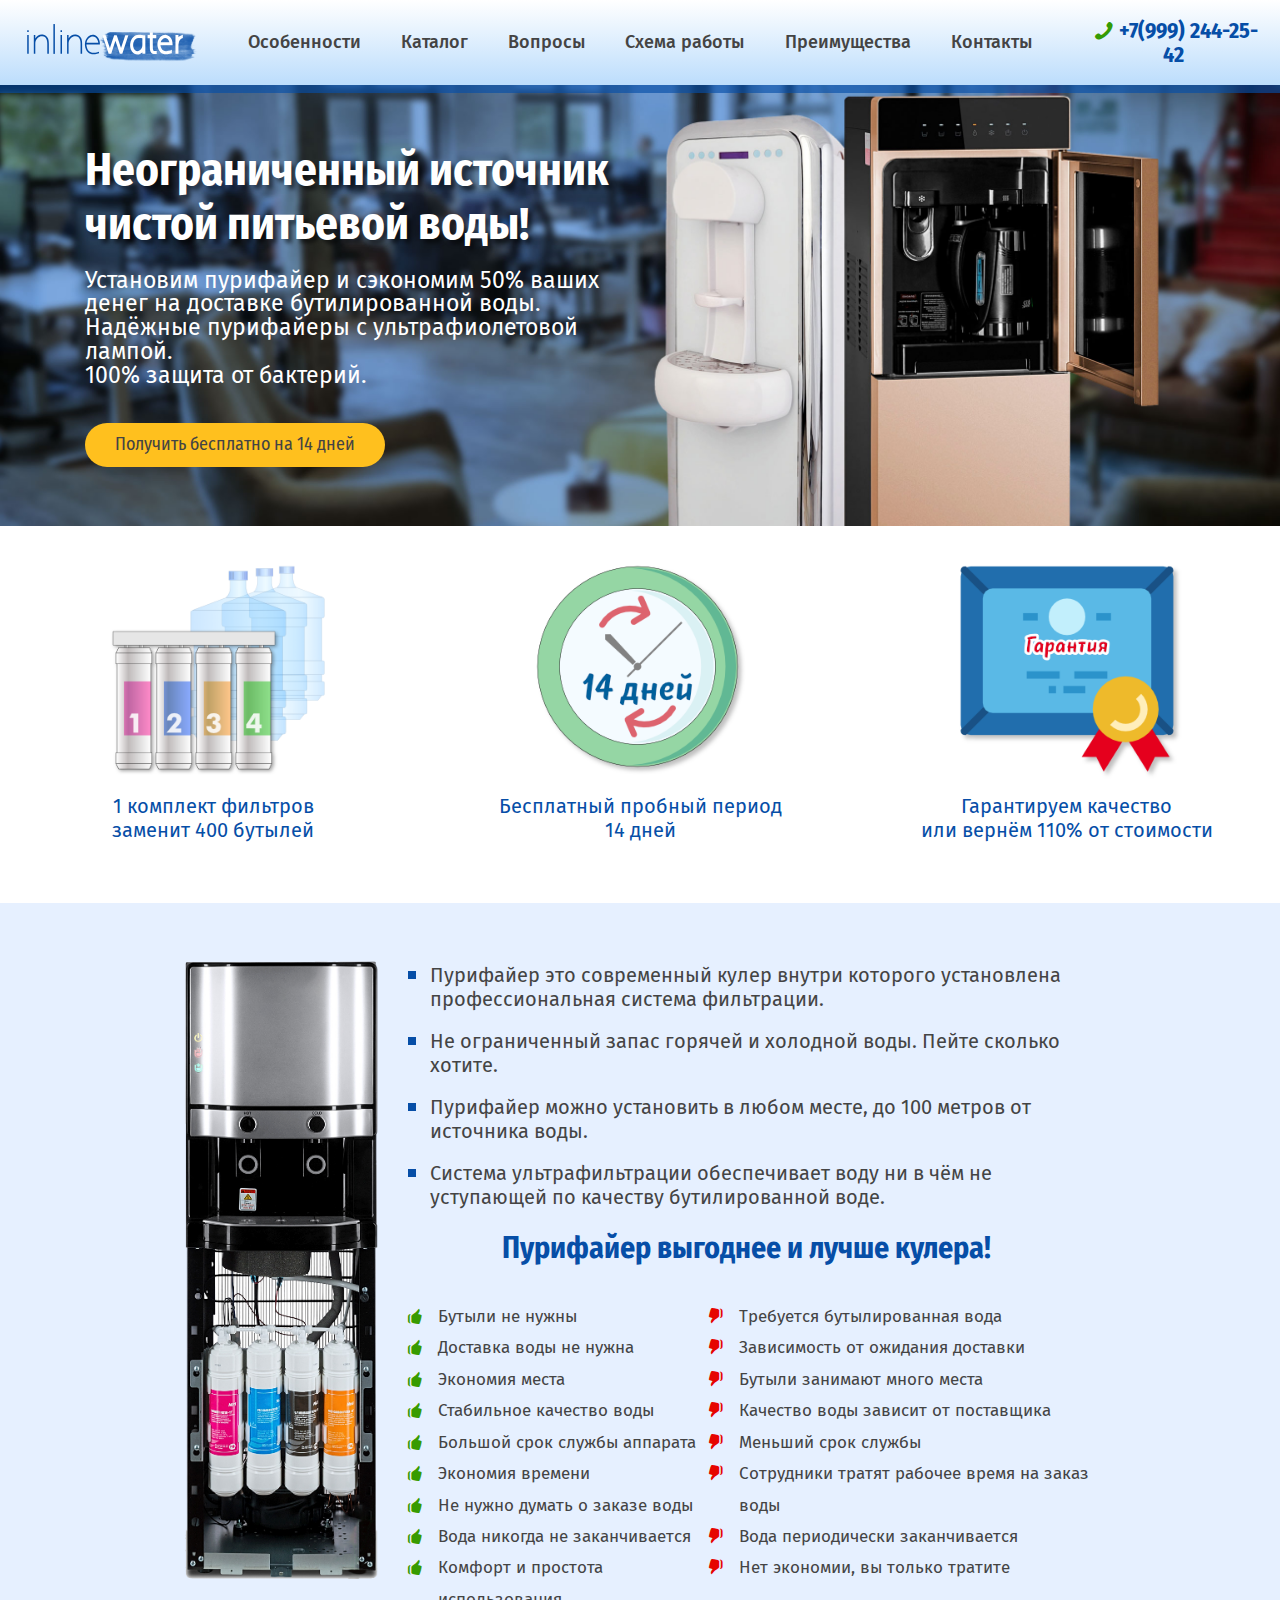
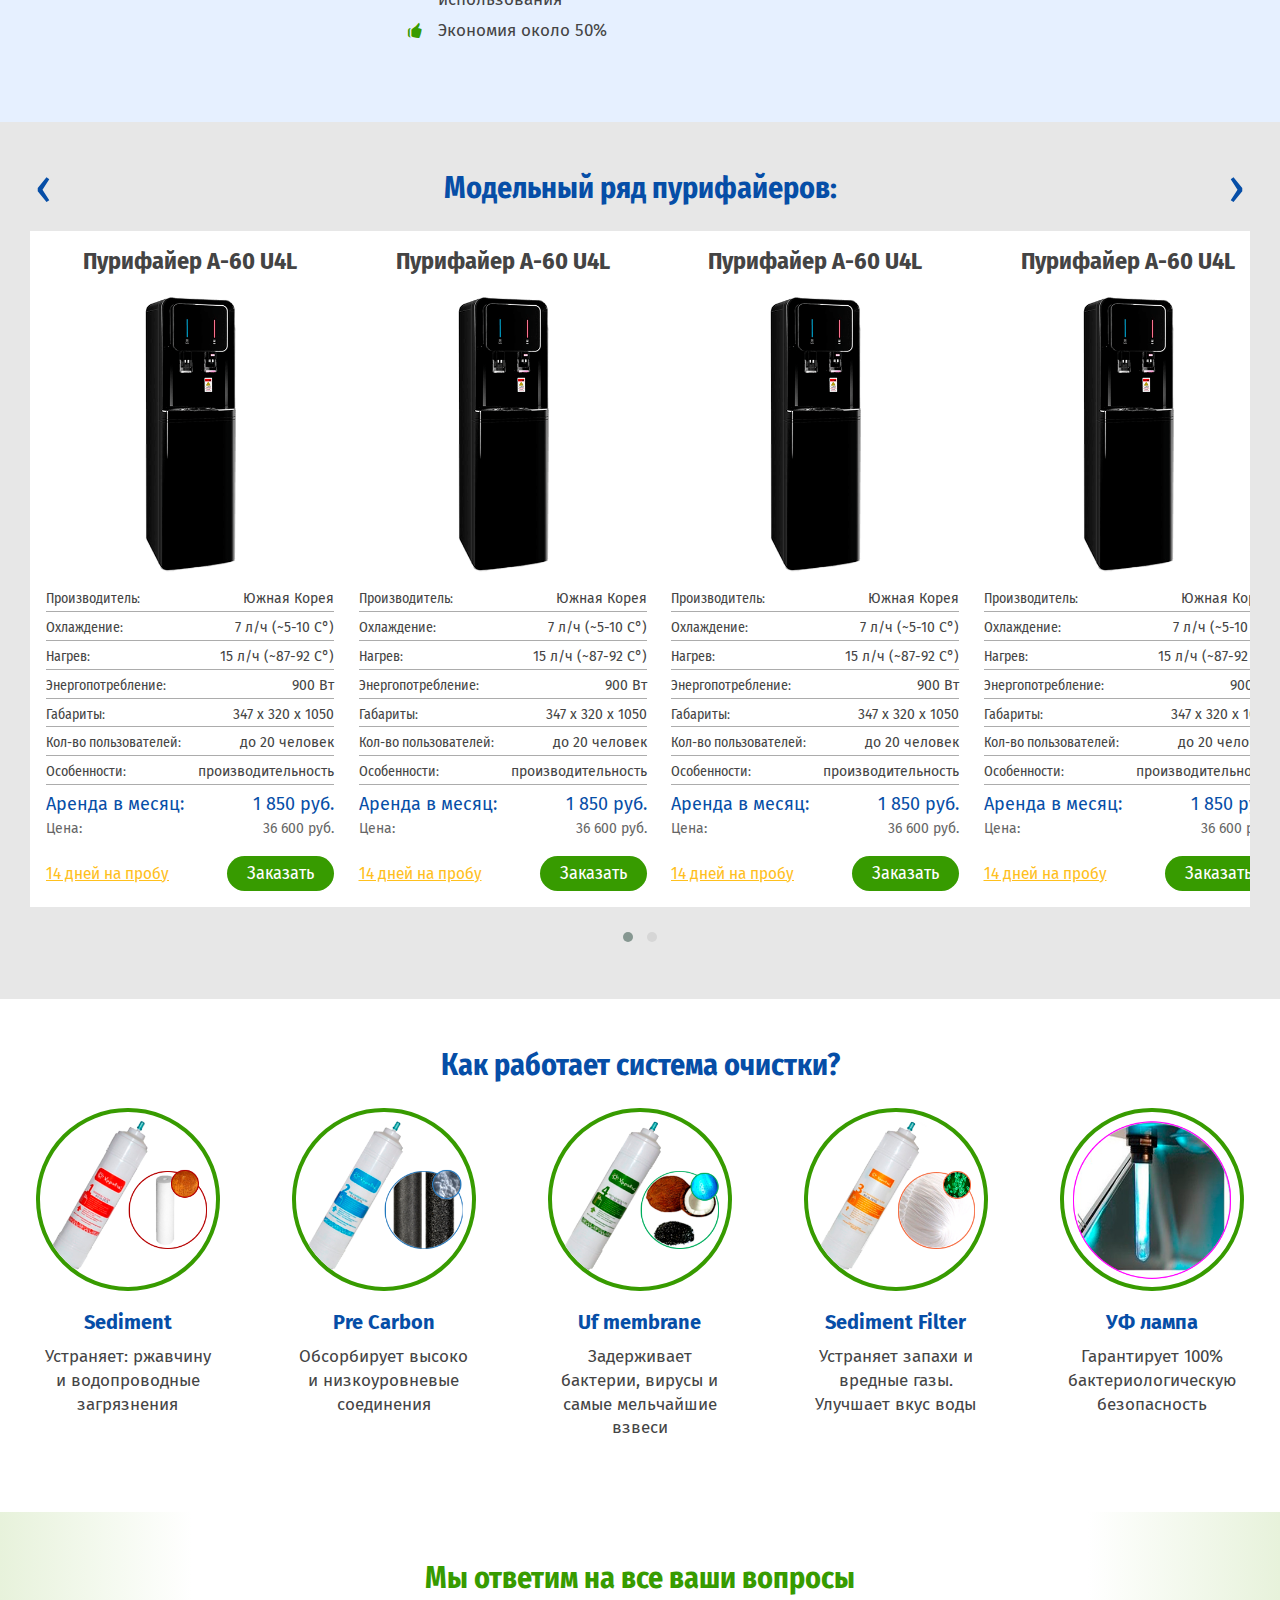
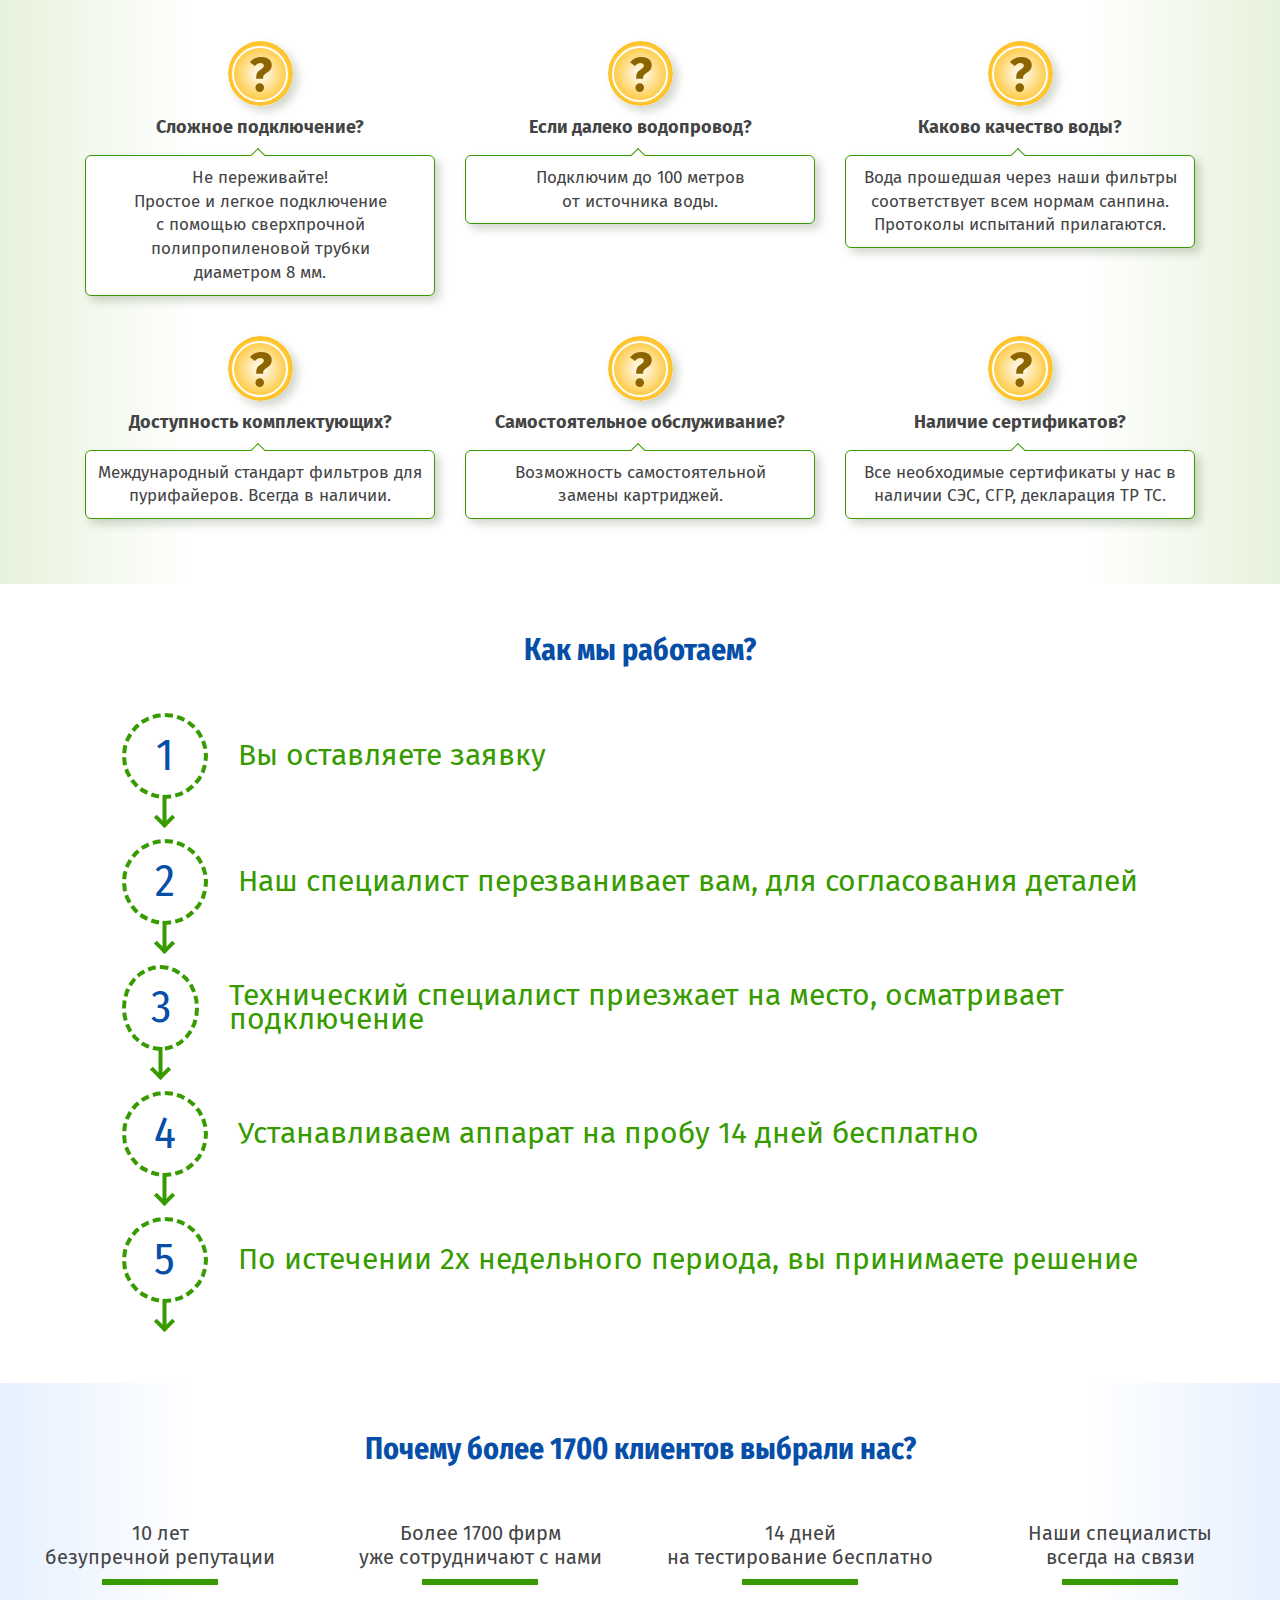
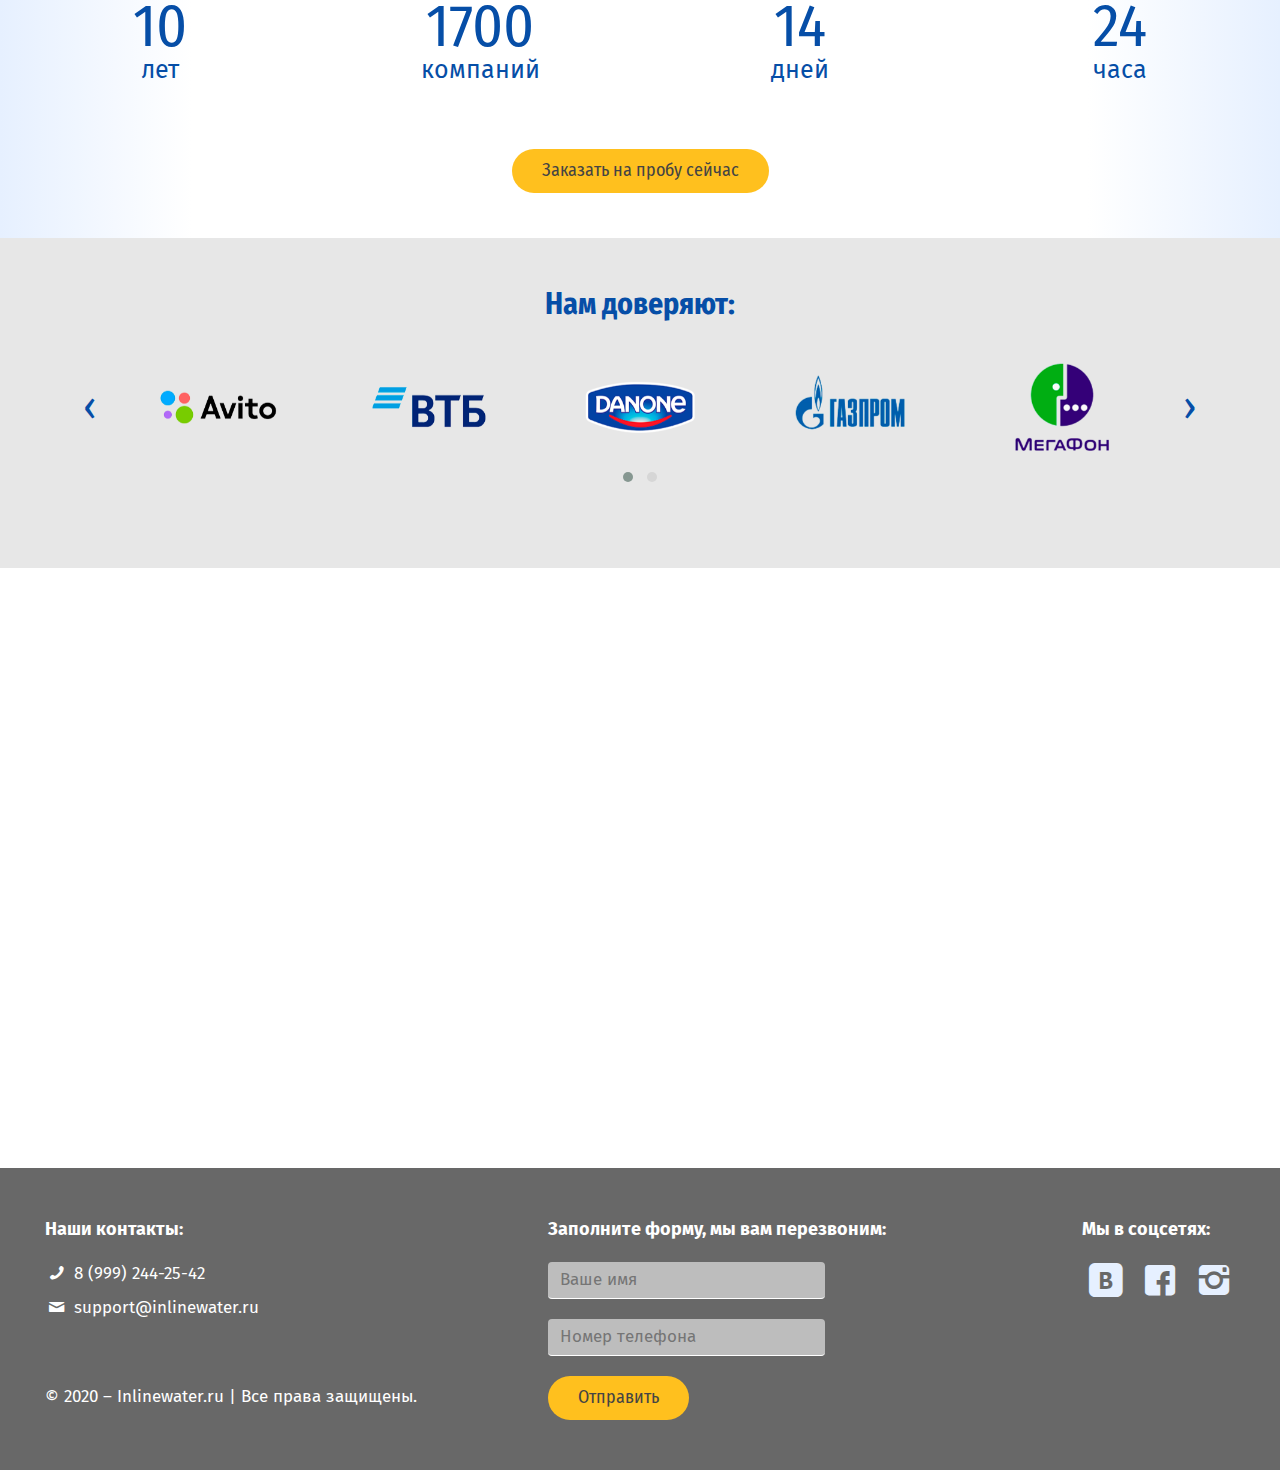
==== commit 14a633b8: "Catalog item" ====
--- a/index.html
+++ b/index.html
@@ -140,8 +140,10 @@
 			<div class="catalog-slider owl-carousel owl-theme" id="catalog-slider">
 
 				<div class="catalog-slider_item">
-					<h3 class="h3 model-name">Пурифайер A-60 U4L</h3>
-					<div class="model-image"><img src="img/catalog/a60-u4l.png" alt="a60-u4l"></div>
+					<a href="#" class="model-name">
+						<h3 class="h3">Пурифайер A-60 U4L</h3>
+					</a>
+					<a href="#" class="model-image"><img src="img/catalog/a60-u4l.png" alt="a60-u4l"></a>
 					<ul class="model-parametr">
 						<li><span>Производитель:</span>Южная Корея</li>
 						<li><span>Охлаждение:</span>7 л/ч (~5-10 C°)</li>
@@ -160,8 +162,10 @@
 				</div>
 
 				<div class="catalog-slider_item">
-					<h3 class="h3 model-name">Пурифайер A-60 U4L</h3>
-					<div class="model-image"><img src="img/catalog/a60-u4l.png" alt="a60-u4l"></div>
+					<a href="#" class="model-name">
+						<h3 class="h3">Пурифайер A-60 U4L</h3>
+					</a>
+					<a href="#" class="model-image"><img src="img/catalog/a60-u4l.png" alt="a60-u4l"></a>
 					<ul class="model-parametr">
 						<li><span>Производитель:</span>Южная Корея</li>
 						<li><span>Охлаждение:</span>7 л/ч (~5-10 C°)</li>
@@ -180,8 +184,10 @@
 				</div>
 
 				<div class="catalog-slider_item">
-					<h3 class="h3 model-name">Пурифайер A-60 U4L</h3>
-					<div class="model-image"><img src="img/catalog/a60-u4l.png" alt="a60-u4l"></div>
+					<a href="#" class="model-name">
+						<h3 class="h3">Пурифайер A-60 U4L</h3>
+					</a>
+					<a href="#" class="model-image"><img src="img/catalog/a60-u4l.png" alt="a60-u4l"></a>
 					<ul class="model-parametr">
 						<li><span>Производитель:</span>Южная Корея</li>
 						<li><span>Охлаждение:</span>7 л/ч (~5-10 C°)</li>
@@ -200,8 +206,10 @@
 				</div>
 
 				<div class="catalog-slider_item">
-					<h3 class="h3 model-name">Пурифайер A-60 U4L</h3>
-					<div class="model-image"><img src="img/catalog/a60-u4l.png" alt="a60-u4l"></div>
+					<a href="#" class="model-name">
+						<h3 class="h3">Пурифайер A-60 U4L</h3>
+					</a>
+					<a href="#" class="model-image"><img src="img/catalog/a60-u4l.png" alt="a60-u4l"></a>
 					<ul class="model-parametr">
 						<li><span>Производитель:</span>Южная Корея</li>
 						<li><span>Охлаждение:</span>7 л/ч (~5-10 C°)</li>
@@ -220,8 +228,10 @@
 				</div>
 
 				<div class="catalog-slider_item">
-					<h3 class="h3 model-name">Пурифайер A-60 U4L</h3>
-					<div class="model-image"><img src="img/catalog/a60-u4l.png" alt="a60-u4l"></div>
+					<a href="#" class="model-name">
+						<h3 class="h3">Пурифайер A-60 U4L</h3>
+					</a>
+					<a href="#" class="model-image"><img src="img/catalog/a60-u4l.png" alt="a60-u4l"></a>
 					<ul class="model-parametr">
 						<li><span>Производитель:</span>Южная Корея</li>
 						<li><span>Охлаждение:</span>7 л/ч (~5-10 C°)</li>
@@ -460,7 +470,10 @@
 
 		<section class="googlemap" id="googlemap">
 			<div class="gmap">
-				<iframe src="https://www.google.com/maps/embed?pb=!1m18!1m12!1m3!1d999.801432529986!2d30.358130660505815!3d59.922138063790214!2m3!1f0!2f0!3f0!3m2!1i1024!2i768!4f13.1!3m3!1m2!1s0x469631b16adfdfaf%3A0xc5fdfe8c4eb5bf51!2z0JvQuNCz0L7QstGB0LrQuNC5INC_0YAuLCA3MCwg0KHQsNC90LrRgi3Qn9C10YLQtdGA0LHRg9GA0LMsIDE5MTA0MA!5e0!3m2!1sru!2sru!4v1592311389195!5m2!1sru!2sru" width="100%" height="600" frameborder="0" style="border:0;" allowfullscreen="" aria-hidden="false" tabindex="0"></iframe>
+				<iframe
+					src="https://www.google.com/maps/embed?pb=!1m18!1m12!1m3!1d999.801432529986!2d30.358130660505815!3d59.922138063790214!2m3!1f0!2f0!3f0!3m2!1i1024!2i768!4f13.1!3m3!1m2!1s0x469631b16adfdfaf%3A0xc5fdfe8c4eb5bf51!2z0JvQuNCz0L7QstGB0LrQuNC5INC_0YAuLCA3MCwg0KHQsNC90LrRgi3Qn9C10YLQtdGA0LHRg9GA0LMsIDE5MTA0MA!5e0!3m2!1sru!2sru!4v1592311389195!5m2!1sru!2sru"
+					width="100%" height="600" frameborder="0" style="border:0;" allowfullscreen="" aria-hidden="false"
+					tabindex="0"></iframe>
 			</div>
 		</section>
 
--- a/css/main.min.css
+++ b/css/main.min.css
@@ -1,2 +1,2 @@
-.st{padding:5vh 0}html{font-size:10px;-webkit-box-sizing:border-box;box-sizing:border-box}html body{font-family:'Fira Sans', sans-serif;font-size:1.7rem;line-height:140%;color:#444;padding-top:84px}.hidden{display:none}.img-respons{position:relative;display:inline-block;max-width:100%}.text-right{text-align:right}.h1{font-family:'Fira Sans Condensed', sans-serif;font-size:4.5rem;line-height:120%;margin-bottom:2vh}.h2{font-family:'Fira Sans Condensed', sans-serif;text-align:center;font-size:3rem;color:#064ea7;margin:1rem 0 3rem}.h3{font-family:'Fira Sans Condensed', sans-serif;font-size:2.4rem;line-height:120%;margin-bottom:1.5rem}.h4{font-size:1.8rem}.subhead{font-size:2.3rem;margin:0}.responseimg{display:block;width:100%;max-width:100%}button:active,button:focus,button:hover{outline:none}.base-btn{display:inline-block;border:none;outline:none;overflow:hidden;background-color:#ffc01e;color:#444;font-family:'Fira Sans Condensed', sans-serif;font-size:1.8rem;margin-top:4vh;padding:10px 30px;border-radius:3rem}.base-btn:hover{-webkit-transform:scale(1.03);transform:scale(1.03);-webkit-transition:all .3s;transition:all .3s}.base-btn:active{background-color:#d19600;color:#111;-webkit-transform:scale(1);transform:scale(1);-webkit-transition:-webkit-transform .1s;transition:-webkit-transform .1s;transition:transform .1s;transition:transform .1s, -webkit-transform .1s}.order-btn{display:inline-block;border:none;outline:none;overflow:hidden;background-color:#379b00;text-align:center;color:#fff;font-family:'Fira Sans Condensed', sans-serif;font-size:1.8rem;padding:6px 20px;border-radius:3rem}.order-btn:hover{-webkit-transform:scale(1.03);transform:scale(1.03);-webkit-transition:all .3s;transition:all .3s}.order-btn:active{background-color:#1c4f00;color:#ccc;-webkit-transform:scale(1);transform:scale(1);-webkit-transition:-webkit-transform .1s;transition:-webkit-transform .1s;transition:transform .1s;transition:transform .1s, -webkit-transform .1s}.modal-overlay{position:fixed;display:-webkit-box;display:-ms-flexbox;display:flex;-webkit-box-pack:center;-ms-flex-pack:center;justify-content:center;-webkit-box-align:center;-ms-flex-align:center;align-items:center;top:0;left:0;right:0;bottom:0;background-color:rgba(0,0,0,0.8);z-index:11}.modal-overlay .modal{position:absolute;max-width:500px;padding:3rem;background-color:#fff;text-align:center;border-radius:8px}.modal-overlay .modal .modal-close{position:absolute;display:-webkit-box;display:-ms-flexbox;display:flex;-webkit-box-pack:center;-ms-flex-pack:center;justify-content:center;-webkit-box-align:center;-ms-flex-align:center;align-items:center;top:10px;right:10px;width:40px;height:40px;border:none;padding:0;background-color:transparent;font-size:3rem;color:#666666}.modal-overlay .modal .modalform .form-input{width:100%;padding:6px 12px;background-color:#e0e0e0;border:none;border-bottom:1px solid #999;border-radius:4px;margin-top:2rem}.modal-overlay .modal .modalform .base-btn{margin-top:2rem}.header-main{position:relative;height:91vh}.header-main .topmenu{display:-webkit-box;display:-ms-flexbox;display:flex;-webkit-box-align:center;-ms-flex-align:center;align-items:center;position:fixed;top:0;left:0;right:0;height:85px;background:-webkit-gradient(linear, left top, left bottom, from(#fff), to(#BCDDFC));background:linear-gradient(180deg, #fff 0%, #BCDDFC 100%);z-index:10}.header-main .topmenu .logo{display:block;margin:auto;text-align:center}.header-main .topmenu .logo img{max-width:220px}.header-main .topmenu .nav ul{display:-webkit-box;display:-ms-flexbox;display:flex;-ms-flex-pack:distribute;justify-content:space-around;margin:0;padding:0;list-style:none;text-align:center}.header-main .topmenu .nav ul li{padding:4px 8px}.header-main .topmenu .nav ul li a{font-size:1.8rem;color:#444;font-weight:500}.header-main .topmenu .phone{font-family:'Fira Sans Condensed', sans-serif;font-size:2.2rem;font-weight:700;color:#064ea7;text-align:center}.header-main .topmenu .phone .icon-phone{color:#349b04}.header-main .topmenu_overlay{position:absolute;height:8px;bottom:-8px;left:0;right:0;background-color:rgba(6,78,167,0.65)}.header-main .header_baner{position:relative;background-image:url(../img/header_bg.jpg);background-position:center;background-size:cover;background-repeat:no-repeat;color:#fff;padding:6.5vh 0}.header-main .header_baner .h1{text-shadow:4px 4px 4px rgba(0,0,0,0.55)}.header-main .advantages{padding:0 0 4vh}.header-main .advantages .advantage-item{text-align:center;font-size:2rem;line-height:120%;color:#064ea7;margin:2vh 0}.header-main .advantages .advantage-item img{max-width:250px;display:inline-block}.about{background-color:#e6f0ff}.about .aboutimg{width:auto;max-height:650px;margin:auto}.about .about-block{margin-top:1.5rem;margin-left:2rem}.about .about-block .about_text{position:relative;display:inline-block;font-size:2rem;padding-left:2.2rem;line-height:120%;color:#444;margin-bottom:1.8rem}.about .about-block .about_text::before{content:'';display:block;position:absolute;left:0;top:8px;width:8px;height:8px;background:#064ea7}.about .comparison{display:-webkit-box;display:-ms-flexbox;display:flex;-ms-flex-pack:distribute;justify-content:space-around;margin-left:20px;padding:1rem 0 3rem}.about .comparison ul{position:relative;list-style-type:none;margin:0;padding:0}.about .comparison .positive li{padding-left:3rem;line-height:185%}.about .comparison .positive li::before{content:'\e800';font-family:fontello;position:absolute;left:0;color:#379b00}.about .comparison .negative li{padding-left:3rem;line-height:185%}.about .comparison .negative li::before{content:'\e801';font-family:fontello;position:absolute;left:0;color:#e60500}.howwork .steps{margin:3vh 0}.cleanstep-item{position:relative;display:-webkit-box;display:-ms-flexbox;display:flex;-webkit-box-orient:vertical;-webkit-box-direction:normal;-ms-flex-direction:column;flex-direction:column;-webkit-box-align:center;-ms-flex-align:center;align-items:center;text-align:center}.cleanstep-item .item-img{max-width:230px;border:4px solid #379b00;border-radius:50%;overflow:hidden;margin-bottom:2rem}.cleanstep-item .item-img img{display:block;width:100%}.cleanstep-item .item-title{font-size:2rem;font-weight:700;color:#064ea7;margin-bottom:1rem}.catalog{background-color:#e7e7e7;padding-left:30px;padding-right:30px}.catalog .catalog-slider_item{display:-webkit-box;display:-ms-flexbox;display:flex;-webkit-box-orient:vertical;-webkit-box-direction:normal;-ms-flex-direction:column;flex-direction:column;background-color:#fff;width:320px;padding:16px}.catalog .catalog-slider_item .model-name{text-align:center}.catalog .catalog-slider_item .model-image{margin-bottom:6px;text-align:center}.catalog .catalog-slider_item .model-image img{display:inline-block;max-width:250px}.catalog .catalog-slider_item .model-parametr{list-style:none;margin:0;padding:0;font-size:1.4rem}.catalog .catalog-slider_item .model-parametr li{display:-webkit-box;display:-ms-flexbox;display:flex;-webkit-box-pack:justify;-ms-flex-pack:justify;justify-content:space-between;border-bottom:1px solid #acacac;padding:4px 0 0}.catalog .catalog-slider_item .model-parametr li span{display:inline-block;font-family:'Fira Sans Condensed', sans-serif;text-align:left}.catalog .catalog-slider_item .rentprice{display:-webkit-box;display:-ms-flexbox;display:flex;-webkit-box-pack:justify;-ms-flex-pack:justify;justify-content:space-between;margin-top:8px;font-size:1.8rem;text-align:right;color:#064ea7}.catalog .catalog-slider_item .price{display:-webkit-box;display:-ms-flexbox;display:flex;-webkit-box-pack:justify;-ms-flex-pack:justify;justify-content:space-between;font-size:1.4rem;text-align:right;color:#666666}.catalog .catalog-slider_item .order{display:-webkit-box;display:-ms-flexbox;display:flex;-webkit-box-pack:justify;-ms-flex-pack:justify;justify-content:space-between;-webkit-box-align:center;-ms-flex-align:center;align-items:center;margin-top:1.5rem}.catalog .catalog-slider_item .order .rent{font-family:'Fira Sans Condensed', sans-serif;text-decoration:underline;color:#ffc01e}.catalog .catalog-slider .owl-nav{position:absolute;top:-60px;margin:0;width:100%}.catalog .catalog-slider .owl-nav .owl-prev{position:absolute;top:0;left:0}.catalog .catalog-slider .owl-nav .owl-prev span{font-size:5rem;color:#064ea7}.catalog .catalog-slider .owl-nav .owl-next{position:absolute;top:0;right:0}.catalog .catalog-slider .owl-nav .owl-next span{font-size:5rem;color:#064ea7}.questions{background:-webkit-gradient(linear, left top, right top, from(#e7f2db), color-stop(15%, #fff), color-stop(85%, #fff), to(#e7f2db));background:linear-gradient(90deg, #e7f2db 0%, #fff 15%, #fff 85%, #e7f2db 100%)}.questions .h2{color:#379b00}.question-item{text-align:center;margin:2rem 0}.question-item img{display:inline-block;max-width:65px;border-radius:50%;margin-bottom:1rem;-webkit-box-shadow:5px 5px 10px #18330633;box-shadow:5px 5px 10px #18330633}.question-item .h3{color:#379b00}.question-item .answer{position:relative;display:block;padding:10px;margin:15px 0 0 0;border:1px solid #379b00;border-radius:6px;background-color:#fff;-webkit-box-shadow:5px 5px 10px #18330633;box-shadow:5px 5px 10px #18330633}.question-item .answer::before{content:'';position:absolute;display:block;top:-6px;left:48%;width:10px;height:10px;background-color:#fff;border-left:1px solid #379b00;border-top:1px solid #379b00;-webkit-transform:rotate(45deg);transform:rotate(45deg)}.stages{padding-bottom:6rem}.stage-item{display:-webkit-box;display:-ms-flexbox;display:flex;-webkit-box-pack:start;-ms-flex-pack:start;justify-content:start;-webkit-box-align:center;-ms-flex-align:center;align-items:center;margin:2rem 0}.stage-item_icon{display:-webkit-box;display:-ms-flexbox;display:flex;position:relative;-webkit-box-pack:center;-ms-flex-pack:center;justify-content:center;-webkit-box-align:center;-ms-flex-align:center;align-items:center;width:86px;height:86px;font-size:4.5rem;font-family:'Fira Sans Condensed', sans-serif;border:4px dashed #379b00;border-radius:50%;color:#064ea7;margin-right:3rem}.stage-item_icon::before{content:'';display:block;-webkit-box-sizing:border-box;box-sizing:border-box;position:absolute;bottom:-30px;margin:0 auto;width:15px;height:15px;border-right:4px solid #379b00;border-bottom:4px solid #379b00;-webkit-transform:rotate(45deg);transform:rotate(45deg)}.stage-item_icon::after{content:'';display:block;position:absolute;bottom:-30px;margin:0 auto;width:4px;height:30px;-webkit-transform:translateX(-0.5px);transform:translateX(-0.5px);background-color:#379b00}.stage-item_description{color:#379b00;font-size:3rem}.why{background:-webkit-gradient(linear, left top, right top, from(#e6f0ff), color-stop(15%, #fff), color-stop(85%, #fff), to(#e6f0ff));background:linear-gradient(90deg, #e6f0ff 0%, #fff 15%, #fff 85%, #e6f0ff 100%);text-align:center}.why-item{text-align:center;margin:3rem 0}.why-item .why-descr{font-size:2rem;margin-bottom:1rem}.why-item .why-digit{font-size:2.5rem;color:#064ea7}.why-item .why-digit span{display:block;font-family:'Fira Sans Condensed', sans-serif;max-width:40%;font-size:6rem;margin:0 auto;padding:30px 0 20px;border-top:6px solid #379b00}.why-item .base-btn{position:relative}.brands{background-color:#e7e7e7}.brands .brands-wrapper{max-width:80%;margin:0 auto}.brands .brands-wrapper .brand-slider{position:relative;margin:3rem 0}.brands .brands-wrapper .brand-slider_item{max-width:120px;margin:auto}.brands .brands-wrapper .brand-slider .owl-nav{position:absolute;top:30%;width:100%;margin:0}.brands .brands-wrapper .brand-slider .owl-nav .owl-prev{position:absolute;left:-50px;font-size:4rem;color:#064ea7}.brands .brands-wrapper .brand-slider .owl-nav .owl-next{position:absolute;right:-50px;font-size:4rem;color:#064ea7}.googlemap{height:600px;margin:0;padding:0;font-size:0;-webkit-box-sizing:border-box;box-sizing:border-box;overflow:hidden}.footer{background-color:#686868;color:#fff;padding:5rem 0}.footer .contacts{margin-left:30px}.footer .h4{margin-bottom:2rem}.footer .copyright{margin-left:30px;margin-top:6.5rem}.footer_form .form-input{width:55%;padding:6px 12px;background-color:#bdbdbd;border:none;border-bottom:1px solid #fff;border-radius:4px;margin-bottom:2rem}.footer .base-btn{margin:0}.footer .socialgroup{margin:0 auto}.footer .socialgroup .social-item{display:inline-block}.footer .socialgroup .social-item i{display:block;color:#e6f0ff}.footer .socialgroup .social-item i::before{font-size:3.5rem}.footer .socialgroup .social-item i:hover{color:#80b3ff;-webkit-transition:all .3s;transition:all .3s}.footer .socialgroup .social-item i:active i{color:#67a4ff;-webkit-transition:-webkit-transform .1s;transition:-webkit-transform .1s;transition:transform .1s;transition:transform .1s, -webkit-transform .1s}
+.st{padding:5vh 0}html{font-size:10px;-webkit-box-sizing:border-box;box-sizing:border-box}html body{font-family:'Fira Sans', sans-serif;font-size:1.7rem;line-height:140%;color:#444;padding-top:84px}.hidden{display:none}.img-respons{position:relative;display:inline-block;max-width:100%}.text-right{text-align:right}.h1{font-family:'Fira Sans Condensed', sans-serif;font-size:4.5rem;line-height:120%;margin-bottom:2vh}.h2{font-family:'Fira Sans Condensed', sans-serif;text-align:center;font-size:3rem;color:#064ea7;margin:1rem 0 3rem}.h3{font-family:'Fira Sans Condensed', sans-serif;font-size:2.4rem;line-height:120%;margin-bottom:1.5rem}.h4{font-size:1.8rem}.subhead{font-size:2.3rem;margin:0}.responseimg{display:block;width:100%;max-width:100%}button:active,button:focus,button:hover{outline:none}.base-btn{display:inline-block;border:none;outline:none;overflow:hidden;background-color:#ffc01e;color:#444;font-family:'Fira Sans Condensed', sans-serif;font-size:1.8rem;margin-top:4vh;padding:10px 30px;border-radius:3rem}.base-btn:hover{-webkit-transform:scale(1.03);transform:scale(1.03);-webkit-transition:all .3s;transition:all .3s}.base-btn:active{background-color:#d19600;color:#111;-webkit-transform:scale(1);transform:scale(1);-webkit-transition:-webkit-transform .1s;transition:-webkit-transform .1s;transition:transform .1s;transition:transform .1s, -webkit-transform .1s}.order-btn{display:inline-block;border:none;outline:none;overflow:hidden;background-color:#379b00;text-align:center;color:#fff;font-family:'Fira Sans Condensed', sans-serif;font-size:1.8rem;padding:6px 20px;border-radius:3rem}.order-btn:hover{-webkit-transform:scale(1.03);transform:scale(1.03);-webkit-transition:all .3s;transition:all .3s}.order-btn:active{background-color:#1c4f00;color:#ccc;-webkit-transform:scale(1);transform:scale(1);-webkit-transition:-webkit-transform .1s;transition:-webkit-transform .1s;transition:transform .1s;transition:transform .1s, -webkit-transform .1s}.modal-overlay{position:fixed;display:-webkit-box;display:-ms-flexbox;display:flex;-webkit-box-pack:center;-ms-flex-pack:center;justify-content:center;-webkit-box-align:center;-ms-flex-align:center;align-items:center;top:0;left:0;right:0;bottom:0;background-color:rgba(0,0,0,0.8);z-index:11}.modal-overlay .modal{position:absolute;max-width:500px;padding:3rem;background-color:#fff;text-align:center;border-radius:8px}.modal-overlay .modal .modal-close{position:absolute;display:-webkit-box;display:-ms-flexbox;display:flex;-webkit-box-pack:center;-ms-flex-pack:center;justify-content:center;-webkit-box-align:center;-ms-flex-align:center;align-items:center;top:10px;right:10px;width:40px;height:40px;border:none;padding:0;background-color:transparent;font-size:3rem;color:#666666}.modal-overlay .modal .modalform .form-input{width:100%;padding:6px 12px;background-color:#e0e0e0;border:none;border-bottom:1px solid #999;border-radius:4px;margin-top:2rem}.modal-overlay .modal .modalform .base-btn{margin-top:2rem}.header-main{position:relative;height:91vh}.header-main .topmenu{display:-webkit-box;display:-ms-flexbox;display:flex;-webkit-box-align:center;-ms-flex-align:center;align-items:center;position:fixed;top:0;left:0;right:0;height:85px;background:-webkit-gradient(linear, left top, left bottom, from(#fff), to(#BCDDFC));background:linear-gradient(180deg, #fff 0%, #BCDDFC 100%);z-index:10}.header-main .topmenu .logo{display:block;margin:auto;text-align:center}.header-main .topmenu .logo img{max-width:220px}.header-main .topmenu .nav ul{display:-webkit-box;display:-ms-flexbox;display:flex;-ms-flex-pack:distribute;justify-content:space-around;margin:0;padding:0;list-style:none;text-align:center}.header-main .topmenu .nav ul li{padding:4px 8px}.header-main .topmenu .nav ul li a{font-size:1.8rem;color:#444;font-weight:500}.header-main .topmenu .phone{font-family:'Fira Sans Condensed', sans-serif;font-size:2.2rem;font-weight:700;color:#064ea7;text-align:center}.header-main .topmenu .phone .icon-phone{color:#349b04}.header-main .topmenu_overlay{position:absolute;height:8px;bottom:-8px;left:0;right:0;background-color:rgba(6,78,167,0.65)}.header-main .header_baner{position:relative;background-image:url(../img/header_bg.jpg);background-position:center;background-size:cover;background-repeat:no-repeat;color:#fff;padding:6.5vh 0}.header-main .header_baner .h1{text-shadow:4px 4px 4px rgba(0,0,0,0.55)}.header-main .advantages{padding:0 0 4vh}.header-main .advantages .advantage-item{text-align:center;font-size:2rem;line-height:120%;color:#064ea7;margin:2vh 0}.header-main .advantages .advantage-item img{max-width:250px;display:inline-block}.about{background-color:#e6f0ff}.about .aboutimg{width:auto;max-height:650px;margin:auto}.about .about-block{margin-top:1.5rem;margin-left:2rem}.about .about-block .about_text{position:relative;display:inline-block;font-size:2rem;padding-left:2.2rem;line-height:120%;color:#444;margin-bottom:1.8rem}.about .about-block .about_text::before{content:'';display:block;position:absolute;left:0;top:8px;width:8px;height:8px;background:#064ea7}.about .comparison{display:-webkit-box;display:-ms-flexbox;display:flex;-ms-flex-pack:distribute;justify-content:space-around;margin-left:20px;padding:1rem 0 3rem}.about .comparison ul{position:relative;list-style-type:none;margin:0;padding:0}.about .comparison .positive li{padding-left:3rem;line-height:185%}.about .comparison .positive li::before{content:'\e800';font-family:fontello;position:absolute;left:0;color:#379b00}.about .comparison .negative li{padding-left:3rem;line-height:185%}.about .comparison .negative li::before{content:'\e801';font-family:fontello;position:absolute;left:0;color:#e60500}.howwork .steps{margin:3vh 0}.cleanstep-item{position:relative;display:-webkit-box;display:-ms-flexbox;display:flex;-webkit-box-orient:vertical;-webkit-box-direction:normal;-ms-flex-direction:column;flex-direction:column;-webkit-box-align:center;-ms-flex-align:center;align-items:center;text-align:center}.cleanstep-item .item-img{max-width:230px;border:4px solid #379b00;border-radius:50%;overflow:hidden;margin-bottom:2rem}.cleanstep-item .item-img img{display:block;width:100%}.cleanstep-item .item-title{font-size:2rem;font-weight:700;color:#064ea7;margin-bottom:1rem}.catalog{background-color:#e7e7e7;padding-left:30px;padding-right:30px}.catalog .catalog-slider_item{display:-webkit-box;display:-ms-flexbox;display:flex;-webkit-box-orient:vertical;-webkit-box-direction:normal;-ms-flex-direction:column;flex-direction:column;background-color:#fff;width:320px;padding:16px}.catalog .catalog-slider_item .model-name{color:#444;text-align:center}.catalog .catalog-slider_item .model-image{display:block;margin-bottom:6px;text-align:center}.catalog .catalog-slider_item .model-image img{display:inline-block;max-width:250px}.catalog .catalog-slider_item .model-parametr{list-style:none;margin:0;padding:0;font-size:1.4rem}.catalog .catalog-slider_item .model-parametr li{display:-webkit-box;display:-ms-flexbox;display:flex;-webkit-box-pack:justify;-ms-flex-pack:justify;justify-content:space-between;border-bottom:1px solid #acacac;padding:4px 0 0}.catalog .catalog-slider_item .model-parametr li span{display:inline-block;font-family:'Fira Sans Condensed', sans-serif;text-align:left}.catalog .catalog-slider_item .rentprice{display:-webkit-box;display:-ms-flexbox;display:flex;-webkit-box-pack:justify;-ms-flex-pack:justify;justify-content:space-between;margin-top:8px;font-size:1.8rem;text-align:right;color:#064ea7}.catalog .catalog-slider_item .price{display:-webkit-box;display:-ms-flexbox;display:flex;-webkit-box-pack:justify;-ms-flex-pack:justify;justify-content:space-between;font-size:1.4rem;text-align:right;color:#666666}.catalog .catalog-slider_item .order{display:-webkit-box;display:-ms-flexbox;display:flex;-webkit-box-pack:justify;-ms-flex-pack:justify;justify-content:space-between;-webkit-box-align:center;-ms-flex-align:center;align-items:center;margin-top:1.5rem}.catalog .catalog-slider_item .order .rent{font-family:'Fira Sans Condensed', sans-serif;text-decoration:underline;color:#ffc01e}.catalog .catalog-slider .owl-nav{position:absolute;top:-60px;margin:0;width:100%}.catalog .catalog-slider .owl-nav .owl-prev{position:absolute;top:0;left:0}.catalog .catalog-slider .owl-nav .owl-prev span{font-size:5rem;color:#064ea7}.catalog .catalog-slider .owl-nav .owl-next{position:absolute;top:0;right:0}.catalog .catalog-slider .owl-nav .owl-next span{font-size:5rem;color:#064ea7}.catalog .catalog-slider .owl-dots{margin-top:2rem}.questions{background:-webkit-gradient(linear, left top, right top, from(#e7f2db), color-stop(15%, #fff), color-stop(85%, #fff), to(#e7f2db));background:linear-gradient(90deg, #e7f2db 0%, #fff 15%, #fff 85%, #e7f2db 100%)}.questions .h2{color:#379b00}.question-item{text-align:center;margin:2rem 0}.question-item img{display:inline-block;max-width:65px;border-radius:50%;margin-bottom:1rem;-webkit-box-shadow:5px 5px 10px #18330633;box-shadow:5px 5px 10px #18330633}.question-item .h3{color:#379b00}.question-item .answer{position:relative;display:block;padding:10px;margin:15px 0 0 0;border:1px solid #379b00;border-radius:6px;background-color:#fff;-webkit-box-shadow:5px 5px 10px #18330633;box-shadow:5px 5px 10px #18330633}.question-item .answer::before{content:'';position:absolute;display:block;top:-6px;left:48%;width:10px;height:10px;background-color:#fff;border-left:1px solid #379b00;border-top:1px solid #379b00;-webkit-transform:rotate(45deg);transform:rotate(45deg)}.stages{padding-bottom:6rem}.stage-item{display:-webkit-box;display:-ms-flexbox;display:flex;-webkit-box-pack:start;-ms-flex-pack:start;justify-content:start;-webkit-box-align:center;-ms-flex-align:center;align-items:center;margin:2rem 0}.stage-item_icon{display:-webkit-box;display:-ms-flexbox;display:flex;position:relative;-webkit-box-pack:center;-ms-flex-pack:center;justify-content:center;-webkit-box-align:center;-ms-flex-align:center;align-items:center;width:86px;height:86px;font-size:4.5rem;font-family:'Fira Sans Condensed', sans-serif;border:4px dashed #379b00;border-radius:50%;color:#064ea7;margin-right:3rem}.stage-item_icon::before{content:'';display:block;-webkit-box-sizing:border-box;box-sizing:border-box;position:absolute;bottom:-30px;margin:0 auto;width:15px;height:15px;border-right:4px solid #379b00;border-bottom:4px solid #379b00;-webkit-transform:rotate(45deg);transform:rotate(45deg)}.stage-item_icon::after{content:'';display:block;position:absolute;bottom:-30px;margin:0 auto;width:4px;height:30px;-webkit-transform:translateX(-0.5px);transform:translateX(-0.5px);background-color:#379b00}.stage-item_description{color:#379b00;font-size:3rem}.why{background:-webkit-gradient(linear, left top, right top, from(#e6f0ff), color-stop(15%, #fff), color-stop(85%, #fff), to(#e6f0ff));background:linear-gradient(90deg, #e6f0ff 0%, #fff 15%, #fff 85%, #e6f0ff 100%);text-align:center}.why-item{text-align:center;margin:3rem 0}.why-item .why-descr{font-size:2rem;margin-bottom:1rem}.why-item .why-digit{font-size:2.5rem;color:#064ea7}.why-item .why-digit span{display:block;font-family:'Fira Sans Condensed', sans-serif;max-width:40%;font-size:6rem;margin:0 auto;padding:30px 0 20px;border-top:6px solid #379b00}.why-item .base-btn{position:relative}.brands{background-color:#e7e7e7}.brands .brands-wrapper{max-width:80%;margin:0 auto}.brands .brands-wrapper .brand-slider{position:relative;margin:3rem 0}.brands .brands-wrapper .brand-slider_item{max-width:120px;margin:auto}.brands .brands-wrapper .brand-slider .owl-nav{position:absolute;top:30%;width:100%;margin:0}.brands .brands-wrapper .brand-slider .owl-nav .owl-prev{position:absolute;left:-50px;font-size:4rem;color:#064ea7}.brands .brands-wrapper .brand-slider .owl-nav .owl-next{position:absolute;right:-50px;font-size:4rem;color:#064ea7}.googlemap{height:600px;margin:0;padding:0;font-size:0;-webkit-box-sizing:border-box;box-sizing:border-box;overflow:hidden}.footer{background-color:#686868;color:#fff;padding:5rem 0}.footer .contacts{margin-left:30px}.footer .h4{margin-bottom:2rem}.footer .copyright{margin-left:30px;margin-top:6.5rem}.footer_form .form-input{width:55%;padding:6px 12px;background-color:#bdbdbd;border:none;border-bottom:1px solid #fff;border-radius:4px;margin-bottom:2rem}.footer .base-btn{margin:0}.footer .socialgroup{margin:0 auto}.footer .socialgroup .social-item{display:inline-block}.footer .socialgroup .social-item i{display:block;color:#e6f0ff}.footer .socialgroup .social-item i::before{font-size:3.5rem}.footer .socialgroup .social-item i:hover{color:#80b3ff;-webkit-transition:all .3s;transition:all .3s}.footer .socialgroup .social-item i:active i{color:#67a4ff;-webkit-transition:-webkit-transform .1s;transition:-webkit-transform .1s;transition:transform .1s;transition:transform .1s, -webkit-transform .1s}
 /*# sourceMappingURL=main.min.css.map */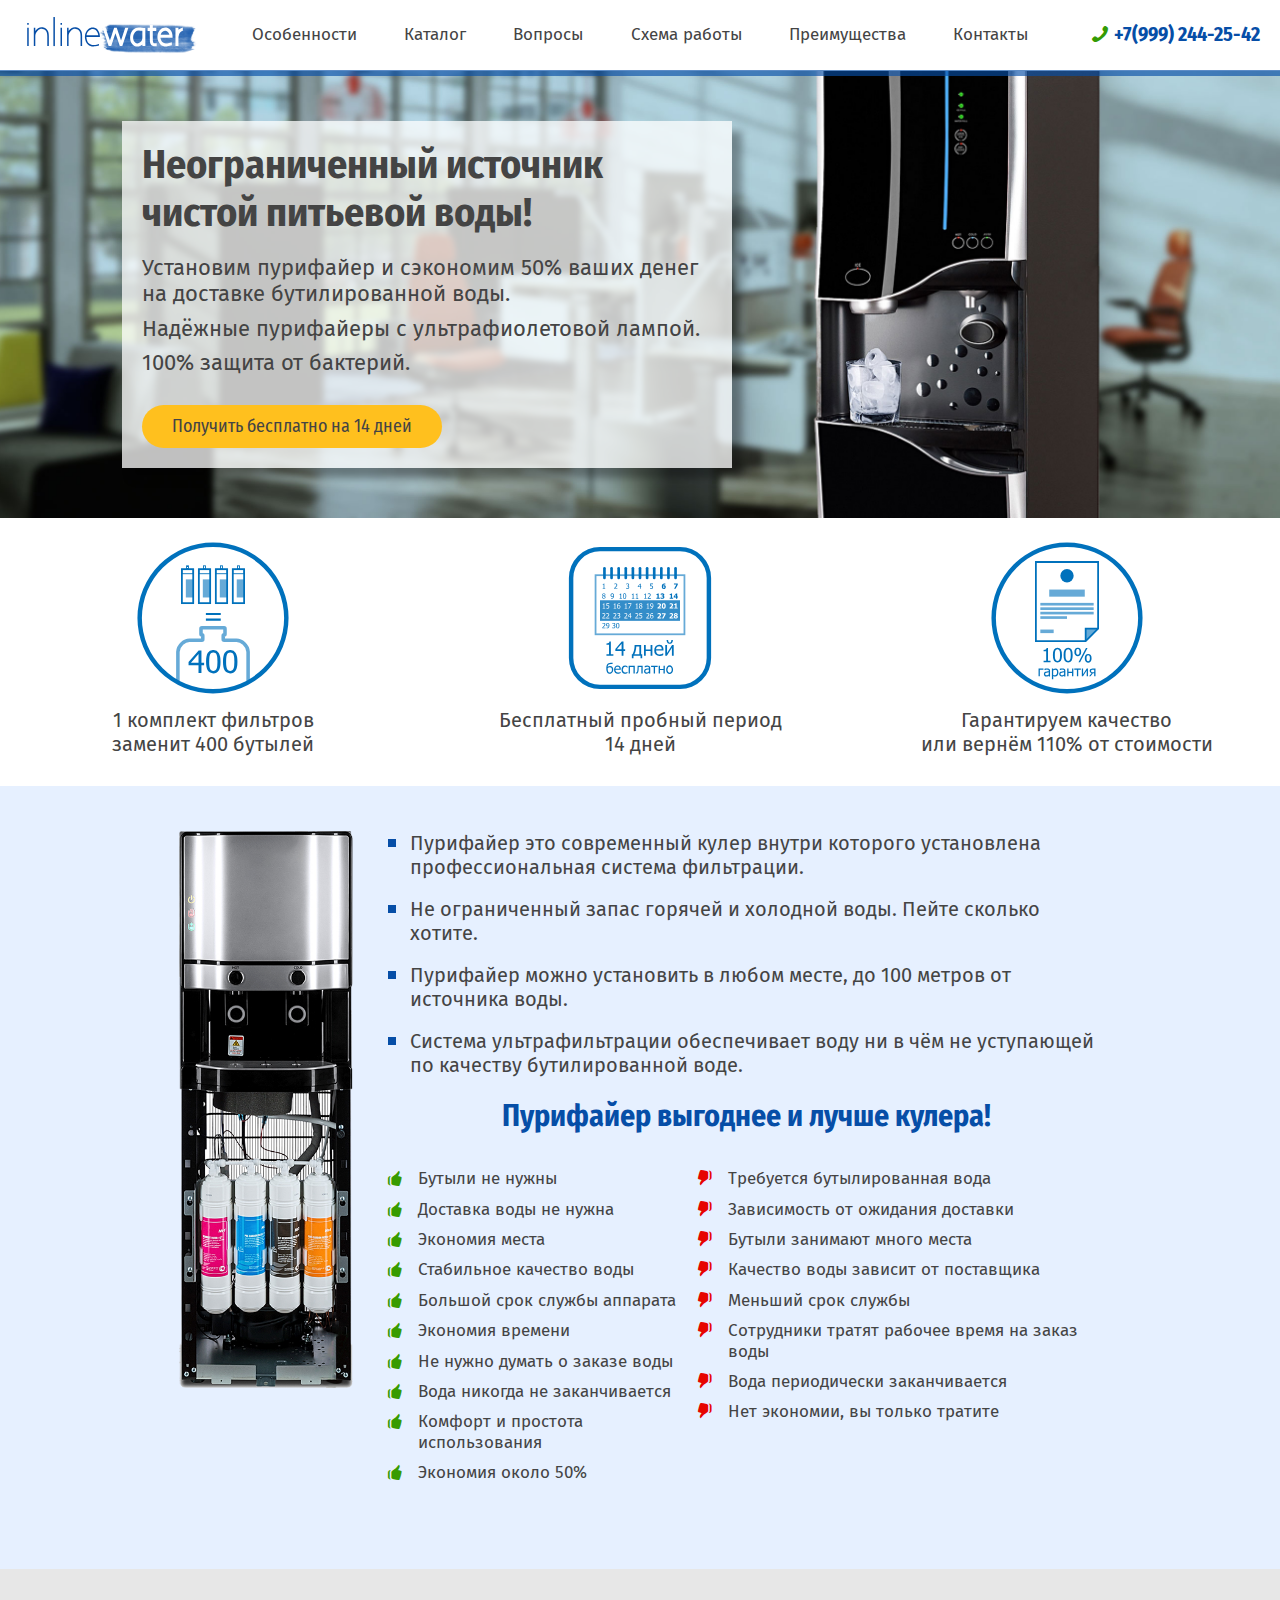
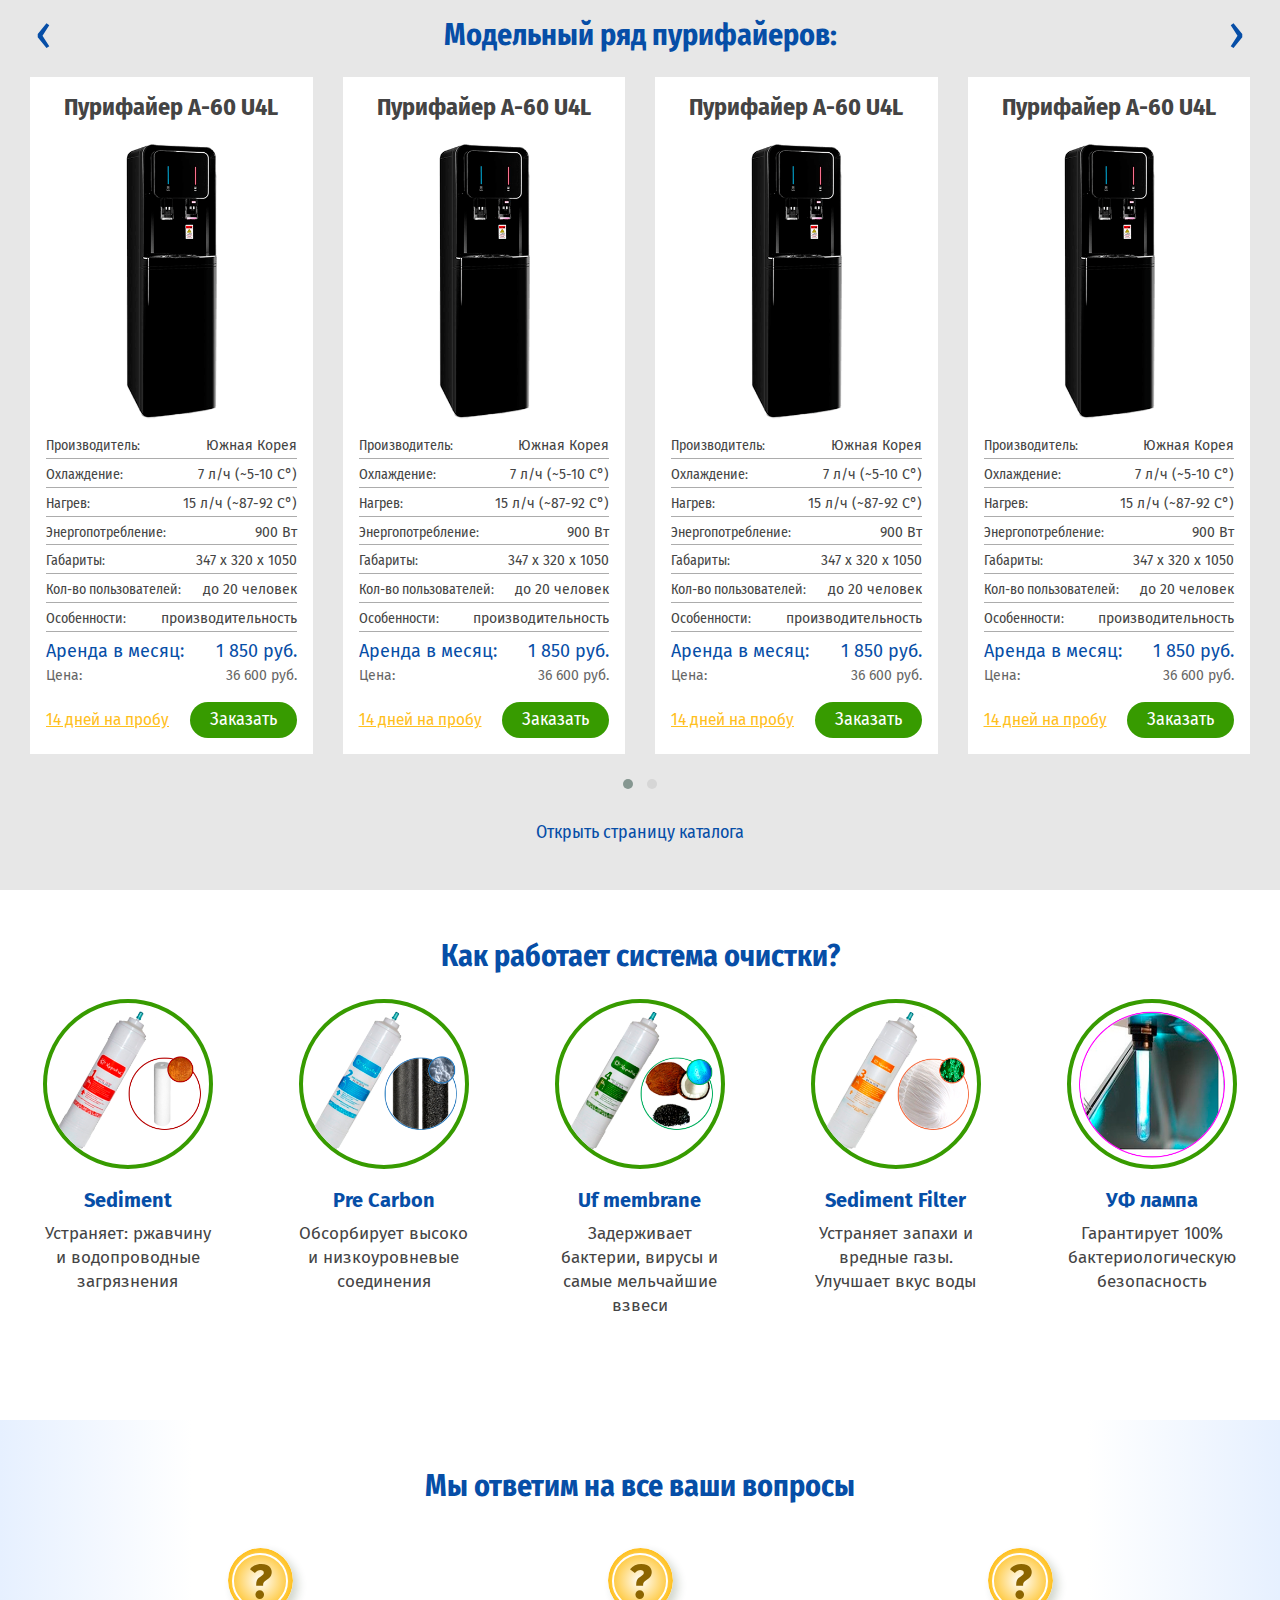
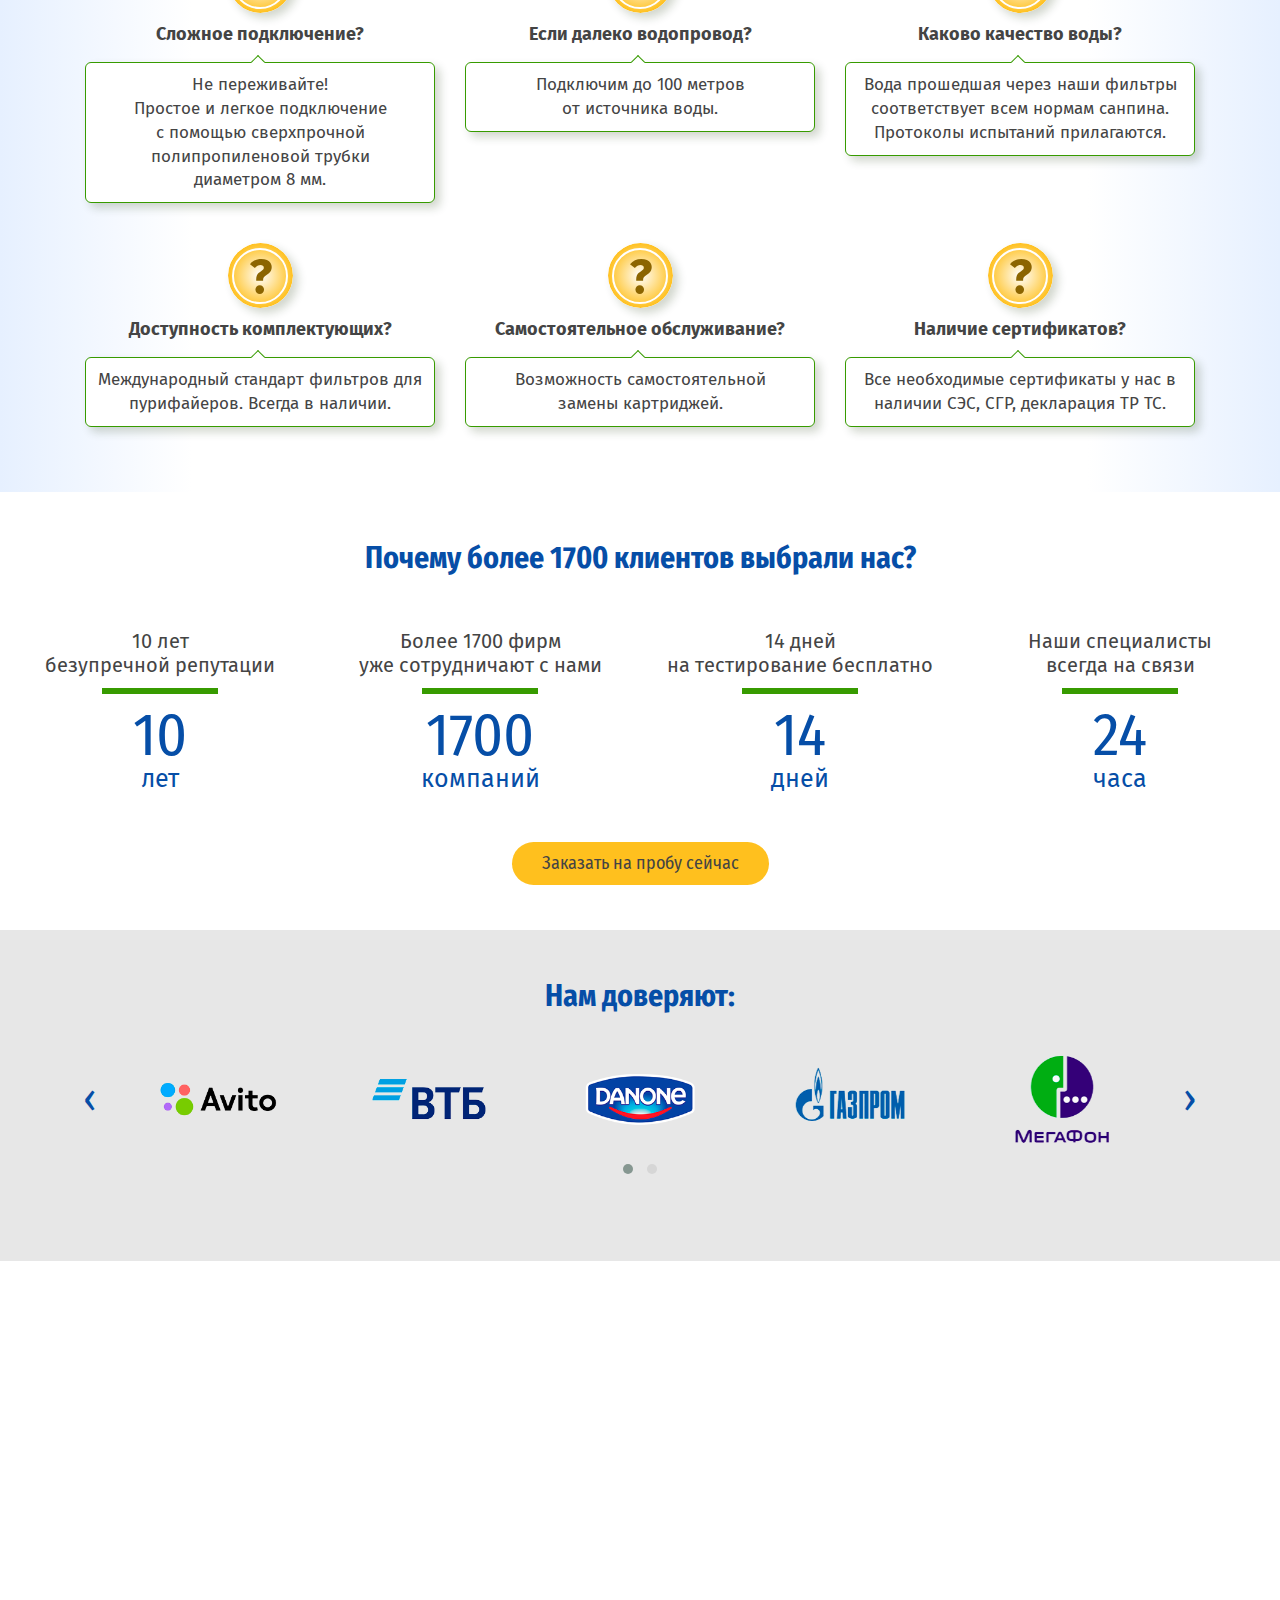
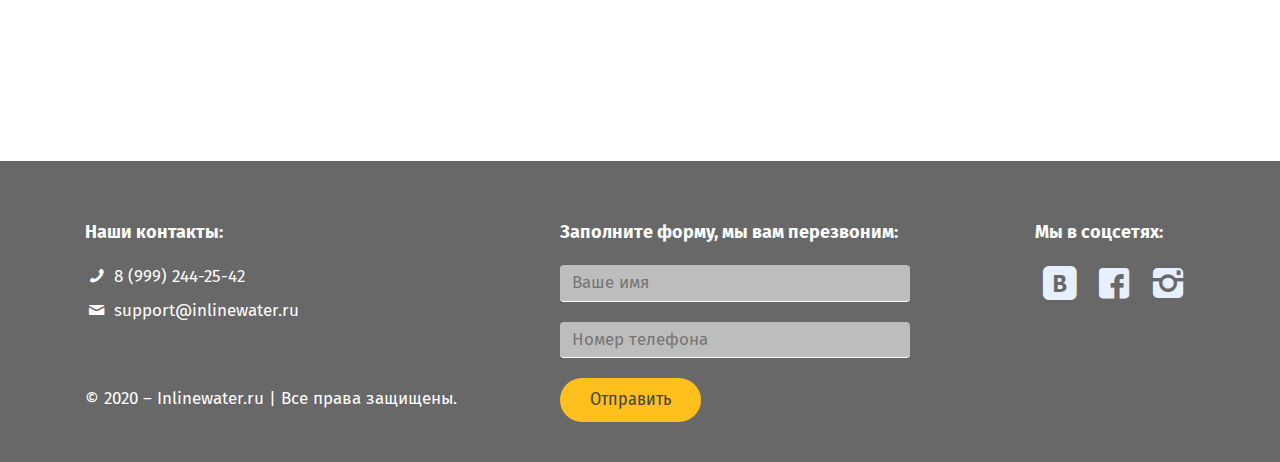
==== commit b5c795e5: "Adaptiv layout" ====
--- a/index.html
+++ b/index.html
@@ -53,13 +53,16 @@
 			</div>
 
 			<div class="header_baner">
-				<div class="container">
+				<div class="container-fluid">
 					<div class="row">
-						<div class="col-6">
-							<h1 class="h1">Неограниченный источник чистой питьевой воды!</h1>
-							<p class="subhead">Установим пурифайер и сэкономим 50% ваших денег на доставке бутилированной воды.
-								<br>Надёжные пурифайеры с ультрафиолетовой лампой. <br>100% защита от бактерий.</p>
-							<button class="base-btn">Получить бесплатно на 14 дней</button>
+						<div class="col-12 offset-lg-1 col-lg-6">
+							<div class="main-intro">
+								<h1 class="h1">Неограниченный источник чистой питьевой воды!</h1>
+								<p class="subhead">Установим пурифайер и сэкономим 50% ваших денег на доставке бутилированной воды.</p>
+								<p class="subhead">Надёжные пурифайеры с ультрафиолетовой лампой.</p> 
+								<p class="subhead">100% защита от бактерий.</p>
+								<button class="btn base-btn" data-path="callback-form">Получить бесплатно на 14 дней</button>
+							</div>
 						</div>
 					</div>
 				</div>
@@ -69,19 +72,19 @@
 					<div class="row justify-content-center">
 						<div class="col-10 col-md-4">
 							<div class="advantage-item">
-								<img src="img/icons/filter-sistem.png" alt="Система фильтрации">
+								<img class="responseimg" src="img/icons/filter-sistem.svg" alt="Система фильтрации">
 								<div>1 комплект фильтров <br>заменит 400 бутылей</div>
 							</div>
 						</div>
 						<div class="col-10 col-md-4">
 							<div class="advantage-item">
-								<img src="img/icons/14days.png" alt="14 дней">
+								<img class="responseimg" src="img/icons/14days.svg" alt="14 дней">
 								<div>Бесплатный пробный период <br>14 дней</div>
 							</div>
 						</div>
 						<div class="col-10 col-md-4">
 							<div class="advantage-item">
-								<img src="img/icons/garantiya.png" alt="Гарантия">
+								<img class="responseimg" src="img/icons/garantiya.svg" alt="Гарантия">
 								<div>Гарантируем качество <br>или вернём 110% от стоимости</div>
 							</div>
 						</div>
@@ -93,10 +96,10 @@
 		<section class="st about" id="osobennosti">
 			<div class="container-fluid">
 				<div class="row justify-content-center">
-					<div class="col-2 text-center">
-						<img class="aboutimg" src="img/purifier-inside.png" alt="Пурифайер внутри">
-					</div>
-					<div class="col-7">
+					<div class="d-none d-lg-block col-lg-2 text-center">
+						<img class="aboutimg responseimg" src="img/purifier-inside.png" alt="Пурифайер внутри">
+					</div>
+					<div class="col-12 col-lg-7">
 						<div class="about-block">
 							<p class="about_text">Пурифайер это современный кулер внутри которого установлена профессиональная система
 								фильтрации.</p>
@@ -250,6 +253,9 @@
 				</div>
 
 			</div>
+			<div class="catalog-link">
+				<a href="#">Открыть страницу каталога</a>
+			</div>
 		</section>
 
 		<section class="st howwork" id="howwork">
@@ -316,7 +322,7 @@
 			<h2 class="h2">Мы ответим на все ваши вопросы</h2>
 			<div class="container">
 				<div class="row justify-content-center">
-					<div class="col-lg-4">
+					<div class="col-10 col-md-6 col-lg-4">
 						<div class="question-item">
 							<img src="img/icons/question.svg" alt="Вопрос">
 							<h4 class="h4">Сложное подключение?</h4>
@@ -364,7 +370,7 @@
 			</div>
 		</section>
 
-		<section class="st stages" id="stages">
+		<!-- <section class="st stages" id="stages"> 
 			<h2 class="h2">Как мы работаем?</h2>
 			<div class="stages-wrap">
 				<div class="container-fluid">
@@ -403,7 +409,7 @@
 					</div>
 				</div>
 			</div>
-		</section>
+		</section>-->
 
 		<section class="st why" id="why">
 			<h2 class="h2">Почему более 1700 клиентов выбрали нас?</h2>
@@ -451,7 +457,7 @@
 					</div>
 				</div>
 			</div>
-			<button class="base-btn">Заказать на пробу сейчас</button>
+			<button class="btn base-btn" data-path="callback-form">Заказать на пробу сейчас</button>
 		</section>
 
 		<section class="st brands">
@@ -478,19 +484,19 @@
 		</section>
 
 		<footer class="footer">
-			<div class="container-fluid">
+			<div class="container">
 				<div class="row justify-content-center">
-					<div class="col-lg-5">
+					<div class="col-12 col-lg-5">
 						<div class="contacts">
 							<h4 class="h4">Наши контакты:</h4>
 							<p><i class="icon-phone"></i> 8 (999) 244-25-42</p>
 							<p><i class="icon-mail"></i> support@inlinewater.ru</p>
 						</div>
-						<div class="copyright">
+						<div class="copyright d-none d-lg-block">
 							<p>© 2020 – Inlinewater.ru | Все права защищены.</p>
 						</div>
 					</div>
-					<div class="col-lg-5">
+					<div class="col-12 col-lg-4">
 						<form id="footer-form" class="footer_form">
 							<h4 class="h4">Заполните форму, мы вам перезвоним:</h4>
 							<input type="text" name="name" placeholder="Ваше имя" class="form-input"><br>
@@ -498,19 +504,22 @@
 							<button type="submit" class="base-btn">Отправить</button>
 						</form>
 					</div>
-					<div class="col-lg-2">
+					<div class="col-12 offset-lg-1 col-lg-2">
 						<h4 class="h4">Мы в соцсетях:</h4>
 						<div class="socialgroup">
 							<a class="social-item" href="#"><i class="icon-vkontakte"></i></a>
 							<a class="social-item" href="#"><i class="icon-facebook-squared"></i></a>
 							<a class="social-item" href="#"><i class="icon-instagram"></i></a>
 						</div>
+						<div class="copyright d-block d-lg-none">
+							<p>© 2020 – Inlinewater.ru | Все права защищены.</p>
+						</div>
 					</div>
 				</div>
 			</div>
 		</footer>
 
-		<div class="modal-overlay d-none">
+		<div class="modal-overlay">
 			<div class="modal modal--1" data-target="callback-form">
 				<button class="btn modal-close" onclick="closeModal(this)"><i class="icon-cancel-circled"></i></button>
 				<form id="callback-form" class="modalform">
--- a/css/main.min.css
+++ b/css/main.min.css
@@ -1,2 +1,2 @@
-.st{padding:5vh 0}html{font-size:10px;-webkit-box-sizing:border-box;box-sizing:border-box}html body{font-family:'Fira Sans', sans-serif;font-size:1.7rem;line-height:140%;color:#444;padding-top:84px}.hidden{display:none}.img-respons{position:relative;display:inline-block;max-width:100%}.text-right{text-align:right}.h1{font-family:'Fira Sans Condensed', sans-serif;font-size:4.5rem;line-height:120%;margin-bottom:2vh}.h2{font-family:'Fira Sans Condensed', sans-serif;text-align:center;font-size:3rem;color:#064ea7;margin:1rem 0 3rem}.h3{font-family:'Fira Sans Condensed', sans-serif;font-size:2.4rem;line-height:120%;margin-bottom:1.5rem}.h4{font-size:1.8rem}.subhead{font-size:2.3rem;margin:0}.responseimg{display:block;width:100%;max-width:100%}button:active,button:focus,button:hover{outline:none}.base-btn{display:inline-block;border:none;outline:none;overflow:hidden;background-color:#ffc01e;color:#444;font-family:'Fira Sans Condensed', sans-serif;font-size:1.8rem;margin-top:4vh;padding:10px 30px;border-radius:3rem}.base-btn:hover{-webkit-transform:scale(1.03);transform:scale(1.03);-webkit-transition:all .3s;transition:all .3s}.base-btn:active{background-color:#d19600;color:#111;-webkit-transform:scale(1);transform:scale(1);-webkit-transition:-webkit-transform .1s;transition:-webkit-transform .1s;transition:transform .1s;transition:transform .1s, -webkit-transform .1s}.order-btn{display:inline-block;border:none;outline:none;overflow:hidden;background-color:#379b00;text-align:center;color:#fff;font-family:'Fira Sans Condensed', sans-serif;font-size:1.8rem;padding:6px 20px;border-radius:3rem}.order-btn:hover{-webkit-transform:scale(1.03);transform:scale(1.03);-webkit-transition:all .3s;transition:all .3s}.order-btn:active{background-color:#1c4f00;color:#ccc;-webkit-transform:scale(1);transform:scale(1);-webkit-transition:-webkit-transform .1s;transition:-webkit-transform .1s;transition:transform .1s;transition:transform .1s, -webkit-transform .1s}.modal-overlay{position:fixed;display:-webkit-box;display:-ms-flexbox;display:flex;-webkit-box-pack:center;-ms-flex-pack:center;justify-content:center;-webkit-box-align:center;-ms-flex-align:center;align-items:center;top:0;left:0;right:0;bottom:0;background-color:rgba(0,0,0,0.8);z-index:11}.modal-overlay .modal{position:absolute;max-width:500px;padding:3rem;background-color:#fff;text-align:center;border-radius:8px}.modal-overlay .modal .modal-close{position:absolute;display:-webkit-box;display:-ms-flexbox;display:flex;-webkit-box-pack:center;-ms-flex-pack:center;justify-content:center;-webkit-box-align:center;-ms-flex-align:center;align-items:center;top:10px;right:10px;width:40px;height:40px;border:none;padding:0;background-color:transparent;font-size:3rem;color:#666666}.modal-overlay .modal .modalform .form-input{width:100%;padding:6px 12px;background-color:#e0e0e0;border:none;border-bottom:1px solid #999;border-radius:4px;margin-top:2rem}.modal-overlay .modal .modalform .base-btn{margin-top:2rem}.header-main{position:relative;height:91vh}.header-main .topmenu{display:-webkit-box;display:-ms-flexbox;display:flex;-webkit-box-align:center;-ms-flex-align:center;align-items:center;position:fixed;top:0;left:0;right:0;height:85px;background:-webkit-gradient(linear, left top, left bottom, from(#fff), to(#BCDDFC));background:linear-gradient(180deg, #fff 0%, #BCDDFC 100%);z-index:10}.header-main .topmenu .logo{display:block;margin:auto;text-align:center}.header-main .topmenu .logo img{max-width:220px}.header-main .topmenu .nav ul{display:-webkit-box;display:-ms-flexbox;display:flex;-ms-flex-pack:distribute;justify-content:space-around;margin:0;padding:0;list-style:none;text-align:center}.header-main .topmenu .nav ul li{padding:4px 8px}.header-main .topmenu .nav ul li a{font-size:1.8rem;color:#444;font-weight:500}.header-main .topmenu .phone{font-family:'Fira Sans Condensed', sans-serif;font-size:2.2rem;font-weight:700;color:#064ea7;text-align:center}.header-main .topmenu .phone .icon-phone{color:#349b04}.header-main .topmenu_overlay{position:absolute;height:8px;bottom:-8px;left:0;right:0;background-color:rgba(6,78,167,0.65)}.header-main .header_baner{position:relative;background-image:url(../img/header_bg.jpg);background-position:center;background-size:cover;background-repeat:no-repeat;color:#fff;padding:6.5vh 0}.header-main .header_baner .h1{text-shadow:4px 4px 4px rgba(0,0,0,0.55)}.header-main .advantages{padding:0 0 4vh}.header-main .advantages .advantage-item{text-align:center;font-size:2rem;line-height:120%;color:#064ea7;margin:2vh 0}.header-main .advantages .advantage-item img{max-width:250px;display:inline-block}.about{background-color:#e6f0ff}.about .aboutimg{width:auto;max-height:650px;margin:auto}.about .about-block{margin-top:1.5rem;margin-left:2rem}.about .about-block .about_text{position:relative;display:inline-block;font-size:2rem;padding-left:2.2rem;line-height:120%;color:#444;margin-bottom:1.8rem}.about .about-block .about_text::before{content:'';display:block;position:absolute;left:0;top:8px;width:8px;height:8px;background:#064ea7}.about .comparison{display:-webkit-box;display:-ms-flexbox;display:flex;-ms-flex-pack:distribute;justify-content:space-around;margin-left:20px;padding:1rem 0 3rem}.about .comparison ul{position:relative;list-style-type:none;margin:0;padding:0}.about .comparison .positive li{padding-left:3rem;line-height:185%}.about .comparison .positive li::before{content:'\e800';font-family:fontello;position:absolute;left:0;color:#379b00}.about .comparison .negative li{padding-left:3rem;line-height:185%}.about .comparison .negative li::before{content:'\e801';font-family:fontello;position:absolute;left:0;color:#e60500}.howwork .steps{margin:3vh 0}.cleanstep-item{position:relative;display:-webkit-box;display:-ms-flexbox;display:flex;-webkit-box-orient:vertical;-webkit-box-direction:normal;-ms-flex-direction:column;flex-direction:column;-webkit-box-align:center;-ms-flex-align:center;align-items:center;text-align:center}.cleanstep-item .item-img{max-width:230px;border:4px solid #379b00;border-radius:50%;overflow:hidden;margin-bottom:2rem}.cleanstep-item .item-img img{display:block;width:100%}.cleanstep-item .item-title{font-size:2rem;font-weight:700;color:#064ea7;margin-bottom:1rem}.catalog{background-color:#e7e7e7;padding-left:30px;padding-right:30px}.catalog .catalog-slider_item{display:-webkit-box;display:-ms-flexbox;display:flex;-webkit-box-orient:vertical;-webkit-box-direction:normal;-ms-flex-direction:column;flex-direction:column;background-color:#fff;width:320px;padding:16px}.catalog .catalog-slider_item .model-name{color:#444;text-align:center}.catalog .catalog-slider_item .model-image{display:block;margin-bottom:6px;text-align:center}.catalog .catalog-slider_item .model-image img{display:inline-block;max-width:250px}.catalog .catalog-slider_item .model-parametr{list-style:none;margin:0;padding:0;font-size:1.4rem}.catalog .catalog-slider_item .model-parametr li{display:-webkit-box;display:-ms-flexbox;display:flex;-webkit-box-pack:justify;-ms-flex-pack:justify;justify-content:space-between;border-bottom:1px solid #acacac;padding:4px 0 0}.catalog .catalog-slider_item .model-parametr li span{display:inline-block;font-family:'Fira Sans Condensed', sans-serif;text-align:left}.catalog .catalog-slider_item .rentprice{display:-webkit-box;display:-ms-flexbox;display:flex;-webkit-box-pack:justify;-ms-flex-pack:justify;justify-content:space-between;margin-top:8px;font-size:1.8rem;text-align:right;color:#064ea7}.catalog .catalog-slider_item .price{display:-webkit-box;display:-ms-flexbox;display:flex;-webkit-box-pack:justify;-ms-flex-pack:justify;justify-content:space-between;font-size:1.4rem;text-align:right;color:#666666}.catalog .catalog-slider_item .order{display:-webkit-box;display:-ms-flexbox;display:flex;-webkit-box-pack:justify;-ms-flex-pack:justify;justify-content:space-between;-webkit-box-align:center;-ms-flex-align:center;align-items:center;margin-top:1.5rem}.catalog .catalog-slider_item .order .rent{font-family:'Fira Sans Condensed', sans-serif;text-decoration:underline;color:#ffc01e}.catalog .catalog-slider .owl-nav{position:absolute;top:-60px;margin:0;width:100%}.catalog .catalog-slider .owl-nav .owl-prev{position:absolute;top:0;left:0}.catalog .catalog-slider .owl-nav .owl-prev span{font-size:5rem;color:#064ea7}.catalog .catalog-slider .owl-nav .owl-next{position:absolute;top:0;right:0}.catalog .catalog-slider .owl-nav .owl-next span{font-size:5rem;color:#064ea7}.catalog .catalog-slider .owl-dots{margin-top:2rem}.questions{background:-webkit-gradient(linear, left top, right top, from(#e7f2db), color-stop(15%, #fff), color-stop(85%, #fff), to(#e7f2db));background:linear-gradient(90deg, #e7f2db 0%, #fff 15%, #fff 85%, #e7f2db 100%)}.questions .h2{color:#379b00}.question-item{text-align:center;margin:2rem 0}.question-item img{display:inline-block;max-width:65px;border-radius:50%;margin-bottom:1rem;-webkit-box-shadow:5px 5px 10px #18330633;box-shadow:5px 5px 10px #18330633}.question-item .h3{color:#379b00}.question-item .answer{position:relative;display:block;padding:10px;margin:15px 0 0 0;border:1px solid #379b00;border-radius:6px;background-color:#fff;-webkit-box-shadow:5px 5px 10px #18330633;box-shadow:5px 5px 10px #18330633}.question-item .answer::before{content:'';position:absolute;display:block;top:-6px;left:48%;width:10px;height:10px;background-color:#fff;border-left:1px solid #379b00;border-top:1px solid #379b00;-webkit-transform:rotate(45deg);transform:rotate(45deg)}.stages{padding-bottom:6rem}.stage-item{display:-webkit-box;display:-ms-flexbox;display:flex;-webkit-box-pack:start;-ms-flex-pack:start;justify-content:start;-webkit-box-align:center;-ms-flex-align:center;align-items:center;margin:2rem 0}.stage-item_icon{display:-webkit-box;display:-ms-flexbox;display:flex;position:relative;-webkit-box-pack:center;-ms-flex-pack:center;justify-content:center;-webkit-box-align:center;-ms-flex-align:center;align-items:center;width:86px;height:86px;font-size:4.5rem;font-family:'Fira Sans Condensed', sans-serif;border:4px dashed #379b00;border-radius:50%;color:#064ea7;margin-right:3rem}.stage-item_icon::before{content:'';display:block;-webkit-box-sizing:border-box;box-sizing:border-box;position:absolute;bottom:-30px;margin:0 auto;width:15px;height:15px;border-right:4px solid #379b00;border-bottom:4px solid #379b00;-webkit-transform:rotate(45deg);transform:rotate(45deg)}.stage-item_icon::after{content:'';display:block;position:absolute;bottom:-30px;margin:0 auto;width:4px;height:30px;-webkit-transform:translateX(-0.5px);transform:translateX(-0.5px);background-color:#379b00}.stage-item_description{color:#379b00;font-size:3rem}.why{background:-webkit-gradient(linear, left top, right top, from(#e6f0ff), color-stop(15%, #fff), color-stop(85%, #fff), to(#e6f0ff));background:linear-gradient(90deg, #e6f0ff 0%, #fff 15%, #fff 85%, #e6f0ff 100%);text-align:center}.why-item{text-align:center;margin:3rem 0}.why-item .why-descr{font-size:2rem;margin-bottom:1rem}.why-item .why-digit{font-size:2.5rem;color:#064ea7}.why-item .why-digit span{display:block;font-family:'Fira Sans Condensed', sans-serif;max-width:40%;font-size:6rem;margin:0 auto;padding:30px 0 20px;border-top:6px solid #379b00}.why-item .base-btn{position:relative}.brands{background-color:#e7e7e7}.brands .brands-wrapper{max-width:80%;margin:0 auto}.brands .brands-wrapper .brand-slider{position:relative;margin:3rem 0}.brands .brands-wrapper .brand-slider_item{max-width:120px;margin:auto}.brands .brands-wrapper .brand-slider .owl-nav{position:absolute;top:30%;width:100%;margin:0}.brands .brands-wrapper .brand-slider .owl-nav .owl-prev{position:absolute;left:-50px;font-size:4rem;color:#064ea7}.brands .brands-wrapper .brand-slider .owl-nav .owl-next{position:absolute;right:-50px;font-size:4rem;color:#064ea7}.googlemap{height:600px;margin:0;padding:0;font-size:0;-webkit-box-sizing:border-box;box-sizing:border-box;overflow:hidden}.footer{background-color:#686868;color:#fff;padding:5rem 0}.footer .contacts{margin-left:30px}.footer .h4{margin-bottom:2rem}.footer .copyright{margin-left:30px;margin-top:6.5rem}.footer_form .form-input{width:55%;padding:6px 12px;background-color:#bdbdbd;border:none;border-bottom:1px solid #fff;border-radius:4px;margin-bottom:2rem}.footer .base-btn{margin:0}.footer .socialgroup{margin:0 auto}.footer .socialgroup .social-item{display:inline-block}.footer .socialgroup .social-item i{display:block;color:#e6f0ff}.footer .socialgroup .social-item i::before{font-size:3.5rem}.footer .socialgroup .social-item i:hover{color:#80b3ff;-webkit-transition:all .3s;transition:all .3s}.footer .socialgroup .social-item i:active i{color:#67a4ff;-webkit-transition:-webkit-transform .1s;transition:-webkit-transform .1s;transition:transform .1s;transition:transform .1s, -webkit-transform .1s}
+.st{padding:5vh 0}html{font-size:10px;-webkit-box-sizing:border-box;box-sizing:border-box}html body{font-family:'Fira Sans', sans-serif;font-size:1.7rem;line-height:140%;color:#444;padding-top:71px}.hidden{display:none}.img-respons{position:relative;display:inline-block;max-width:100%}.text-center{text-align:center}a{color:#064ea7}.h1{font-family:'Fira Sans Condensed', sans-serif;font-size:4rem;line-height:120%;margin-bottom:2vh;color:#444}.h2{font-family:'Fira Sans Condensed', sans-serif;text-align:center;font-size:3rem;color:#064ea7;margin:1rem 0 3rem}.h3{font-family:'Fira Sans Condensed', sans-serif;font-size:2.4rem;line-height:120%;margin-bottom:1.5rem}.h4{font-size:1.8rem}.subhead{font-size:2.2rem;line-height:120%;color:#444;margin-bottom:0.8rem}.responseimg{display:block;width:100%;max-width:100%}button:active,button:focus,button:hover{outline:none}.base-btn{display:inline-block;border:none;outline:none;overflow:hidden;background-color:#ffc01e;color:#444;font-family:'Fira Sans Condensed', sans-serif;font-size:1.8rem;margin-top:2rem;padding:10px 30px;border-radius:3rem}.base-btn:hover{-webkit-transform:scale(1.03);transform:scale(1.03);-webkit-transition:all .3s;transition:all .3s}.base-btn:active{background-color:#d19600;color:#111;-webkit-transform:scale(1);transform:scale(1);-webkit-transition:-webkit-transform .1s;transition:-webkit-transform .1s;transition:transform .1s;transition:transform .1s, -webkit-transform .1s}.order-btn{display:inline-block;border:none;outline:none;overflow:hidden;background-color:#379b00;text-align:center;color:#fff;font-family:'Fira Sans Condensed', sans-serif;font-size:1.8rem;padding:6px 20px;border-radius:3rem}.order-btn:hover{-webkit-transform:scale(1.03);transform:scale(1.03);-webkit-transition:all .3s;transition:all .3s}.order-btn:active{background-color:#1c4f00;color:#ccc;-webkit-transform:scale(1);transform:scale(1);-webkit-transition:-webkit-transform .1s;transition:-webkit-transform .1s;transition:transform .1s;transition:transform .1s, -webkit-transform .1s}.modal-overlay{position:fixed;display:-webkit-box;display:-ms-flexbox;display:flex;-webkit-box-pack:center;-ms-flex-pack:center;justify-content:center;-webkit-box-align:center;-ms-flex-align:center;align-items:center;top:0;left:0;right:0;bottom:0;background-color:rgba(0,0,0,0.8);opacity:0;visibility:hidden;z-index:11}.modal-overlay--visible{opacity:1;visibility:visible;-webkit-transition:all 0.3s ease-in-out;transition:all 0.3s ease-in-out}.modal-overlay .modal{position:absolute;max-width:500px;padding:3rem;background-color:#fff;text-align:center;border-radius:8px;display:none}.modal-overlay .modal--visible{display:block}.modal-overlay .modal .modal-close{position:absolute;display:-webkit-box;display:-ms-flexbox;display:flex;-webkit-box-pack:center;-ms-flex-pack:center;justify-content:center;-webkit-box-align:center;-ms-flex-align:center;align-items:center;top:10px;right:10px;width:40px;height:40px;border:none;padding:0;background-color:transparent;font-size:3rem;color:#666666}.modal-overlay .modal .modalform .form-input{width:100%;padding:6px 12px;background-color:#e0e0e0;border:none;border-bottom:1px solid #999;border-radius:4px;margin-top:2rem}.modal-overlay .modal .modalform .base-btn{margin-top:2rem}.header-main{position:relative}.header-second{height:1rem}.topmenu{display:-webkit-box;display:-ms-flexbox;display:flex;-webkit-box-align:center;-ms-flex-align:center;align-items:center;position:fixed;top:0;left:0;right:0;min-height:70px;background-color:#fff;z-index:10}.topmenu .logo{display:block;margin:auto;text-align:center}.topmenu .logo img{max-width:220px}.topmenu .nav ul{display:-webkit-box;display:-ms-flexbox;display:flex;-ms-flex-pack:distribute;justify-content:space-around;margin:0;padding:0;list-style:none;text-align:center}.topmenu .nav ul li a{font-size:1.7rem;color:#444}.topmenu .phone{font-family:'Fira Sans Condensed', sans-serif;font-size:2rem;font-weight:700;color:#064ea7;text-align:center;padding:10px 0}.topmenu .phone .icon-phone{color:#349b04}.topmenu_overlay{position:absolute;height:6px;bottom:-6px;left:0;right:0;background-color:rgba(6,78,167,0.65)}.header-main .header_baner{position:relative;background-image:url(../img/header_bg.jpg);background-position:center;background-size:cover;background-repeat:no-repeat;color:#fff;padding:5rem 0}.header-main .header_baner .main-intro{background-color:rgba(255,255,255,0.75);-webkit-box-shadow:10px 10px 8px rgba(0,0,0,0.35);box-shadow:10px 10px 8px rgba(0,0,0,0.35);padding:2rem}.header-main .advantages{padding:2rem 0 1rem}.header-main .advantages .advantage-item{text-align:center;font-size:2rem;line-height:120%;margin:0 0 2rem}.header-main .advantages .advantage-item img{max-width:160px;display:inline-block;margin-bottom:1rem}.about{background-color:#e6f0ff}.about .aboutimg{width:auto;max-height:610px;margin:auto}.about .about-block .about_text{position:relative;display:inline-block;font-size:2rem;padding-left:2.2rem;line-height:120%;color:#444;margin-bottom:1.8rem}.about .about-block .about_text::before{content:'';display:block;position:absolute;left:0;top:8px;width:8px;height:8px;background:#064ea7}.about .comparison{display:-webkit-box;display:-ms-flexbox;display:flex;-ms-flex-pack:distribute;justify-content:space-around;padding:1rem 0 3rem}.about .comparison ul{position:relative;list-style-type:none;margin:0;padding:0}.about .comparison .positive li{padding-left:3rem;line-height:120%;margin-bottom:1rem}.about .comparison .positive li::before{content:'\e800';font-family:fontello;position:absolute;left:0;color:#379b00}.about .comparison .negative li{padding-left:3rem;line-height:120%;margin-bottom:1rem}.about .comparison .negative li::before{content:'\e801';font-family:fontello;position:absolute;left:0;color:#e60500}.howwork .steps{margin:3vh 0}.cleanstep-item{position:relative;display:-webkit-box;display:-ms-flexbox;display:flex;-webkit-box-orient:vertical;-webkit-box-direction:normal;-ms-flex-direction:column;flex-direction:column;-webkit-box-align:center;-ms-flex-align:center;align-items:center;text-align:center;margin-bottom:3rem}.cleanstep-item .item-img{max-width:170px;border:4px solid #379b00;border-radius:50%;overflow:hidden;margin-bottom:2rem}.cleanstep-item .item-img img{display:block;width:100%}.cleanstep-item .item-title{font-size:2rem;font-weight:700;color:#064ea7;margin-bottom:1rem}.catalog{background-color:#e7e7e7;padding-left:30px;padding-right:30px}.catalog .catalog-slider_item{display:-webkit-box;display:-ms-flexbox;display:flex;-webkit-box-orient:vertical;-webkit-box-direction:normal;-ms-flex-direction:column;flex-direction:column;background-color:#fff;padding:16px}.catalog .catalog-slider_item .model-name{color:#444;text-align:center}.catalog .catalog-slider_item .model-image{display:block;margin-bottom:6px;text-align:center}.catalog .catalog-slider_item .model-image img{display:inline-block;max-width:250px}.catalog .catalog-slider_item .model-parametr{list-style:none;margin:0;padding:0;font-size:1.4rem}.catalog .catalog-slider_item .model-parametr li{display:-webkit-box;display:-ms-flexbox;display:flex;-webkit-box-pack:justify;-ms-flex-pack:justify;justify-content:space-between;border-bottom:1px solid #acacac;padding:4px 0 0}.catalog .catalog-slider_item .model-parametr li span{display:inline-block;font-family:'Fira Sans Condensed', sans-serif;text-align:left}.catalog .catalog-slider_item .rentprice{display:-webkit-box;display:-ms-flexbox;display:flex;-webkit-box-pack:justify;-ms-flex-pack:justify;justify-content:space-between;margin-top:8px;font-size:1.8rem;text-align:right;color:#064ea7}.catalog .catalog-slider_item .price{display:-webkit-box;display:-ms-flexbox;display:flex;-webkit-box-pack:justify;-ms-flex-pack:justify;justify-content:space-between;font-size:1.4rem;text-align:right;color:#666666}.catalog .catalog-slider_item .order{display:-webkit-box;display:-ms-flexbox;display:flex;-webkit-box-pack:justify;-ms-flex-pack:justify;justify-content:space-between;-webkit-box-align:center;-ms-flex-align:center;align-items:center;margin-top:1.5rem}.catalog .catalog-slider_item .order .rent{font-family:'Fira Sans Condensed', sans-serif;text-decoration:underline;color:#ffc01e}.catalog .catalog-slider .owl-nav{position:absolute;top:-60px;margin:0;width:100%}.catalog .catalog-slider .owl-nav .owl-prev{position:absolute;top:0;left:0}.catalog .catalog-slider .owl-nav .owl-prev span{font-size:5rem;color:#064ea7}.catalog .catalog-slider .owl-nav .owl-next{position:absolute;top:0;right:0}.catalog .catalog-slider .owl-nav .owl-next span{font-size:5rem;color:#064ea7}.catalog .catalog-slider .owl-dots{margin-top:2rem}.catalog_item{display:-webkit-box;display:-ms-flexbox;display:flex;-webkit-box-orient:vertical;-webkit-box-direction:normal;-ms-flex-direction:column;flex-direction:column;background-color:#fff;max-width:320px;padding:16px}.catalog_item .model-name{color:#444;text-align:center}.catalog_item .model-image{display:block;margin-bottom:6px;text-align:center}.catalog_item .model-image img{display:inline-block;max-width:320px}.catalog_item .model-parametr{list-style:none;margin:0;padding:0;font-size:1.4rem}.catalog_item .model-parametr li{display:-webkit-box;display:-ms-flexbox;display:flex;-webkit-box-pack:justify;-ms-flex-pack:justify;justify-content:space-between;border-bottom:1px solid #acacac;padding:4px 0 0}.catalog_item .model-parametr li span{display:inline-block;font-family:'Fira Sans Condensed', sans-serif;text-align:left}.catalog_item .rentprice{display:-webkit-box;display:-ms-flexbox;display:flex;-webkit-box-pack:justify;-ms-flex-pack:justify;justify-content:space-between;margin-top:8px;font-size:1.8rem;text-align:right;color:#064ea7}.catalog_item .price{display:-webkit-box;display:-ms-flexbox;display:flex;-webkit-box-pack:justify;-ms-flex-pack:justify;justify-content:space-between;font-size:1.4rem;text-align:right;color:#666666}.catalog_item .order{display:-webkit-box;display:-ms-flexbox;display:flex;-webkit-box-pack:justify;-ms-flex-pack:justify;justify-content:space-between;-webkit-box-align:center;-ms-flex-align:center;align-items:center;margin-top:1.5rem}.catalog_item .order .rent{font-family:'Fira Sans Condensed', sans-serif;text-decoration:underline;color:#ffc01e}.product-desc .model-parametr{list-style:none;margin:0;padding:0;font-size:1.4rem}.product-desc .model-parametr li{display:-webkit-box;display:-ms-flexbox;display:flex;-webkit-box-pack:justify;-ms-flex-pack:justify;justify-content:space-between;border-bottom:1px solid #acacac;padding:4px 0 0}.product-desc .model-parametr li span{display:inline-block;font-family:'Fira Sans Condensed', sans-serif;text-align:left}.product-desc .rentprice{display:-webkit-box;display:-ms-flexbox;display:flex;-webkit-box-pack:justify;-ms-flex-pack:justify;justify-content:space-between;margin-top:8px;font-size:1.8rem;text-align:right;color:#064ea7}.product-desc .price{display:-webkit-box;display:-ms-flexbox;display:flex;-webkit-box-pack:justify;-ms-flex-pack:justify;justify-content:space-between;font-size:1.4rem;text-align:right;color:#666666}.product-desc .order{display:-webkit-box;display:-ms-flexbox;display:flex;-webkit-box-pack:justify;-ms-flex-pack:justify;justify-content:space-between;-webkit-box-align:center;-ms-flex-align:center;align-items:center;margin-top:1.5rem}.product-desc .order .rent{font-family:'Fira Sans Condensed', sans-serif;text-decoration:underline;color:#ffc01e}.catalog-link{text-align:center;font-family:'Fira Sans Condensed', sans-serif;font-size:1.8rem;margin-top:2rem}.questions{background:-webkit-gradient(linear, left top, right top, from(#e6f0ff), color-stop(15%, #fff), color-stop(85%, #fff), to(#e6f0ff));background:linear-gradient(90deg, #e6f0ff 0%, #fff 15%, #fff 85%, #e6f0ff 100%)}.question-item{text-align:center;margin:2rem 0}.question-item img{display:inline-block;max-width:65px;border-radius:50%;margin-bottom:1rem;-webkit-box-shadow:5px 5px 10px #18330633;box-shadow:5px 5px 10px #18330633}.question-item .h3{color:#379b00}.question-item .answer{position:relative;display:block;padding:10px;margin:15px 0 0 0;border:1px solid #379b00;border-radius:6px;background-color:#fff;-webkit-box-shadow:5px 5px 10px #18330633;box-shadow:5px 5px 10px #18330633}.question-item .answer::before{content:'';position:absolute;display:block;top:-6px;left:48%;width:10px;height:10px;background-color:#fff;border-left:1px solid #379b00;border-top:1px solid #379b00;-webkit-transform:rotate(45deg);transform:rotate(45deg)}.stages{padding-bottom:6rem}.stage-item{display:-webkit-box;display:-ms-flexbox;display:flex;-webkit-box-pack:start;-ms-flex-pack:start;justify-content:start;-webkit-box-align:center;-ms-flex-align:center;align-items:center;margin:2rem 0}.stage-item_icon{display:-webkit-box;display:-ms-flexbox;display:flex;position:relative;-webkit-box-pack:center;-ms-flex-pack:center;justify-content:center;-webkit-box-align:center;-ms-flex-align:center;align-items:center;width:86px;height:86px;font-size:4.5rem;font-family:'Fira Sans Condensed', sans-serif;border:4px dashed #379b00;border-radius:50%;color:#064ea7;margin-right:3rem}.stage-item_icon::before{content:'';display:block;-webkit-box-sizing:border-box;box-sizing:border-box;position:absolute;bottom:-30px;margin:0 auto;width:15px;height:15px;border-right:4px solid #379b00;border-bottom:4px solid #379b00;-webkit-transform:rotate(45deg);transform:rotate(45deg)}.stage-item_icon::after{content:'';display:block;position:absolute;bottom:-30px;margin:0 auto;width:4px;height:30px;-webkit-transform:translateX(-0.5px);transform:translateX(-0.5px);background-color:#379b00}.stage-item_description{color:#379b00;font-size:3rem}.why{text-align:center}.why-item{text-align:center;margin:3rem 0}.why-item .why-descr{font-size:2rem;margin-bottom:1rem}.why-item .why-digit{font-size:2.5rem;color:#064ea7}.why-item .why-digit span{display:block;font-family:'Fira Sans Condensed', sans-serif;max-width:40%;font-size:6rem;margin:0 auto;padding:30px 0 20px;border-top:6px solid #379b00}.why-item .base-btn{position:relative}.brands{background-color:#e7e7e7}.brands .brands-wrapper{max-width:80%;margin:0 auto}.brands .brands-wrapper .brand-slider{position:relative;margin:3rem 0}.brands .brands-wrapper .brand-slider_item{max-width:120px;margin:auto}.brands .brands-wrapper .brand-slider .owl-nav{position:absolute;top:30%;width:100%;margin:0}.brands .brands-wrapper .brand-slider .owl-nav .owl-prev{position:absolute;left:-50px;font-size:4rem;color:#064ea7}.brands .brands-wrapper .brand-slider .owl-nav .owl-next{position:absolute;right:-50px;font-size:4rem;color:#064ea7}.googlemap{height:500px;margin:0;padding:0;font-size:0;-webkit-box-sizing:border-box;box-sizing:border-box;overflow:hidden}.footer{background-color:#686868;color:#fff;padding:2rem 0 4rem}.footer .contacts{margin-bottom:3rem}.footer .h4{margin:4rem 0 2rem}.footer .copyright{margin-top:6.5rem}.footer_form .form-input{width:100%;padding:6px 12px;background-color:#bdbdbd;border:none;border-bottom:1px solid #fff;border-radius:4px;margin-bottom:2rem}.footer .base-btn{margin:0}.footer .socialgroup{margin:0 auto}.footer .socialgroup .social-item{display:inline-block}.footer .socialgroup .social-item i{display:block;color:#e6f0ff}.footer .socialgroup .social-item i::before{font-size:3.5rem}.footer .socialgroup .social-item i:hover{color:#80b3ff;-webkit-transition:all .3s;transition:all .3s}.footer .socialgroup .social-item i:active i{color:#67a4ff;-webkit-transition:-webkit-transform .1s;transition:-webkit-transform .1s;transition:transform .1s;transition:transform .1s, -webkit-transform .1s}
 /*# sourceMappingURL=main.min.css.map */